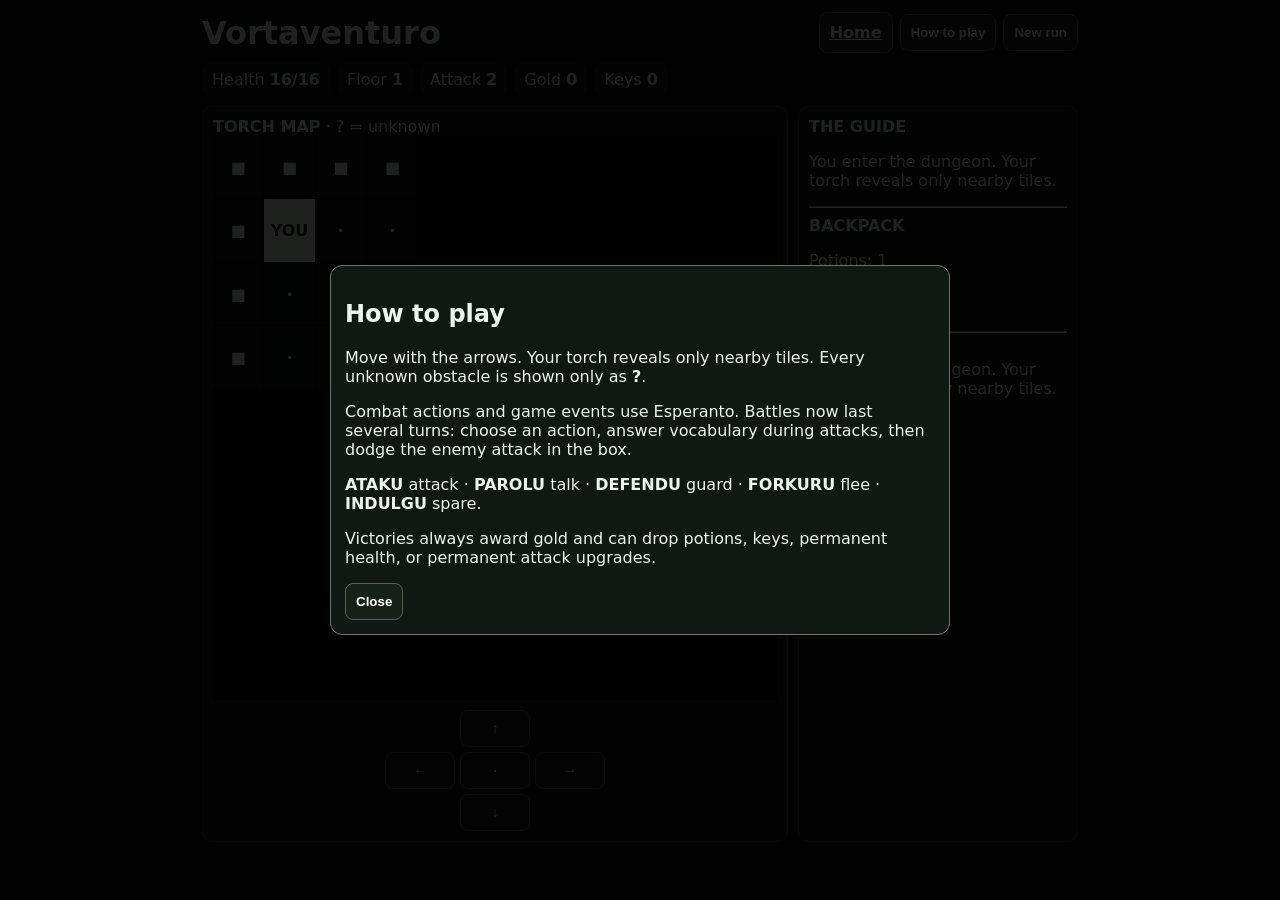
==== aventuro.html @ e406461a "Rebuild Vortaventuro with extended battles and rewards" ====
<!doctype html><html lang="en"><head><meta charset="utf-8"><meta name="viewport" content="width=device-width,initial-scale=1"><title>Vortaventuro</title><style>*{box-sizing:border-box}body{margin:0;background:#050806;color:#edf3ee;font:16px system-ui}.app{max-width:900px;margin:auto;padding:12px}button,a{background:#172019;color:#fff;border:1px solid #536057;border-radius:8px;padding:10px;font-weight:800}.top,.stats,.actions{display:flex;gap:7px;flex-wrap:wrap;align-items:center}.top h1{margin:0;flex:1}.stats{margin:10px 0}.stat{background:#101612;padding:7px 10px;border-radius:8px}.game{display:grid;grid-template-columns:1fr 280px;gap:10px}.panel{background:#101612;border:1px solid #303a33;border-radius:10px;padding:10px}.map{display:grid;grid-template-columns:repeat(11,1fr);aspect-ratio:1;gap:1px;background:#000}.cell{display:grid;place-items:center;background:#0d120f;font-weight:900}.dark{background:#000;color:#000}.mystery{background:#262217;color:#f1d27a}.you{background:#eaf5ed;color:#102017}.controls{display:grid;grid-template-columns:repeat(3,70px);justify-content:center;gap:5px;margin-top:10px}.controls button:nth-child(1){grid-column:2}.controls button:nth-child(2){grid-column:1}.controls button:nth-child(4){grid-column:3}.controls button:nth-child(5){grid-column:2}.modal{position:fixed;inset:0;background:#000d;display:none;place-items:center;padding:12px}.modal.show{display:grid}.box{width:min(620px,100%);background:#111813;border:1px solid #6a786e;border-radius:12px;padding:14px}.hp{height:9px;background:#050705;border-radius:9px;overflow:hidden}.hp i{display:block;height:100%;background:#c4dfca}.enemy i{background:#d78f8f}.actions{margin:10px 0}.arena{height:220px;border:2px solid #ddd;background:#020302;position:relative;overflow:hidden}.soul,.haz{position:absolute;transform:translate(-50%,-50%)}.soul{width:18px;height:18px;background:white}.haz{background:#6b2028;padding:4px;border-radius:4px}.reward{background:#17231a;padding:10px;border-radius:8px;margin:10px 0}@media(max-width:700px){.game{grid-template-columns:1fr}.controls button{min-height:52px}}</style></head><body><div class="app"><div class="top"><h1>Vortaventuro</h1><a href="./">Home</a><button onclick="help()">How to play</button><button onclick="newRun()">New run</button></div><div class="stats"><div class="stat">Health <b id="hp"></b></div><div class="stat">Floor <b id="floor"></b></div><div class="stat">Attack <b id="atk"></b></div><div class="stat">Gold <b id="gold"></b></div><div class="stat">Keys <b id="keys"></b></div></div><div class="game"><div class="panel"><div><b>TORCH MAP</b> · ? = unknown</div><div id="map" class="map"></div><div class="controls"><button onclick="move(0,-1)">↑</button><button onclick="move(-1,0)">←</button><button onclick="waitTurn()">·</button><button onclick="move(1,0)">→</button><button onclick="move(0,1)">↓</button></div></div><div class="panel"><b>THE GUIDE</b><p id="guide">Only your torch reveals what is nearby. Step onto a ? to discover it.</p><hr><b>BACKPACK</b><p id="bag"></p><button onclick="potion()">Drink potion</button><hr><b>EVENT LOG</b><div id="log"></div></div></div></div><div id="modal" class="modal"><div id="box" class="box"></div></div><script src="n1.js"></script><script src="v1.js"></script><script>const $=x=>document.getElementById(x),W=11,H=11,r=n=>Math.floor(Math.random()*n),pick=a=>a[r(a.length)];let S,battle=null;const enemies=[['Ombra rato','La rato montras siajn dentojn.'],['Osta gardisto','La gardisto levas sian glavon.'],['Nokta lupo','La lupo kuras al vi.'],['Perdita sorĉisto','La sorĉisto flustras malnovan vorton.'],['Ruĝa araneo','La araneo atendas en la mallumo.']];const vocab=(window.N||[]).map(x=>[x[0],x[1]]).filter(x=>x[0]&&x[1]);function grid(){let g=Array.from({length:H},(_,y)=>Array.from({length:W},(_,x)=>(x==0||y==0||x==W-1||y==H-1)?'#':'.'));let spots=[];for(let y=1;y<H-1;y++)for(let x=1;x<W-1;x++)if(x!=1||y!=1)spots.push([x,y]);spots.sort(()=>Math.random()-.5);for(let i=0;i<10;i++){let [x,y]=spots.pop();g[y][x]='M'}for(let i=0;i<5;i++){let[x,y]=spots.pop();g[y][x]=i<2?'T':i<4?'G':'K'}let[x,y]=spots.pop();g[y][x]='E';return g}function newRun(){S={hp:16,max:16,atk:2,gold:0,keys:0,potions:1,floor:1,x:1,y:1,g:grid(),log:[]};battle=null;$('modal').classList.remove('show');say('You enter the dungeon. Your torch reveals only nearby tiles.');render()}function render(){let m=$('map');m.innerHTML='';for(let y=0;y<H;y++)for(let x=0;x<W;x++){let c=document.createElement('div'),d=Math.max(Math.abs(x-S.x),Math.abs(y-S.y)),t=S.g[y][x];c.className='cell '+(d>2?'dark':x==S.x&&y==S.y?'you':t=='.'?'':t=='#'?'':'mystery');c.textContent=d>2?'':x==S.x&&y==S.y?'YOU':t=='.'?'·':t=='#'?'■':'?';m.appendChild(c)}$('hp').textContent=S.hp+'/'+S.max;$('floor').textContent=S.floor;$('atk').textContent=S.atk;$('gold').textContent=S.gold;$('keys').textContent=S.keys;$('bag').textContent='Potions: '+S.potions;$('log').innerHTML=S.log.slice(-8).reverse().map(x=>'<div>'+x+'</div>').join('')}function say(x){$('guide').textContent=x;S.log.push(x);render?.()}function move(dx,dy){if(battle)return;let x=S.x+dx,y=S.y+dy,t=S.g[y]?.[x];if(!t||t=='#')return say('A wall blocks the way.');S.x=x;S.y=y;if(t=='M')startBattle();else if(t=='G'){S.g[y][x]='.';let z=5+r(8);S.gold+=z;say('Vi trovas trezoron. You found '+z+' gold.')}else if(t=='K'){S.g[y][x]='.';S.keys++;say('Vi trovas ŝlosilon. You found a key.')}else if(t=='T'){S.g[y][x]='.';S.hp-=2;say('Kaptilo! You lose 2 health.');if(S.hp<=0)die()}else if(t=='E'){S.floor++;S.x=S.y=1;S.g=grid();S.hp=Math.min(S.max,S.hp+2);say('Vi iras pli profunden. Floor '+S.floor+'.')}else say('The corridor is quiet.');render()}function waitTurn(){say('You listen. Something may be nearby.')}function potion(){if(S.potions<1||S.hp>=S.max)return;S.potions--;S.hp=Math.min(S.max,S.hp+7);say('Vi trinkas pocion. +7 health.')}function startBattle(){let e=pick(enemies),boss=S.floor%5==0;battle={name:boss?'La Gardisto de Etaĝo '+S.floor:e[0],text:e[1],hp:(boss?25:12)+S.floor*3,max:(boss?25:12)+S.floor*3,atk:2+Math.floor(S.floor/2),mercy:0,turn:1};battleMenu()}function battleMenu(){let b=battle;$('box').innerHTML='<h2>'+b.name+'</h2><p>'+b.text+'</p><div>Via vivo: '+S.hp+'/'+S.max+'<div class="hp"><i style="width:'+(S.hp/S.max*100)+'%"></i></div></div><div>Malamiko: '+b.hp+'/'+b.max+'<div class="hp enemy"><i style="width:'+(b.hp/b.max*100)+'%"></i></div></div><p><b>Vico '+b.turn+'</b></p><div id="bt">Elektu agon.</div><div class="actions"><button onclick="fight()">ATAKU</button><button onclick="talk()">PAROLU</button><button onclick="guard()">DEFENDU</button><button onclick="flee()">'+(b.mercy>=3?'INDULGU':'FORKURU')+'</button></div>';$('modal').classList.add('show')}function fight(){let q=pick(vocab),opts=[q[1]];while(opts.length<4){let z=pick(vocab)[1];if(!opts.includes(z))opts.push(z)}opts.sort(()=>Math.random()-.5);$('box').innerHTML+='<div class="reward"><b>Esperanto:</b> How do you say “'+q[0]+'”?</div>'+opts.map(o=>'<button style="margin:4px" onclick="answer(this,\''+o.replaceAll("'","\\'")+'\',\''+q[1].replaceAll("'","\\'")+'\')">'+o+'</button>').join('')}function answer(btn,a,c){let good=a==c,d=good?S.atk+4:1;battle.hp-=d;if(battle.hp<=0)return victory();$('box').innerHTML='<h2>'+(good?'Ĝuste!':'Malĝuste.')+'</h2><p>Vi kaŭzas '+d+' damaĝon.</p>';setTimeout(()=>enemyTurn(false),650)}function talk(){battle.mercy++;$('box').innerHTML='<h2>PAROLU</h2><p>'+battle.text+'</p><p>'+(battle.mercy>=3?'La malamiko ne plu volas batali. Vi povas indulgi ĝin.':'La malamiko iom trankviliĝas.')+'</p>';setTimeout(()=>enemyTurn(false),750)}function guard(){enemyTurn(true)}function flee(){if(battle.mercy>=3)return spare();if(Math.random()<.35){battle=null;$('modal').classList.remove('show');say('Vi forkuras. No reward.')}else enemyTurn(false)}function enemyTurn(block){if(!battle)return;let b=battle;$('box').innerHTML='<h2>DEFENDU VIN</h2><p>Evitu la ruĝajn vortojn dum 3 sekundoj.</p><div class="arena" id="arena"><div class="soul" id="soul"></div></div>';let a=$('arena'),s=$('soul'),x=50,y=75,h=[],start=performance.now(),last=start,hit=0;s.style.left=x+'%';s.style.top=y+'%';for(let i=0;i<7+S.floor;i++){let e=document.createElement('div');e.className='haz';e.textContent=pick(['danĝero','fajro','ataku','ombro','mordo']);let hx=5+r(90),hy=-r(120);e.style.left=hx+'%';e.style.top=hy+'%';a.appendChild(e);h.push({e,x:hx,y:hy,v:25+r(20)})}function point(ev){let q=a.getBoundingClientRect();x=Math.max(3,Math.min(97,(ev.clientX-q.left)/q.width*100));y=Math.max(4,Math.min(96,(ev.clientY-q.top)/q.height*100));s.style.left=x+'%';s.style.top=y+'%'}a.onpointerdown=point;a.onpointermove=e=>{if(e.buttons)point(e)};function loop(t){let dt=(t-last)/1000;last=t;for(let z of h){z.y+=z.v*dt;z.e.style.top=z.y+'%';let A=s.getBoundingClientRect(),B=z.e.getBoundingClientRect();if(!z.dead&&A.left<B.right&&A.right>B.left&&A.top<B.bottom&&A.bottom>B.top&&t-hit>450){hit=t;z.dead=1;z.e.remove();let d=Math.max(1,b.atk-(block?1:0));S.hp-=d;if(S.hp<=0)return die()}}if(t-start<3000)requestAnimationFrame(loop);else{b.turn++;battleMenu();render()}}requestAnimationFrame(loop)}function reward(spared){let gold=6+S.floor*2+(spared?0:r(5)),item='';S.gold+=gold;let z=r(100);if(z<20){S.potions++;item='Pocio (Potion)'}else if(z<32){S.keys++;item='Ŝlosilo (Key)'}else if(z<40){S.max++;S.hp=Math.min(S.max,S.hp+2);item='Korfragmento (+1 max health)'}else if(z<46){S.atk++;item='Akriga ŝtono (+1 attack)'}return{gold,item}}function victory(){S.g[S.y][S.x]='.';let q=reward(false);battle=null;$('box').innerHTML='<h2>VENKO!</h2><div class="reward">Vi gajnas <b>'+q.gold+' ormon</b>.'+(q.item?'<br>La malamiko faligas: <b>'+q.item+'</b>.':'<br>Neniu objekto ĉi-foje.')+'</div><button onclick="finishBattle()">DAŬRIGU</button>'}function spare(){S.g[S.y][S.x]='.';let q=reward(true);battle=null;$('box').innerHTML='<h2>VI INDULGIS LA MALAMIKON</h2><div class="reward">Vi gajnas <b>'+q.gold+' ormon</b>.'+(q.item?'<br>Donaco: <b>'+q.item+'</b>.':'')+'</div><button onclick="finishBattle()">DAŬRIGU</button>'}function finishBattle(){$('modal').classList.remove('show');say('La batalo finiĝis. You can continue exploring.')}function die(){battle=null;$('box').innerHTML='<h2>Your run is over.</h2><p>You reached floor '+S.floor+'.</p><button onclick="newRun()">New run</button>';$('modal').classList.add('show')}function help(){$('box').innerHTML='<h2>How to play</h2><p>Move with the arrows. Your torch reveals only nearby tiles. Every unknown obstacle is shown only as <b>?</b>.</p><p>Combat actions and game events use Esperanto. Battles now last several turns: choose an action, answer vocabulary during attacks, then dodge the enemy attack in the box.</p><p><b>ATAKU</b> attack · <b>PAROLU</b> talk · <b>DEFENDU</b> guard · <b>FORKURU</b> flee · <b>INDULGU</b> spare.</p><p>Victories always award gold and can drop potions, keys, permanent health, or permanent attack upgrades.</p><button onclick="document.getElementById(\'modal\').classList.remove(\'show\')">Close</button>';$('modal').classList.add('show')}newRun();help();</script></body></html>
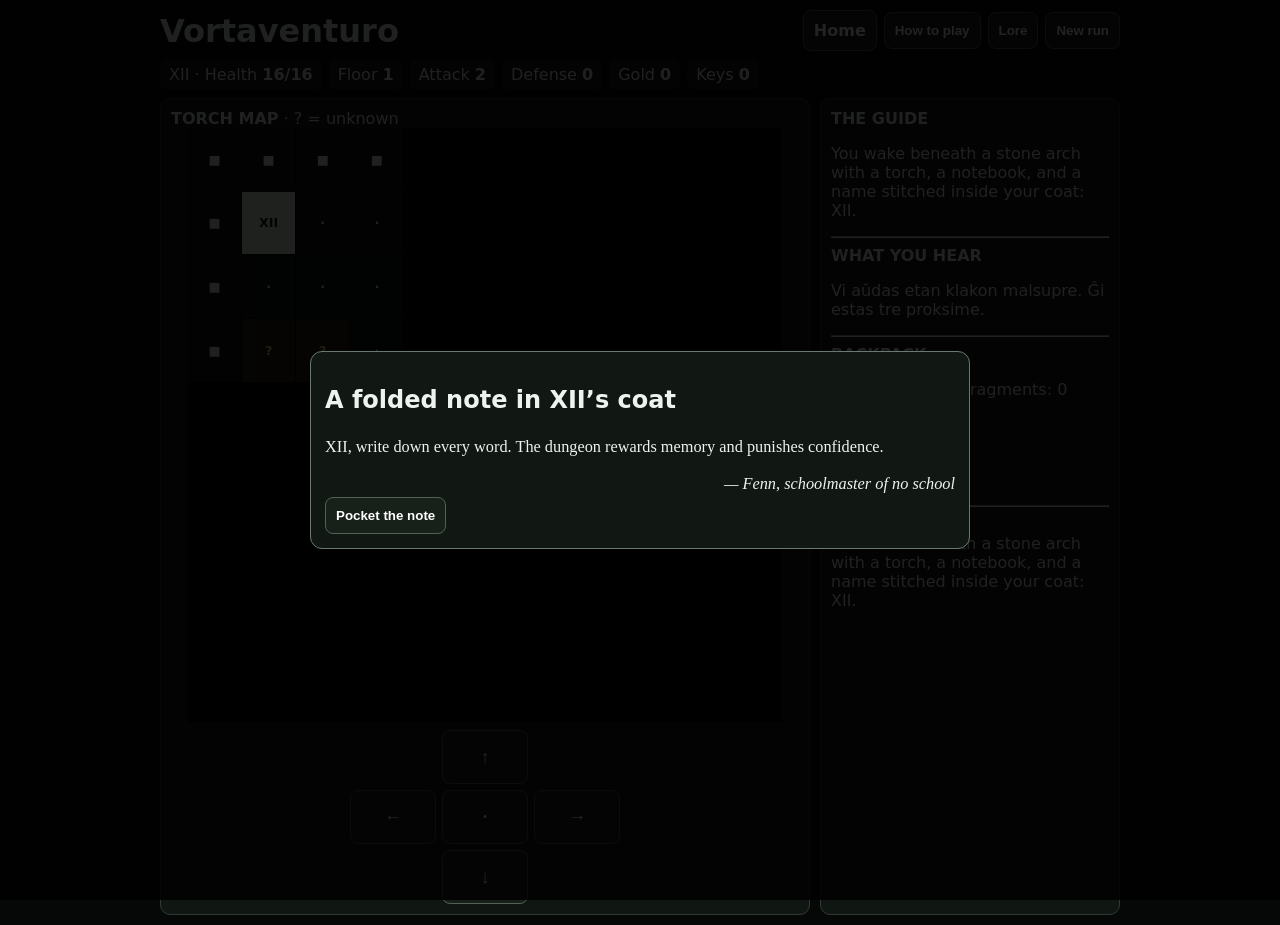
==== commit a861faa4: "Expand Vortaventuro notes lore mobs and story" ====
--- a/aventuro.html
+++ b/aventuro.html
@@ -1 +1,77 @@
-<!doctype html><html lang="en"><head><meta charset="utf-8"><meta name="viewport" content="width=device-width,initial-scale=1"><title>Vortaventuro</title><style>*{box-sizing:border-box}body{margin:0;background:#050806;color:#edf3ee;font:16px system-ui}.app{max-width:900px;margin:auto;padding:12px}button,a{background:#172019;color:#fff;border:1px solid #536057;border-radius:8px;padding:10px;font-weight:800}.top,.stats,.actions{display:flex;gap:7px;flex-wrap:wrap;align-items:center}.top h1{margin:0;flex:1}.stats{margin:10px 0}.stat{background:#101612;padding:7px 10px;border-radius:8px}.game{display:grid;grid-template-columns:1fr 280px;gap:10px}.panel{background:#101612;border:1px solid #303a33;border-radius:10px;padding:10px}.map{display:grid;grid-template-columns:repeat(11,1fr);aspect-ratio:1;gap:1px;background:#000}.cell{display:grid;place-items:center;background:#0d120f;font-weight:900}.dark{background:#000;color:#000}.mystery{background:#262217;color:#f1d27a}.you{background:#eaf5ed;color:#102017}.controls{display:grid;grid-template-columns:repeat(3,70px);justify-content:center;gap:5px;margin-top:10px}.controls button:nth-child(1){grid-column:2}.controls button:nth-child(2){grid-column:1}.controls button:nth-child(4){grid-column:3}.controls button:nth-child(5){grid-column:2}.modal{position:fixed;inset:0;background:#000d;display:none;place-items:center;padding:12px}.modal.show{display:grid}.box{width:min(620px,100%);background:#111813;border:1px solid #6a786e;border-radius:12px;padding:14px}.hp{height:9px;background:#050705;border-radius:9px;overflow:hidden}.hp i{display:block;height:100%;background:#c4dfca}.enemy i{background:#d78f8f}.actions{margin:10px 0}.arena{height:220px;border:2px solid #ddd;background:#020302;position:relative;overflow:hidden}.soul,.haz{position:absolute;transform:translate(-50%,-50%)}.soul{width:18px;height:18px;background:white}.haz{background:#6b2028;padding:4px;border-radius:4px}.reward{background:#17231a;padding:10px;border-radius:8px;margin:10px 0}@media(max-width:700px){.game{grid-template-columns:1fr}.controls button{min-height:52px}}</style></head><body><div class="app"><div class="top"><h1>Vortaventuro</h1><a href="./">Home</a><button onclick="help()">How to play</button><button onclick="newRun()">New run</button></div><div class="stats"><div class="stat">Health <b id="hp"></b></div><div class="stat">Floor <b id="floor"></b></div><div class="stat">Attack <b id="atk"></b></div><div class="stat">Gold <b id="gold"></b></div><div class="stat">Keys <b id="keys"></b></div></div><div class="game"><div class="panel"><div><b>TORCH MAP</b> · ? = unknown</div><div id="map" class="map"></div><div class="controls"><button onclick="move(0,-1)">↑</button><button onclick="move(-1,0)">←</button><button onclick="waitTurn()">·</button><button onclick="move(1,0)">→</button><button onclick="move(0,1)">↓</button></div></div><div class="panel"><b>THE GUIDE</b><p id="guide">Only your torch reveals what is nearby. Step onto a ? to discover it.</p><hr><b>BACKPACK</b><p id="bag"></p><button onclick="potion()">Drink potion</button><hr><b>EVENT LOG</b><div id="log"></div></div></div></div><div id="modal" class="modal"><div id="box" class="box"></div></div><script src="n1.js"></script><script src="v1.js"></script><script>const $=x=>document.getElementById(x),W=11,H=11,r=n=>Math.floor(Math.random()*n),pick=a=>a[r(a.length)];let S,battle=null;const enemies=[['Ombra rato','La rato montras siajn dentojn.'],['Osta gardisto','La gardisto levas sian glavon.'],['Nokta lupo','La lupo kuras al vi.'],['Perdita sorĉisto','La sorĉisto flustras malnovan vorton.'],['Ruĝa araneo','La araneo atendas en la mallumo.']];const vocab=(window.N||[]).map(x=>[x[0],x[1]]).filter(x=>x[0]&&x[1]);function grid(){let g=Array.from({length:H},(_,y)=>Array.from({length:W},(_,x)=>(x==0||y==0||x==W-1||y==H-1)?'#':'.'));let spots=[];for(let y=1;y<H-1;y++)for(let x=1;x<W-1;x++)if(x!=1||y!=1)spots.push([x,y]);spots.sort(()=>Math.random()-.5);for(let i=0;i<10;i++){let [x,y]=spots.pop();g[y][x]='M'}for(let i=0;i<5;i++){let[x,y]=spots.pop();g[y][x]=i<2?'T':i<4?'G':'K'}let[x,y]=spots.pop();g[y][x]='E';return g}function newRun(){S={hp:16,max:16,atk:2,gold:0,keys:0,potions:1,floor:1,x:1,y:1,g:grid(),log:[]};battle=null;$('modal').classList.remove('show');say('You enter the dungeon. Your torch reveals only nearby tiles.');render()}function render(){let m=$('map');m.innerHTML='';for(let y=0;y<H;y++)for(let x=0;x<W;x++){let c=document.createElement('div'),d=Math.max(Math.abs(x-S.x),Math.abs(y-S.y)),t=S.g[y][x];c.className='cell '+(d>2?'dark':x==S.x&&y==S.y?'you':t=='.'?'':t=='#'?'':'mystery');c.textContent=d>2?'':x==S.x&&y==S.y?'YOU':t=='.'?'·':t=='#'?'■':'?';m.appendChild(c)}$('hp').textContent=S.hp+'/'+S.max;$('floor').textContent=S.floor;$('atk').textContent=S.atk;$('gold').textContent=S.gold;$('keys').textContent=S.keys;$('bag').textContent='Potions: '+S.potions;$('log').innerHTML=S.log.slice(-8).reverse().map(x=>'<div>'+x+'</div>').join('')}function say(x){$('guide').textContent=x;S.log.push(x);render?.()}function move(dx,dy){if(battle)return;let x=S.x+dx,y=S.y+dy,t=S.g[y]?.[x];if(!t||t=='#')return say('A wall blocks the way.');S.x=x;S.y=y;if(t=='M')startBattle();else if(t=='G'){S.g[y][x]='.';let z=5+r(8);S.gold+=z;say('Vi trovas trezoron. You found '+z+' gold.')}else if(t=='K'){S.g[y][x]='.';S.keys++;say('Vi trovas ŝlosilon. You found a key.')}else if(t=='T'){S.g[y][x]='.';S.hp-=2;say('Kaptilo! You lose 2 health.');if(S.hp<=0)die()}else if(t=='E'){S.floor++;S.x=S.y=1;S.g=grid();S.hp=Math.min(S.max,S.hp+2);say('Vi iras pli profunden. Floor '+S.floor+'.')}else say('The corridor is quiet.');render()}function waitTurn(){say('You listen. Something may be nearby.')}function potion(){if(S.potions<1||S.hp>=S.max)return;S.potions--;S.hp=Math.min(S.max,S.hp+7);say('Vi trinkas pocion. +7 health.')}function startBattle(){let e=pick(enemies),boss=S.floor%5==0;battle={name:boss?'La Gardisto de Etaĝo '+S.floor:e[0],text:e[1],hp:(boss?25:12)+S.floor*3,max:(boss?25:12)+S.floor*3,atk:2+Math.floor(S.floor/2),mercy:0,turn:1};battleMenu()}function battleMenu(){let b=battle;$('box').innerHTML='<h2>'+b.name+'</h2><p>'+b.text+'</p><div>Via vivo: '+S.hp+'/'+S.max+'<div class="hp"><i style="width:'+(S.hp/S.max*100)+'%"></i></div></div><div>Malamiko: '+b.hp+'/'+b.max+'<div class="hp enemy"><i style="width:'+(b.hp/b.max*100)+'%"></i></div></div><p><b>Vico '+b.turn+'</b></p><div id="bt">Elektu agon.</div><div class="actions"><button onclick="fight()">ATAKU</button><button onclick="talk()">PAROLU</button><button onclick="guard()">DEFENDU</button><button onclick="flee()">'+(b.mercy>=3?'INDULGU':'FORKURU')+'</button></div>';$('modal').classList.add('show')}function fight(){let q=pick(vocab),opts=[q[1]];while(opts.length<4){let z=pick(vocab)[1];if(!opts.includes(z))opts.push(z)}opts.sort(()=>Math.random()-.5);$('box').innerHTML+='<div class="reward"><b>Esperanto:</b> How do you say “'+q[0]+'”?</div>'+opts.map(o=>'<button style="margin:4px" onclick="answer(this,\''+o.replaceAll("'","\\'")+'\',\''+q[1].replaceAll("'","\\'")+'\')">'+o+'</button>').join('')}function answer(btn,a,c){let good=a==c,d=good?S.atk+4:1;battle.hp-=d;if(battle.hp<=0)return victory();$('box').innerHTML='<h2>'+(good?'Ĝuste!':'Malĝuste.')+'</h2><p>Vi kaŭzas '+d+' damaĝon.</p>';setTimeout(()=>enemyTurn(false),650)}function talk(){battle.mercy++;$('box').innerHTML='<h2>PAROLU</h2><p>'+battle.text+'</p><p>'+(battle.mercy>=3?'La malamiko ne plu volas batali. Vi povas indulgi ĝin.':'La malamiko iom trankviliĝas.')+'</p>';setTimeout(()=>enemyTurn(false),750)}function guard(){enemyTurn(true)}function flee(){if(battle.mercy>=3)return spare();if(Math.random()<.35){battle=null;$('modal').classList.remove('show');say('Vi forkuras. No reward.')}else enemyTurn(false)}function enemyTurn(block){if(!battle)return;let b=battle;$('box').innerHTML='<h2>DEFENDU VIN</h2><p>Evitu la ruĝajn vortojn dum 3 sekundoj.</p><div class="arena" id="arena"><div class="soul" id="soul"></div></div>';let a=$('arena'),s=$('soul'),x=50,y=75,h=[],start=performance.now(),last=start,hit=0;s.style.left=x+'%';s.style.top=y+'%';for(let i=0;i<7+S.floor;i++){let e=document.createElement('div');e.className='haz';e.textContent=pick(['danĝero','fajro','ataku','ombro','mordo']);let hx=5+r(90),hy=-r(120);e.style.left=hx+'%';e.style.top=hy+'%';a.appendChild(e);h.push({e,x:hx,y:hy,v:25+r(20)})}function point(ev){let q=a.getBoundingClientRect();x=Math.max(3,Math.min(97,(ev.clientX-q.left)/q.width*100));y=Math.max(4,Math.min(96,(ev.clientY-q.top)/q.height*100));s.style.left=x+'%';s.style.top=y+'%'}a.onpointerdown=point;a.onpointermove=e=>{if(e.buttons)point(e)};function loop(t){let dt=(t-last)/1000;last=t;for(let z of h){z.y+=z.v*dt;z.e.style.top=z.y+'%';let A=s.getBoundingClientRect(),B=z.e.getBoundingClientRect();if(!z.dead&&A.left<B.right&&A.right>B.left&&A.top<B.bottom&&A.bottom>B.top&&t-hit>450){hit=t;z.dead=1;z.e.remove();let d=Math.max(1,b.atk-(block?1:0));S.hp-=d;if(S.hp<=0)return die()}}if(t-start<3000)requestAnimationFrame(loop);else{b.turn++;battleMenu();render()}}requestAnimationFrame(loop)}function reward(spared){let gold=6+S.floor*2+(spared?0:r(5)),item='';S.gold+=gold;let z=r(100);if(z<20){S.potions++;item='Pocio (Potion)'}else if(z<32){S.keys++;item='Ŝlosilo (Key)'}else if(z<40){S.max++;S.hp=Math.min(S.max,S.hp+2);item='Korfragmento (+1 max health)'}else if(z<46){S.atk++;item='Akriga ŝtono (+1 attack)'}return{gold,item}}function victory(){S.g[S.y][S.x]='.';let q=reward(false);battle=null;$('box').innerHTML='<h2>VENKO!</h2><div class="reward">Vi gajnas <b>'+q.gold+' ormon</b>.'+(q.item?'<br>La malamiko faligas: <b>'+q.item+'</b>.':'<br>Neniu objekto ĉi-foje.')+'</div><button onclick="finishBattle()">DAŬRIGU</button>'}function spare(){S.g[S.y][S.x]='.';let q=reward(true);battle=null;$('box').innerHTML='<h2>VI INDULGIS LA MALAMIKON</h2><div class="reward">Vi gajnas <b>'+q.gold+' ormon</b>.'+(q.item?'<br>Donaco: <b>'+q.item+'</b>.':'')+'</div><button onclick="finishBattle()">DAŬRIGU</button>'}function finishBattle(){$('modal').classList.remove('show');say('La batalo finiĝis. You can continue exploring.')}function die(){battle=null;$('box').innerHTML='<h2>Your run is over.</h2><p>You reached floor '+S.floor+'.</p><button onclick="newRun()">New run</button>';$('modal').classList.add('show')}function help(){$('box').innerHTML='<h2>How to play</h2><p>Move with the arrows. Your torch reveals only nearby tiles. Every unknown obstacle is shown only as <b>?</b>.</p><p>Combat actions and game events use Esperanto. Battles now last several turns: choose an action, answer vocabulary during attacks, then dodge the enemy attack in the box.</p><p><b>ATAKU</b> attack · <b>PAROLU</b> talk · <b>DEFENDU</b> guard · <b>FORKURU</b> flee · <b>INDULGU</b> spare.</p><p>Victories always award gold and can drop potions, keys, permanent health, or permanent attack upgrades.</p><button onclick="document.getElementById(\'modal\').classList.remove(\'show\')">Close</button>';$('modal').classList.add('show')}newRun();help();</script></body></html>+<!doctype html><html lang="en"><head><meta charset="utf-8"><meta name="viewport" content="width=device-width,initial-scale=1,viewport-fit=cover"><title>Vortaventuro</title><style>
+*{box-sizing:border-box}body{margin:0;background:#050806;color:#edf3ee;font:16px system-ui}.app{max-width:980px;margin:auto;padding:10px}button,a{background:#172019;color:#fff;border:1px solid #536057;border-radius:8px;padding:10px;font-weight:800;text-decoration:none}.top,.stats,.actions{display:flex;gap:7px;flex-wrap:wrap;align-items:center}.top h1{margin:0;flex:1}.stats{margin:8px 0}.stat{background:#101612;padding:6px 9px;border-radius:8px}.game{display:grid;grid-template-columns:minmax(0,1fr) 300px;gap:10px}.panel{background:#101612;border:1px solid #303a33;border-radius:10px;padding:10px}.map{display:grid;grid-template-columns:repeat(11,1fr);aspect-ratio:1;gap:1px;background:#000;max-height:66svh;margin:auto}.cell{display:grid;place-items:center;background:#0d120f;font-weight:900;font-size:clamp(.45rem,1.7vw,.8rem)}.dark{background:#000;color:#000}.seen{background:#090d0a;color:#222}.mystery{background:#262217;color:#f1d27a}.you{background:#eaf5ed;color:#102017}.controls{display:grid;grid-template-columns:repeat(3,minmax(70px,86px));justify-content:center;gap:6px;margin-top:8px}.controls button{min-height:54px;font-size:1.15rem;touch-action:manipulation}.controls button:nth-child(1){grid-column:2}.controls button:nth-child(2){grid-column:1}.controls button:nth-child(4){grid-column:3}.controls button:nth-child(5){grid-column:2}.modal{position:fixed;inset:0;background:#000d;display:none;place-items:center;padding:12px;z-index:50}.modal.show{display:grid}.box{width:min(660px,100%);max-height:92svh;overflow:auto;background:#111813;border:1px solid #6a786e;border-radius:12px;padding:14px}.hp{height:9px;background:#050705;border-radius:9px;overflow:hidden}.hp i{display:block;height:100%;background:#c4dfca}.enemy i{background:#d78f8f}.actions{margin:10px 0}.arena{height:230px;border:2px solid #ddd;background:#020302;position:relative;overflow:hidden;touch-action:none}.soul,.haz,.bonus{position:absolute;transform:translate(-50%,-50%)}.soul{width:20px;height:20px;background:white;color:#111;font-size:8px;font-weight:950;display:grid;place-items:center;border-radius:3px}.haz{background:#6b2028;padding:4px 6px;border-radius:4px;white-space:nowrap}.bonus{background:#164426;padding:4px 6px;border-radius:4px;white-space:nowrap}.reward,.story{background:#17231a;padding:10px;border-radius:8px;margin:10px 0}.story{border-left:3px solid #9db5a3}.tabs{display:flex;gap:5px;flex-wrap:wrap;margin-top:8px}.small{font-size:.78rem;color:#aebbb1}.scroll{max-height:180px;overflow:auto}.note{font-family:Georgia,serif;line-height:1.55;font-size:1.02rem}.sign{text-align:right;font-style:italic;margin-top:12px}.mobtag{display:inline-block;padding:3px 6px;border:1px solid #48564c;border-radius:999px;font-size:.72rem;margin-right:4px}
+@media(max-width:760px){.app{padding:6px}.game{grid-template-columns:1fr}.map{width:min(100%,calc((100svh - 245px)*1));max-height:calc(100svh - 245px)}.controls{position:sticky;bottom:5px;z-index:10;background:#050806dd;padding:5px;border-radius:10px}.box{max-height:94svh}.arena{height:220px}}
+</style></head><body><div class="app"><div class="top"><h1>Vortaventuro</h1><a href="./">Home</a><button onclick="help()">How to play</button><button onclick="showLore()">Lore</button><button onclick="newRun()">New run</button></div><div class="stats"><div class="stat">XII · Health <b id="hp"></b></div><div class="stat">Floor <b id="floor"></b></div><div class="stat">Attack <b id="atk"></b></div><div class="stat">Defense <b id="def"></b></div><div class="stat">Gold <b id="gold"></b></div><div class="stat">Keys <b id="keys"></b></div></div><div class="game"><div class="panel"><div><b>TORCH MAP</b> · ? = unknown</div><div id="map" class="map"></div><div class="controls"><button onclick="move(0,-1)">↑</button><button onclick="move(-1,0)">←</button><button onclick="waitTurn()">·</button><button onclick="move(1,0)">→</button><button onclick="move(0,1)">↓</button></div></div><div class="panel"><b>THE GUIDE</b><p id="guide">The dungeon is listening.</p><hr><b>WHAT YOU HEAR</b><p id="hear"></p><hr><b>BACKPACK</b><p id="bag"></p><button onclick="potion()">Drink potion</button><div class="tabs"><button onclick="showNotebook()">Notebook</button><button onclick="showLore()">Lore</button></div><hr><b>EVENT LOG</b><div id="log" class="scroll"></div></div></div></div><div id="modal" class="modal"><div id="box" class="box"></div></div><script src="n1.js"></script><script src="v1.js"></script><script>
+const $=x=>document.getElementById(x),W=11,H=11,r=n=>Math.floor(Math.random()*n),pick=a=>a[r(a.length)],clamp=(n,a,b)=>Math.max(a,Math.min(b,n));
+let S,battle=null,lastNote=-1;
+const vocab=(window.N||[]).map(x=>[x[0],x[1]]).filter(x=>x[0]&&x[1]);
+const verbs=(window.V||[]).map(x=>({en:x[0],inf:x[1],pre:x[2],past:x[3],fut:x[4],cond:x[5],imp:x[6]})).filter(x=>x.inf);
+const notePool=[
+["XII, if the walls whisper your name, do not answer. I did once. Something has been following my footsteps ever since.","XII, the walls have learned voices. If you hear yours, keep walking. I am no longer certain which footsteps behind me are mine.","— Mara, cartographer of the Third Descent"],
+["XII, count the doors, not the rooms. The dungeon changes rooms when no one is looking, but doors remember where they belong.","XII, rooms lie. Doors do not. I marked nine yesterday and found the same nine today, though everything between them had moved.","— Oren, keeper of hinges"],
+["XII, the creatures understand more Esperanto than they pretend. Speak before you strike. Some are prisoners here too.","XII, not every monster chose this place. Try PAROLU before your blade. One of them saved my life after I spared it.","— Sister Elio, Lantern House"],
+["XII, never trust a perfectly clean corridor. Dust means time has passed there. Clean stone means something keeps returning.","XII, dust is a friend. A spotless hall is a warning. Something walks it often enough to polish the floor.","— Varek, last scout of Bell Company"],
+["XII, the red words are not merely attacks. They are fragments of old commands. Learn them and you may learn who built this place.","XII, every red word was once spoken by someone. They are orders without a master now. I fear the master is waiting below.","— Teren, archivist in exile"],
+["XII, the villages are real, but they do not belong to the same year. Ask people what season it is and listen carefully.","XII, I reached a village in spring and left it in winter without crossing a day. Do not assume the people you meet are from your time.","— Ina of the Green Lamp"],
+["XII, keys are warm when they belong to a nearby door. If one turns cold, save it. That key opens something deeper.","XII, hold every key before using it. Warm keys are ordinary. Cold keys were made for doors the dungeon does not want you to find.","— Pell, locksmith without a shop"],
+["XII, the fifth floor guardians are not beasts. They are questions wearing armor. Listen before you answer.","XII, every fifth descent ends with a guardian. Steel weakens them, but understanding finishes the work.","— Master Ruu, grammar knight"],
+["XII, if you find a ring engraved with an eye, do not sell it. It remembers paths you have forgotten.","XII, I lost the eye-ring in the lower halls. If it finds you, keep it. It sees places torchlight cannot.","— Celest, pilgrim of the North Gate"],
+["XII, the dungeon was once called the House of Tongues. No one agrees on who sealed it or why.","XII, this place had another name before the maps burned: the House of Tongues. The name was erased more carefully than the building.","— Edrin, royal historian"],
+["XII, some enemies grow stronger when struck. Watch what they do after your first attack. Pride is a mechanic here.","XII, do not repeat yourself in battle. Certain creatures adapt. If the first blow angers it, change your tactic.","— Kessa, duelist of Seven Bridges"],
+["XII, green words in battle are memories. Catch them when you can. They have kept me alive more than potions have.","XII, the green words are not bait. They are scraps of protection left by earlier travelers. Catch them if the red storm allows.","— Old Neme, twice escaped"],
+["XII, the thing below floor ten knows the names of everyone who enters. I do not know how it learned yours before you arrived.","XII, I heard your name below the tenth floor before I ever met you. I am writing this because I hope you are not already expected.","— Aster, trembling witness"],
+["XII, write down every word. The dungeon rewards memory and punishes confidence.","XII, your notebook is more important than your sword. A word forgotten here has a habit of returning with teeth.","— Fenn, schoolmaster of no school"],
+["XII, if a merchant offers a silver potion for one gold, refuse it. Nothing here is that generous.","XII, cheap miracles are expensive later. I learned this from a silver vial and three missing days.","— Jozi, formerly lucky"],
+["XII, listen for breathing. Heavy breath means flesh. No breath at all does not mean safety.","XII, creatures with lungs announce themselves. The ones without lungs are quieter, and usually worse.","— Ral, tunnel medic"],
+["XII, there is a bell somewhere below. If you hear it ring thirteen times, do not move until the echo stops.","XII, twelve bells are a warning. Thirteen are an invitation. Do not accept.","— Nara, bellkeeper's daughter"],
+["XII, mercy changes the dungeon. I cannot prove it, but doors opened for me after I spared the moon hound.","XII, the halls remember how you treat their inhabitants. I spared three creatures and found a locked door standing open.","— Sol, penitent hunter"],
+["XII, the Archivist is not guarding the final room. The Archivist is guarding a sentence.","XII, I saw the Archivist once. It did not ask for blood. It asked me to finish a sentence I had never heard.","— Havel, failed linguist"],
+["XII, if you reach the bottom, do not ask what the dungeon wants. Ask what it has forgotten.","XII, everyone asks why the dungeon was built. Wrong question. Ask what someone worked so hard to make it forget.","— Unknown hand, written in ash"]
+];
+const mobs=[
+{name:"Ombra Rato",hp:9,atk:1,pat:"rain",weak:"talk",lore:"Rats that fed on ink in the old archive. They repeat words heard through stone.",lines:["Mi flaras vian timon.","La inko ankoraŭ gustas je reĝoj.","Ĉu vi ankaŭ aŭdas la murojn?"]},
+{name:"Osta Gardisto",hp:15,atk:2,pat:"sides",weak:"spell",lore:"Soldiers bound to an oath whose final clause was erased.",lines:["Neniu pasas sen respondo.","Mi forgesis mian reĝon, sed ne mian ordonon.","Diru la ĝustan formon, XII."]},
+{name:"Nokta Lupo",hp:12,atk:2,pat:"chase",weak:"talk",lore:"Moon-bred hounds once used to find students who fled the House of Tongues.",lines:["La nokto konas vian odoron.","Mi ĉasis aliajn antaŭ vi.","La luno ne videblas ĉi tie, sed mi ankoraŭ obeas."]},
+{name:"Perdita Sorĉisto",hp:13,atk:2,pat:"spiral",weak:"spell",lore:"A scholar who conjugated one forbidden verb and has been repeating the mistake for decades.",lines:["Vortoj estas pli akraj ol glavoj.","Mi preskaŭ memoras la ĝustan finaĵon.","Ne korektu min... aŭ faru."]},
+{name:"Ruĝa Araneo",hp:10,atk:3,pat:"web",weak:"fight",lore:"Its silk forms letters when touched by torchlight.",lines:["Mia reto jam konas vian nomon.","Ne tuŝu la literojn.","Ĉiu paŝo skribas ion."]},
+{name:"Ŝtona Golemo",hp:22,atk:3,pat:"walls",weak:"spell",lore:"A moving punctuation mark carved from the foundation stones.",lines:["Mi staras. Mi gardas. Mi fermas.","Punkto finas frazon. Mi finas vojon.","Ne ĉiu muro estas senmova."]},
+{name:"Blinda Korvo",hp:8,atk:2,pat:"sides",weak:"talk",lore:"It sees grammar as sound and attacks hesitation.",lines:["Mi vidas per sono.","Via paŭzo estas tro longa.","Parolu klare."]},
+{name:"Fuma Spirito",hp:11,atk:2,pat:"drift",weak:"spell",lore:"Smoke from burned dictionaries that never stopped remembering their pages.",lines:["Ĉu vi efektive vidas min?","Mi estis mil paĝoj.","Fajro ne detruis ĉiujn vortojn."]},
+{name:"Kupra Serpento",hp:14,atk:3,pat:"chase",weak:"fight",lore:"A mechanical tutor designed to punish repeated mistakes.",lines:["Unu eraro. Unu mordo.","Ripeto estas malsukceso.","Mi estis farita por instrui."]},
+{name:"Silenta Kavaliro",hp:18,atk:3,pat:"walls",weak:"talk",lore:"A knight who took a vow to speak only when addressed correctly.",lines:["...","Demando postulas respondon.","Vi parolas. Mi aŭskultas."]},
+{name:"Spegula Spirito",hp:12,atk:2,pat:"mirror",weak:"spell",lore:"It copies the last thing used against it.",lines:["Mi ripetas kion vi estas.","Via vorto revenos al vi.","Rigardu atente."]},
+{name:"Ora Vespo",hp:7,atk:4,pat:"swarm",weak:"fight",lore:"A colony bred by merchants to guard coin vaults.",lines:["Riĉeco doloras.","Oro havas pikilon.","Prenu nenion sen prezo."]}
+];
+const storyBits=["Fragment: The House of Tongues was built to preserve every spoken language after the First Silence.","Fragment: The scholars created living exercises. Some became teachers. Others became predators.","Fragment: A king ordered one language erased from the archive. The order itself was erased next.","Fragment: Villages appeared inside the lower halls after the doors were sealed. No map explains how.","Fragment: The Archivist records not words, but the choices made while learning them.","Fragment: The number XII appears in margins centuries older than the current expedition.","Fragment: Someone called the Green Lamp resistance tried to free the living exercises.","Fragment: The deepest chamber is described only as 'the sentence that must not be completed.'"];
+function grid(){let g=Array.from({length:H},(_,y)=>Array.from({length:W},(_,x)=>(x==0||y==0||x==W-1||y==H-1)?'#':'.'));let spots=[];for(let y=1;y<H-1;y++)for(let x=1;x<W-1;x++)if(x!=1||y!=1)spots.push([x,y]);spots.sort(()=>Math.random()-.5);for(let i=0;i<8+r(5);i++){let [x,y]=spots.pop();g[y][x]='M'}for(let i=0;i<6;i++){let[x,y]=spots.pop();g[y][x]=i<2?'T':i<4?'G':i==4?'K':'L'}let[x,y]=spots.pop();g[y][x]='E';return g}
+function openingNote(){let idx=r(notePool.length);if(idx===lastNote)idx=(idx+1)%notePool.length;lastNote=idx;let n=notePool[idx],variant=r(2);$('box').innerHTML='<h2>A folded note in XII’s coat</h2><div class="note">'+n[variant]+'<div class="sign">'+n[2]+'</div></div><button onclick="closeModal()">Pocket the note</button>';$('modal').classList.add('show')}
+function newRun(){S={hp:16,max:16,atk:2,def:0,gold:0,keys:0,potions:1,floor:1,x:1,y:1,g:grid(),seen:{},log:[],notebook:{},lore:[],mercy:0,kills:0};battle=null;closeModal();guide('You wake beneath a stone arch with a torch, a notebook, and a name stitched inside your coat: XII.');hear();render();openingNote()}
+function render(){let m=$('map');m.innerHTML='';for(let y=0;y<H;y++)for(let x=0;x<W;x++){let c=document.createElement('div'),d=Math.max(Math.abs(x-S.x),Math.abs(y-S.y)),t=S.g[y][x],k=x+','+y;if(d<=2)S.seen[k]=1;c.className='cell '+(x==S.x&&y==S.y?'you':d>2&&!S.seen[k]?'dark':d>2?'seen':t=='.'?'':t=='#'?'':'mystery');c.textContent=x==S.x&&y==S.y?'XII':d>2&&!S.seen[k]?'':d>2?'·':t=='.'?'·':t=='#'?'■':'?';m.appendChild(c)}$('hp').textContent=S.hp+'/'+S.max;$('floor').textContent=S.floor;$('atk').textContent=S.atk;$('def').textContent=S.def;$('gold').textContent=S.gold;$('keys').textContent=S.keys;$('bag').textContent='Potions: '+S.potions+' · Lore fragments: '+S.lore.length;$('log').innerHTML=S.log.slice(-10).reverse().map(x=>'<div>'+x+'</div>').join('')}
+function guide(x){$('guide').textContent=x;S.log.push(x)}
+function hear(){let targets=[];for(let y=0;y<H;y++)for(let x=0;x<W;x++)if('MEGKTL'.includes(S.g[y][x]))targets.push([x,y,S.g[y][x]]);if(!targets.length)return $('hear').textContent='Nur silento ĉirkaŭas vin.';targets.sort((a,b)=>Math.abs(a[0]-S.x)+Math.abs(a[1]-S.y)-Math.abs(b[0]-S.x)-Math.abs(b[1]-S.y));let [x,y,t]=targets[0],d=Math.abs(x-S.x)+Math.abs(y-S.y),dir=Math.abs(x-S.x)>Math.abs(y-S.y)?(x>S.x?'dekstre':'maldekstre'):(y>S.y?'malsupre':'supre');let q=t==='M'?'Vi aŭdas spiradon':t==='E'?'Vi sentas malvarman aeron':t==='G'?'Io briletas':t==='K'?'Io metala tintas':t==='T'?'Vi aŭdas etan klakon':'Vi aŭdas flustron';$('hear').textContent=d>6?'Io moviĝas malproksime en la mallumo.':q+' '+dir+'. '+(d<=2?'Ĝi estas tre proksime.':d<=4?'Ĝi estas proksime.':'Ĝi estas iom malproksime.')}
+function move(dx,dy){if(battle)return;let x=S.x+dx,y=S.y+dy,t=S.g[y]?.[x];if(!t||t=='#'){guide('A wall blocks the way.');hear();return render()}S.x=x;S.y=y;if(t=='M')startBattle();else if(t=='G'){S.g[y][x]='.';let z=5+r(8);S.gold+=z;guide('You find a small cache. '+z+' gold added.')}else if(t=='K'){S.g[y][x]='.';S.keys++;guide('You find a cold iron key.')}else if(t=='L'){S.g[y][x]='.';discoverLore()}else if(t=='T'){S.g[y][x]='.';let d=Math.max(1,2-S.def);S.hp-=d;guide('A hidden mechanism snaps shut. You lose '+d+' health.');if(S.hp<=0)return die()}else if(t=='E'){S.floor++;S.x=S.y=1;S.g=grid();S.seen={};S.hp=Math.min(S.max,S.hp+2);guide('You descend. The air tastes older on floor '+S.floor+'.');if(S.floor%4===0)S.potions++;}else guide(pick(['The corridor narrows around XII.','Torchlight catches old writing, but it flakes away before you can read it.','A draft carries the smell of wet stone.','For a moment, XII hears footsteps matching every step.']));hear();render()}
+function waitTurn(){guide('XII stands still and listens.');hear();render()}
+function potion(){if(S.potions<1||S.hp>=S.max)return;S.potions--;S.hp=Math.min(S.max,S.hp+7);guide('You drink a potion and recover 7 health.');render()}
+function discoverLore(){let unseen=storyBits.filter(x=>!S.lore.includes(x)),b=unseen.length?pick(unseen):pick(storyBits);S.lore.push(b);$('box').innerHTML='<h2>Archive Fragment</h2><div class="story">'+b+'</div><button onclick="closeModal()">Keep it</button>';$('modal').classList.add('show');guide('XII adds an archive fragment to the lore pages.')}
+function showLore(){$('box').innerHTML='<h2>Lore collected by XII</h2>'+(S?.lore?.length?S.lore.map(x=>'<div class="story">'+x+'</div>').join(''):'<p>No fragments yet.</p>')+'<button onclick="closeModal()">Close</button>';$('modal').classList.add('show')}
+function showNotebook(){$('box').innerHTML='<h2>XII’s Notebook</h2><div class="scroll">'+(Object.entries(S.notebook).length?Object.entries(S.notebook).map(([k,v])=>'<div><b>'+k+'</b> — '+v+'</div>').join(''):'No words recorded yet.')+'</div><button onclick="closeModal()">Close</button>';$('modal').classList.add('show')}
+function learn(eo,en){S.notebook[eo]=en||S.notebook[eo]||'discovered in the dungeon'}
+function startBattle(){let m=pick(mobs),boss=S.floor%5===0;battle={mob:m,name:boss?'Gardisto de la Kvina Sigelo':m.name,text:boss?'“XII. Mi atendis vin.”':pick(m.lines),hp:(boss?m.hp+14:m.hp)+S.floor*2,max:(boss?m.hp+14:m.hp)+S.floor*2,atk:m.atk+Math.floor(S.floor/3),mercy:0,turn:1,boss,lastAction:''};battleMenu()}
+function battleMenu(){let b=battle,m=b.mob,spare=b.mercy>=3&&!b.boss;$('box').innerHTML='<h2>'+b.name+'</h2><p>'+b.text+'</p><div><span class="mobtag">'+m.pat+'</span><span class="mobtag">weakness: '+m.weak+'</span></div><div class="small">'+m.lore+'</div><br><div>XII: '+S.hp+'/'+S.max+'<div class="hp"><i style="width:'+(S.hp/S.max*100)+'%"></i></div></div><div>'+b.name+': '+Math.max(0,b.hp)+'/'+b.max+'<div class="hp enemy"><i style="width:'+(Math.max(0,b.hp)/b.max*100)+'%"></i></div></div><p><b>Turn '+b.turn+'</b></p><div id="bt">'+pick(m.lines)+'</div><div class="actions"><button onclick="fight()">ATAKU</button><button onclick="spell()">SORĈU</button><button onclick="talk()">PAROLU</button><button onclick="guard()">DEFENDU</button><button onclick="flee()">'+(spare?'INDULGU':'FORKURU')+'</button></div>';$('modal').classList.add('show')}
+function fight(){battle.lastAction='fight';let q=pick(vocab),opts=[q[1]];while(opts.length<4){let z=pick(vocab)[1];if(!opts.includes(z))opts.push(z)}opts.sort(()=>Math.random()-.5);$('box').innerHTML+='<div class="reward"><b>Esperanto:</b> Kiel oni diras “'+q[0]+'”?<br><b>English:</b> How do you say “'+q[0]+'” in Esperanto?</div>'+opts.map(o=>'<button style="margin:4px" onclick="answerV(this,\''+o.replaceAll("'","\\'")+'\',\''+q[1].replaceAll("'","\\'")+'\',\''+q[0].replaceAll("'","\\'")+'\')">'+o+'</button>').join('')}
+function answerV(btn,a,c,en){let good=a==c;learn(c,en);let mult=battle.mob.weak==='fight'?1.35:1,d=good?Math.max(2,Math.round((S.atk+3)*mult)):1;if(battle.mob.name==='Spegula Spirito'&&battle.lastAction==='fight')d=Math.max(1,Math.floor(d*.65));battle.hp-=d;if(battle.hp<=0)return victory();$('box').innerHTML='<h2>'+(good?'Ĝuste! / Correct!':'Malĝuste. / Incorrect.')+'</h2><p>XII deals '+d+' damage.</p>';setTimeout(()=>enemyTurn(false),650)}
+function spell(){battle.lastAction='spell';let v=pick(verbs),forms=[['pre','present'],['past','past'],['fut','future'],['cond','conditional'],['imp','imperative']],f=pick(forms),c=v[f[0]],opts=[c];while(opts.length<4){let z=pick(verbs)[f[0]];if(z&&!opts.includes(z))opts.push(z)}opts.sort(()=>Math.random()-.5);$('box').innerHTML+='<div class="reward"><b>Esperanto:</b> Elektu la '+f[1]+'-formon de “'+v.inf+'”.<br><b>English:</b> Choose the '+f[1]+' form of “'+v.en+'”.</div>'+opts.map(o=>'<button style="margin:4px" onclick="answerSpell(\''+o.replaceAll("'","\\'")+'\',\''+c.replaceAll("'","\\'")+'\',\''+v.en.replaceAll("'","\\'")+'\')">'+o+'</button>').join('')}
+function answerSpell(a,c,en){let good=a===c;learn(c,en);let mult=battle.mob.weak==='spell'?1.45:1,d=good?Math.max(3,Math.round((S.atk+4)*mult)):0;if(good)battle.hp-=d;if(battle.hp<=0)return victory();$('box').innerHTML='<h2>'+(good?'La sorĉo ekbrilas! / The spell flares!':'La sorĉo rompiĝas. / The spell breaks.')+'</h2><p>'+(good?'Damage: '+d:'No damage.')+'</p>';setTimeout(()=>enemyTurn(false),700)}
+function talk(){battle.lastAction='talk';let bonus=battle.mob.weak==='talk'?2:1;battle.mercy+=bonus;battle.text=pick(battle.mob.lines);$('box').innerHTML='<h2>PAROLU</h2><p>'+battle.text+'</p><p>'+(battle.mercy>=3&&!battle.boss?'La malamiko mallevas sian defendon. / The enemy is ready to be spared.':'La malamiko aŭskultas. / The enemy listens.')+'</p>';setTimeout(()=>enemyTurn(false),850)}
+function guard(){battle.lastAction='guard';enemyTurn(true)}
+function flee(){if(battle.mercy>=3&&!battle.boss)return spare();if(battle.boss){$('box').innerHTML+='<p>La gardisto fermas la elirejon. / The guardian blocks the exit.</p>';return}if(Math.random()<.3){battle=null;closeModal();guide('XII escapes. The creature remains somewhere behind.');hear();render()}else enemyTurn(false)}
+function enemyTurn(block){if(!battle)return;let b=battle,m=b.mob;$('box').innerHTML='<h2>DEFENDU VIN</h2><p>'+pick(m.lines)+'</p><div class="arena" id="arena"><div class="soul" id="soul">XII</div></div><p class="small">Evitu la ruĝajn vortojn. / Avoid the red words.</p>';let a=$('arena'),s=$('soul'),x=50,y=75,h=[],start=performance.now(),last=start,hit=0;s.style.left=x+'%';s.style.top=y+'%';let count=5+Math.min(10,S.floor)+m.atk;function add(text,hx,hy,vx,vy){let e=document.createElement('div');e.className='haz';e.textContent=text;e.style.left=hx+'%';e.style.top=hy+'%';a.appendChild(e);h.push({e,x:hx,y:hy,vx,vy})}for(let i=0;i<count;i++){let word=pick(['danĝero','fajro','ombro','mordo','kaptilo','silentu','haltu']);if(m.pat==='sides')add(word,i%2?-10:110,10+r(80),i%2?30:-30,0);else if(m.pat==='spiral'){let ang=i/count*Math.PI*2;add(word,50+43*Math.cos(ang),50+43*Math.sin(ang),-Math.sin(ang)*18,Math.cos(ang)*18)}else if(m.pat==='chase')add(word,5+r(90),-r(100),0,22+r(15));else if(m.pat==='web')add(word,10+r(80),i%2?-10:110,(50-r(100))/12,i%2?25:-25);else if(m.pat==='swarm')add(word,r(2)?-10:110,r(100),r(2)?38:-38,(50-r(100))/20);else if(m.pat==='walls')add(word,(i%2)*100,8+r(84),i%2?-22:22,0);else if(m.pat==='mirror')add(word,i%2?-10:110,20+r(60),i%2?28:-28,(i%3-1)*5);else add(word,5+r(90),-r(120),0,25+r(20))}function point(ev){let q=a.getBoundingClientRect();x=clamp((ev.clientX-q.left)/q.width*100,3,97);y=clamp((ev.clientY-q.top)/q.height*100,4,96);s.style.left=x+'%';s.style.top=y+'%'}a.onpointerdown=e=>{a.setPointerCapture?.(e.pointerId);point(e)};a.onpointermove=e=>{if(e.buttons||e.pressure)point(e)};let key=e=>{let d={arrowup:[0,-1],w:[0,-1],arrowdown:[0,1],s:[0,1],arrowleft:[-1,0],a:[-1,0],arrowright:[1,0],d:[1,0]}[e.key.toLowerCase()];if(d){e.preventDefault();x=clamp(x+d[0]*6,3,97);y=clamp(y+d[1]*6,4,96);s.style.left=x+'%';s.style.top=y+'%'}};window.addEventListener('keydown',key);function loop(t){let dt=Math.min(.04,(t-last)/1000);last=t;for(let z of h){if(z.dead)continue;z.x+=z.vx*dt;z.y+=z.vy*dt;if(m.pat==='chase'){z.vx+=(x-z.x)*.04*dt*30;z.vy+=(y-z.y)*.02*dt*30}z.e.style.left=z.x+'%';z.e.style.top=z.y+'%';let A=s.getBoundingClientRect(),B=z.e.getBoundingClientRect();if(A.left<B.right&&A.right>B.left&&A.top<B.bottom&&A.bottom>B.top&&t-hit>550){hit=t;z.dead=1;z.e.remove();let d=Math.max(1,b.atk-S.def-(block?1:0));S.hp-=d;if(S.hp<=0){window.removeEventListener('keydown',key);return die()}}}if(t-start<3600)requestAnimationFrame(loop);else{window.removeEventListener('keydown',key);b.turn++;battleMenu();render()}}requestAnimationFrame(loop)}
+function reward(spared){let gold=6+S.floor*2+(spared?0:r(6)),item='';S.gold+=gold;let z=r(100);if(z<22){S.potions++;item='Potion'}else if(z<35){S.keys++;item='Key'}else if(z<44){S.max++;S.hp=Math.min(S.max,S.hp+2);item='Heart Fragment (+1 max health)'}else if(z<51){S.atk++;item='Sharpening Stone (+1 attack)'}else if(z<57){S.def++;item='Rune Shield (+1 defense)'}else if(z<63){let unseen=storyBits.filter(x=>!S.lore.includes(x));if(unseen.length){let l=pick(unseen);S.lore.push(l);item='Archive Fragment'}}return{gold,item}}
+function victory(){S.g[S.y][S.x]='.';S.kills++;let m=battle.mob,q=reward(false),boss=battle.boss;battle=null;if(boss&&S.lore.length<storyBits.length){let unseen=storyBits.filter(x=>!S.lore.includes(x));if(unseen.length)S.lore.push(pick(unseen))}$('box').innerHTML='<h2>VI VENKIS / VICTORY</h2><div class="reward">XII gains <b>'+q.gold+' gold</b>.'+(q.item?'<br>Drop: <b>'+q.item+'</b>.':'<br>No item dropped this time.')+'</div><div class="story"><b>Bestiary:</b> '+m.lore+'</div><button onclick="finishBattle()">Continue</button>'}
+function spare(){S.g[S.y][S.x]='.';S.mercy++;let m=battle.mob,q=reward(true);battle=null;$('box').innerHTML='<h2>VI INDULGIS LA MALAMIKON / SPARED</h2><div class="reward">XII gains <b>'+q.gold+' gold</b>.'+(q.item?'<br>The creature leaves behind: <b>'+q.item+'</b>.':'')+'</div><div class="story">Before leaving, it says: “'+pick(m.lines)+'”</div><button onclick="finishBattle()">Continue</button>'}
+function finishBattle(){closeModal();guide('The battle ends. XII’s torch steadies again.');hear();render()}
+function die(){battle=null;$('box').innerHTML='<h2>XII’s run is over.</h2><p>You reached floor '+S.floor+', defeated '+S.kills+' creatures, spared '+S.mercy+', and recovered '+S.lore.length+' lore fragments.</p><button onclick="newRun()">New run</button>';$('modal').classList.add('show')}
+function closeModal(){$('modal').classList.remove('show')}
+function help(){$('box').innerHTML='<h2>A note in XII’s notebook</h2><p>Use the arrows to explore. Torchlight reveals nearby tiles; unknown things remain <b>?</b>.</p><p>The interface is in English. <b>WHAT YOU HEAR is always Esperanto.</b> Learning questions are shown in both Esperanto and English.</p><p>Creatures behave differently. Their attack patterns, strengths, dialogue, lore, and preferred solutions vary. Try ATAKU, SORĈU, PAROLU, DEFENDU, or FORKURU/INDULGU.</p><p>Explore for archive fragments. The story changes meaning as XII learns what the House of Tongues was built to hide.</p><button onclick="closeModal()">Close</button>';$('modal').classList.add('show')}
+newRun();
+</script></body></html>
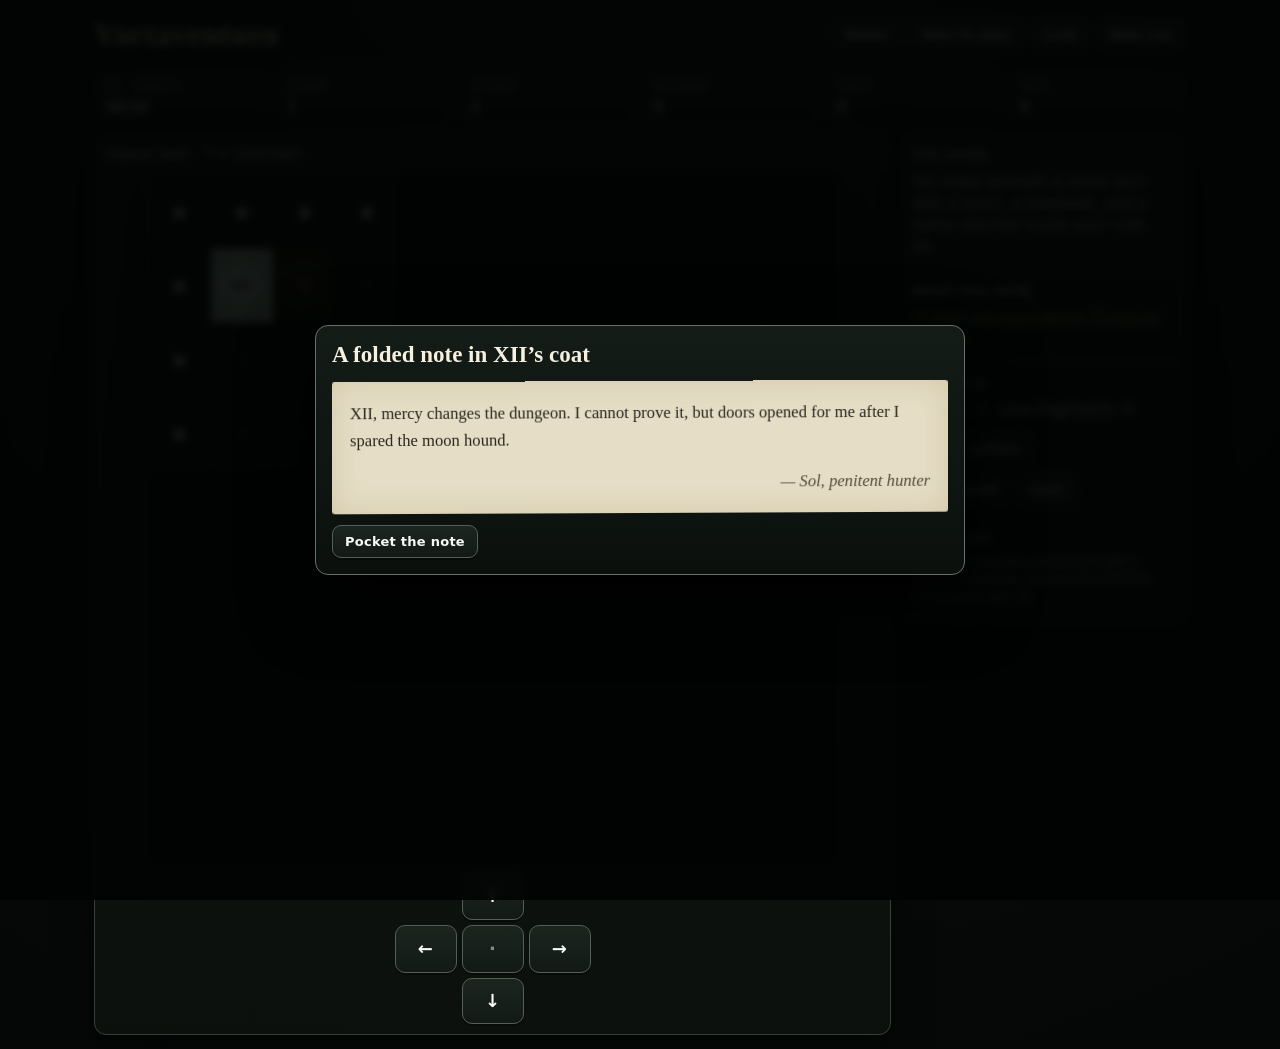
==== commit fb8a1fe4: "Polish Vortaventuro UI and responsive layout" ====
--- a/aventuro.html
+++ b/aventuro.html
@@ -1,6 +1,22 @@
 <!doctype html><html lang="en"><head><meta charset="utf-8"><meta name="viewport" content="width=device-width,initial-scale=1,viewport-fit=cover"><title>Vortaventuro</title><style>
-*{box-sizing:border-box}body{margin:0;background:#050806;color:#edf3ee;font:16px system-ui}.app{max-width:980px;margin:auto;padding:10px}button,a{background:#172019;color:#fff;border:1px solid #536057;border-radius:8px;padding:10px;font-weight:800;text-decoration:none}.top,.stats,.actions{display:flex;gap:7px;flex-wrap:wrap;align-items:center}.top h1{margin:0;flex:1}.stats{margin:8px 0}.stat{background:#101612;padding:6px 9px;border-radius:8px}.game{display:grid;grid-template-columns:minmax(0,1fr) 300px;gap:10px}.panel{background:#101612;border:1px solid #303a33;border-radius:10px;padding:10px}.map{display:grid;grid-template-columns:repeat(11,1fr);aspect-ratio:1;gap:1px;background:#000;max-height:66svh;margin:auto}.cell{display:grid;place-items:center;background:#0d120f;font-weight:900;font-size:clamp(.45rem,1.7vw,.8rem)}.dark{background:#000;color:#000}.seen{background:#090d0a;color:#222}.mystery{background:#262217;color:#f1d27a}.you{background:#eaf5ed;color:#102017}.controls{display:grid;grid-template-columns:repeat(3,minmax(70px,86px));justify-content:center;gap:6px;margin-top:8px}.controls button{min-height:54px;font-size:1.15rem;touch-action:manipulation}.controls button:nth-child(1){grid-column:2}.controls button:nth-child(2){grid-column:1}.controls button:nth-child(4){grid-column:3}.controls button:nth-child(5){grid-column:2}.modal{position:fixed;inset:0;background:#000d;display:none;place-items:center;padding:12px;z-index:50}.modal.show{display:grid}.box{width:min(660px,100%);max-height:92svh;overflow:auto;background:#111813;border:1px solid #6a786e;border-radius:12px;padding:14px}.hp{height:9px;background:#050705;border-radius:9px;overflow:hidden}.hp i{display:block;height:100%;background:#c4dfca}.enemy i{background:#d78f8f}.actions{margin:10px 0}.arena{height:230px;border:2px solid #ddd;background:#020302;position:relative;overflow:hidden;touch-action:none}.soul,.haz,.bonus{position:absolute;transform:translate(-50%,-50%)}.soul{width:20px;height:20px;background:white;color:#111;font-size:8px;font-weight:950;display:grid;place-items:center;border-radius:3px}.haz{background:#6b2028;padding:4px 6px;border-radius:4px;white-space:nowrap}.bonus{background:#164426;padding:4px 6px;border-radius:4px;white-space:nowrap}.reward,.story{background:#17231a;padding:10px;border-radius:8px;margin:10px 0}.story{border-left:3px solid #9db5a3}.tabs{display:flex;gap:5px;flex-wrap:wrap;margin-top:8px}.small{font-size:.78rem;color:#aebbb1}.scroll{max-height:180px;overflow:auto}.note{font-family:Georgia,serif;line-height:1.55;font-size:1.02rem}.sign{text-align:right;font-style:italic;margin-top:12px}.mobtag{display:inline-block;padding:3px 6px;border:1px solid #48564c;border-radius:999px;font-size:.72rem;margin-right:4px}
-@media(max-width:760px){.app{padding:6px}.game{grid-template-columns:1fr}.map{width:min(100%,calc((100svh - 245px)*1));max-height:calc(100svh - 245px)}.controls{position:sticky;bottom:5px;z-index:10;background:#050806dd;padding:5px;border-radius:10px}.box{max-height:94svh}.arena{height:220px}}
+*{box-sizing:border-box}
+:root{--bg:#070a08;--panel:#101612;--panel2:#151d17;--line:#344139;--line2:#536057;--text:#edf3ee;--muted:#aebbb1;--gold:#e7cc78;--danger:#9c3944;--green:#bdd9c3;--shadow:0 14px 38px #0008}
+html,body{min-height:100%;background:radial-gradient(circle at 50% -20%,#18231b 0,#090d0a 42%,#050706 100%);color:var(--text)}
+body{margin:0;font:15px/1.45 system-ui,-apple-system,BlinkMacSystemFont,"Segoe UI",sans-serif;overflow-x:hidden}
+.app{width:min(1120px,100%);margin:auto;padding:14px}
+button,a{appearance:none;background:linear-gradient(#1b251e,#131a16);color:#f7faf8;border:1px solid var(--line2);border-radius:9px;padding:9px 12px;font:800 13px/1 system-ui;text-decoration:none;letter-spacing:.02em;box-shadow:0 2px 0 #0006;cursor:pointer;transition:transform .08s,border-color .15s,background .15s}
+button:hover,a:hover{border-color:#839087;background:#202b23}button:active,a:active{transform:translateY(1px);box-shadow:none}
+.top{display:flex;gap:7px;align-items:center;padding:4px 0 10px;border-bottom:1px solid #253029}.top h1{margin:0 auto 0 0;font:900 clamp(22px,3vw,31px)/1 Georgia,serif;letter-spacing:.02em;color:#f4f0df;text-shadow:0 2px 12px #000}
+.stats{display:grid;grid-template-columns:repeat(6,minmax(0,1fr));gap:7px;margin:9px 0}.stat{min-width:0;background:linear-gradient(180deg,#141c17,#0e1410);border:1px solid #29342d;border-radius:9px;padding:7px 9px;color:var(--muted);font-size:11px;text-transform:uppercase;letter-spacing:.07em}.stat b{display:block;color:#fff;font-size:14px;letter-spacing:0;margin-top:1px;white-space:nowrap}
+.game{display:grid;grid-template-columns:minmax(0,1fr) 285px;gap:10px;align-items:start}.panel{background:linear-gradient(180deg,#111814f2,#0c110ef2);border:1px solid var(--line);border-radius:12px;padding:10px;box-shadow:var(--shadow)}.panel>b,.panel>div>b{font-size:11px;letter-spacing:.11em;color:#dbe6dd}
+.map{display:grid;grid-template-columns:repeat(11,1fr);aspect-ratio:1;gap:1px;width:min(100%,calc(100svh - 210px));max-width:690px;margin:8px auto 0;background:#000;border:1px solid #313b34;border-radius:8px;overflow:hidden;box-shadow:inset 0 0 40px #000,0 10px 28px #0007}.cell{display:grid;place-items:center;min-width:0;background:#0d120f;font-weight:900;font-size:clamp(.42rem,1.45vw,.78rem);user-select:none}.dark{background:#000;color:#000}.seen{background:#070a08;color:#1b251e}.mystery{background:radial-gradient(circle,#342d1d,#17140e);color:var(--gold);text-shadow:0 0 8px #d7b94a99}.you{background:radial-gradient(circle,#f4fff6 0,#bfd7c4 65%,#7e9985 100%);color:#102017;text-shadow:none;box-shadow:inset 0 0 12px #fff}
+.controls{display:grid;grid-template-columns:repeat(3,62px);grid-template-rows:repeat(2,48px);justify-content:center;gap:5px;margin:8px auto 0}.controls button{min-height:46px;padding:0;font-size:18px;border-radius:10px;touch-action:manipulation}.controls button:nth-child(1){grid-column:2}.controls button:nth-child(2){grid-column:1}.controls button:nth-child(3){grid-column:2;color:#819087}.controls button:nth-child(4){grid-column:3}.controls button:nth-child(5){grid-column:2}
+#guide,#hear,#bag{margin:6px 0 10px}#hear{min-height:44px;color:#f0dfaa;font-family:Georgia,serif;font-style:italic}.panel hr{border:0;border-top:1px solid #2b352f;margin:10px -2px}.tabs,.actions{display:flex;gap:6px;flex-wrap:wrap}.tabs{margin-top:8px}.scroll{max-height:145px;overflow:auto;font-size:12px;color:#b9c5bc}.scroll>div{padding:5px 0;border-bottom:1px solid #202922}
+.modal{position:fixed;inset:0;background:#020403e8;backdrop-filter:blur(4px);display:none;place-items:center;padding:max(12px,env(safe-area-inset-top)) 12px max(12px,env(safe-area-inset-bottom));z-index:50}.modal.show{display:grid}.box{width:min(650px,100%);max-height:92svh;overflow:auto;background:linear-gradient(180deg,#141c17,#0b100d);border:1px solid #657269;border-radius:13px;padding:16px;box-shadow:0 24px 70px #000}.box h2{font:900 23px/1.15 Georgia,serif;color:#f5f0df;margin:0 0 10px}.box p{margin:8px 0}
+.hp{height:9px;background:#030503;border:1px solid #273029;border-radius:9px;overflow:hidden;margin:3px 0 8px}.hp i{display:block;height:100%;background:linear-gradient(90deg,#789c81,#c4dfca)}.enemy i{background:linear-gradient(90deg,#7b2630,#d78f8f)}.actions{margin:12px 0}.actions button{flex:1 1 95px;min-height:42px}.arena{height:min(250px,38svh);border:2px solid #d9dedb;background:radial-gradient(circle,#080b09,#010201);position:relative;overflow:hidden;touch-action:none;border-radius:2px;box-shadow:inset 0 0 35px #000}.soul,.haz,.bonus{position:absolute;transform:translate(-50%,-50%)}.soul{width:21px;height:21px;background:#fff;color:#111;font-size:7px;font-weight:950;display:grid;place-items:center;border-radius:3px;box-shadow:0 0 9px #fff8}.haz{background:#79232d;color:#fff;padding:4px 6px;border:1px solid #b24b55;border-radius:4px;white-space:nowrap;font-weight:800;font-size:12px;box-shadow:0 0 10px #8f263188}.bonus{background:#164426;padding:4px 6px;border-radius:4px;white-space:nowrap}.reward,.story{background:#162019;border:1px solid #334238;padding:10px;border-radius:8px;margin:10px 0}.reward{border-color:#5b5738;background:#1d1c12}.story{border-left:3px solid #9db5a3}.small{font-size:.78rem;color:var(--muted)}.note{font-family:Georgia,serif;line-height:1.65;font-size:1.04rem;background:#e5ddc5;color:#29251c;padding:18px;border-radius:3px;box-shadow:inset 0 0 30px #8d7a4933;transform:rotate(-.25deg);margin:12px 0}.sign{text-align:right;font-style:italic;margin-top:14px;color:#554b38}.mobtag{display:inline-block;padding:3px 7px;border:1px solid #48564c;background:#0c120e;border-radius:999px;font-size:.7rem;margin-right:4px;color:#c9d4cc}
+@media(max-width:820px){.app{padding:8px}.game{grid-template-columns:minmax(0,1fr) 250px}.stats{grid-template-columns:repeat(3,1fr)}.map{width:min(100%,calc(100svh - 220px))}}
+@media(max-width:650px){body{font-size:14px}.app{padding:6px}.top{gap:5px;overflow-x:auto;white-space:nowrap}.top h1{font-size:22px}.top button,.top a{padding:8px 9px;font-size:11px}.stats{grid-template-columns:repeat(3,1fr);gap:4px;margin:6px 0}.stat{padding:5px 7px;font-size:9px}.stat b{font-size:12px}.game{grid-template-columns:1fr}.game>.panel:first-child{padding:7px}.game>.panel:nth-child(2){margin-top:0}.map{width:min(100%,calc(100svh - 255px));max-height:none;margin-top:5px}.controls{grid-template-columns:repeat(3,64px);grid-template-rows:repeat(2,46px);position:sticky;bottom:max(4px,env(safe-area-inset-bottom));z-index:10;background:#070a08e8;border:1px solid #263129;padding:5px;border-radius:11px;backdrop-filter:blur(5px)}.controls button{min-height:44px}.box{padding:13px;max-height:94svh}.arena{height:min(230px,34svh)}.panel:nth-child(2){display:grid;grid-template-columns:1fr 1fr;gap:0 10px}.panel:nth-child(2)>hr{grid-column:1/-1}.panel:nth-child(2)>.tabs,.panel:nth-child(2)>#log,.panel:nth-child(2)>b:last-of-type{grid-column:1/-1}}
+@media(max-width:420px){.map{width:100%}.panel:nth-child(2){display:block}.controls{grid-template-columns:repeat(3,58px)}}
 </style></head><body><div class="app"><div class="top"><h1>Vortaventuro</h1><a href="./">Home</a><button onclick="help()">How to play</button><button onclick="showLore()">Lore</button><button onclick="newRun()">New run</button></div><div class="stats"><div class="stat">XII · Health <b id="hp"></b></div><div class="stat">Floor <b id="floor"></b></div><div class="stat">Attack <b id="atk"></b></div><div class="stat">Defense <b id="def"></b></div><div class="stat">Gold <b id="gold"></b></div><div class="stat">Keys <b id="keys"></b></div></div><div class="game"><div class="panel"><div><b>TORCH MAP</b> · ? = unknown</div><div id="map" class="map"></div><div class="controls"><button onclick="move(0,-1)">↑</button><button onclick="move(-1,0)">←</button><button onclick="waitTurn()">·</button><button onclick="move(1,0)">→</button><button onclick="move(0,1)">↓</button></div></div><div class="panel"><b>THE GUIDE</b><p id="guide">The dungeon is listening.</p><hr><b>WHAT YOU HEAR</b><p id="hear"></p><hr><b>BACKPACK</b><p id="bag"></p><button onclick="potion()">Drink potion</button><div class="tabs"><button onclick="showNotebook()">Notebook</button><button onclick="showLore()">Lore</button></div><hr><b>EVENT LOG</b><div id="log" class="scroll"></div></div></div></div><div id="modal" class="modal"><div id="box" class="box"></div></div><script src="n1.js"></script><script src="v1.js"></script><script>
 const $=x=>document.getElementById(x),W=11,H=11,r=n=>Math.floor(Math.random()*n),pick=a=>a[r(a.length)],clamp=(n,a,b)=>Math.max(a,Math.min(b,n));
 let S,battle=null,lastNote=-1;
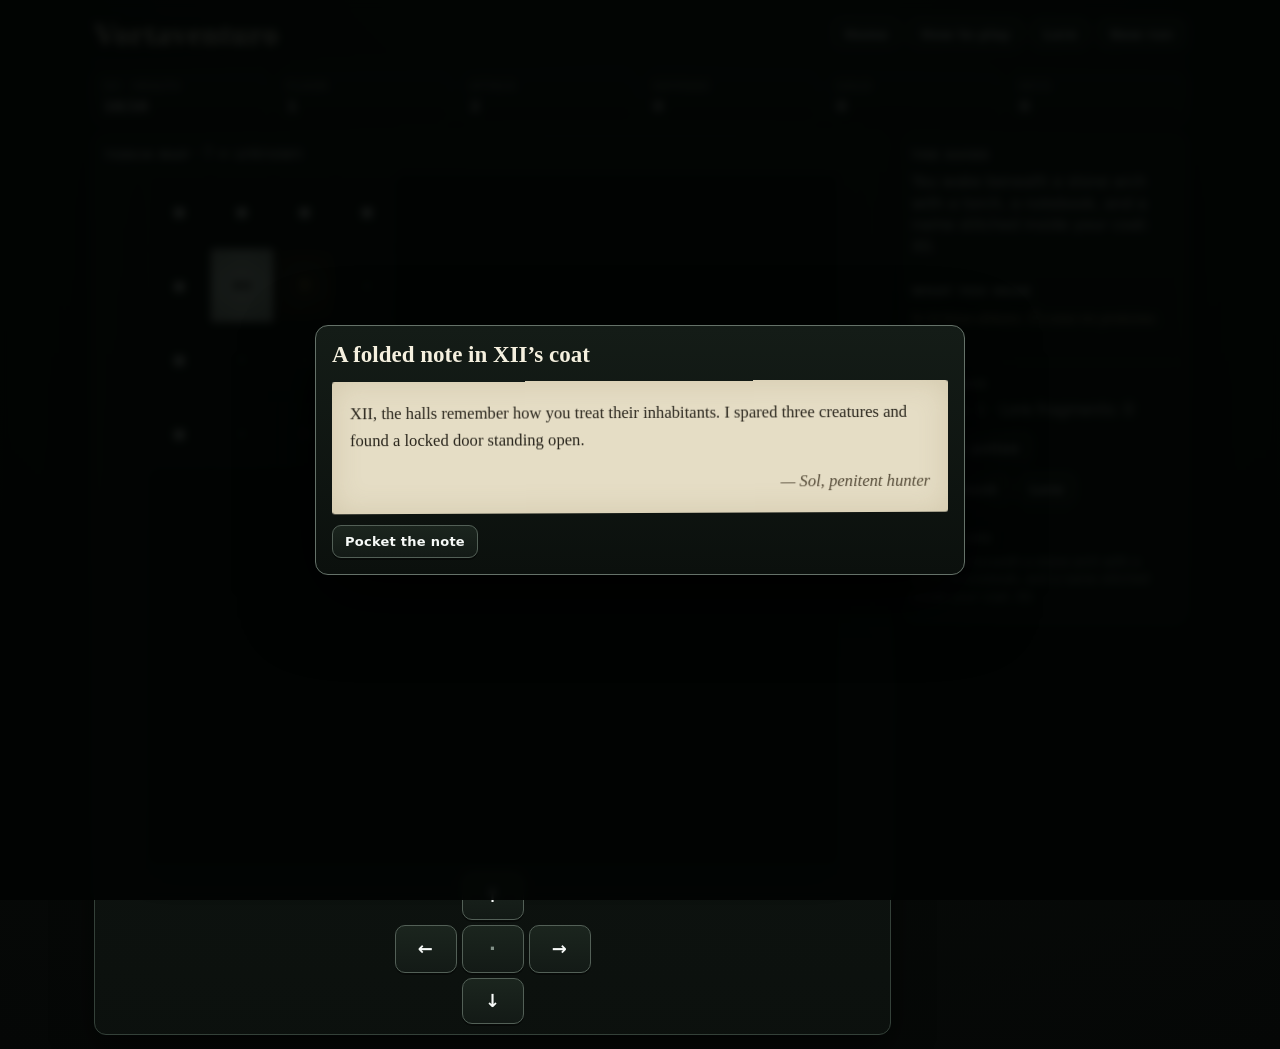
==== commit 1265e077: "Enable WASD and arrow movement in Vortaventuro" ====
--- a/aventuro.html
+++ b/aventuro.html
@@ -89,5 +89,11 @@
 function die(){battle=null;$('box').innerHTML='<h2>XII’s run is over.</h2><p>You reached floor '+S.floor+', defeated '+S.kills+' creatures, spared '+S.mercy+', and recovered '+S.lore.length+' lore fragments.</p><button onclick="newRun()">New run</button>';$('modal').classList.add('show')}
 function closeModal(){$('modal').classList.remove('show')}
 function help(){$('box').innerHTML='<h2>A note in XII’s notebook</h2><p>Use the arrows to explore. Torchlight reveals nearby tiles; unknown things remain <b>?</b>.</p><p>The interface is in English. <b>WHAT YOU HEAR is always Esperanto.</b> Learning questions are shown in both Esperanto and English.</p><p>Creatures behave differently. Their attack patterns, strengths, dialogue, lore, and preferred solutions vary. Try ATAKU, SORĈU, PAROLU, DEFENDU, or FORKURU/INDULGU.</p><p>Explore for archive fragments. The story changes meaning as XII learns what the House of Tongues was built to hide.</p><button onclick="closeModal()">Close</button>';$('modal').classList.add('show')}
+window.addEventListener('keydown',e=>{
+  if(!S||battle||document.getElementById('modal').classList.contains('show'))return;
+  const k=e.key.toLowerCase();
+  const dirs={arrowup:[0,-1],w:[0,-1],arrowdown:[0,1],s:[0,1],arrowleft:[-1,0],a:[-1,0],arrowright:[1,0],d:[1,0]};
+  if(dirs[k]){e.preventDefault();move(...dirs[k]);}
+});
 newRun();
 </script></body></html>
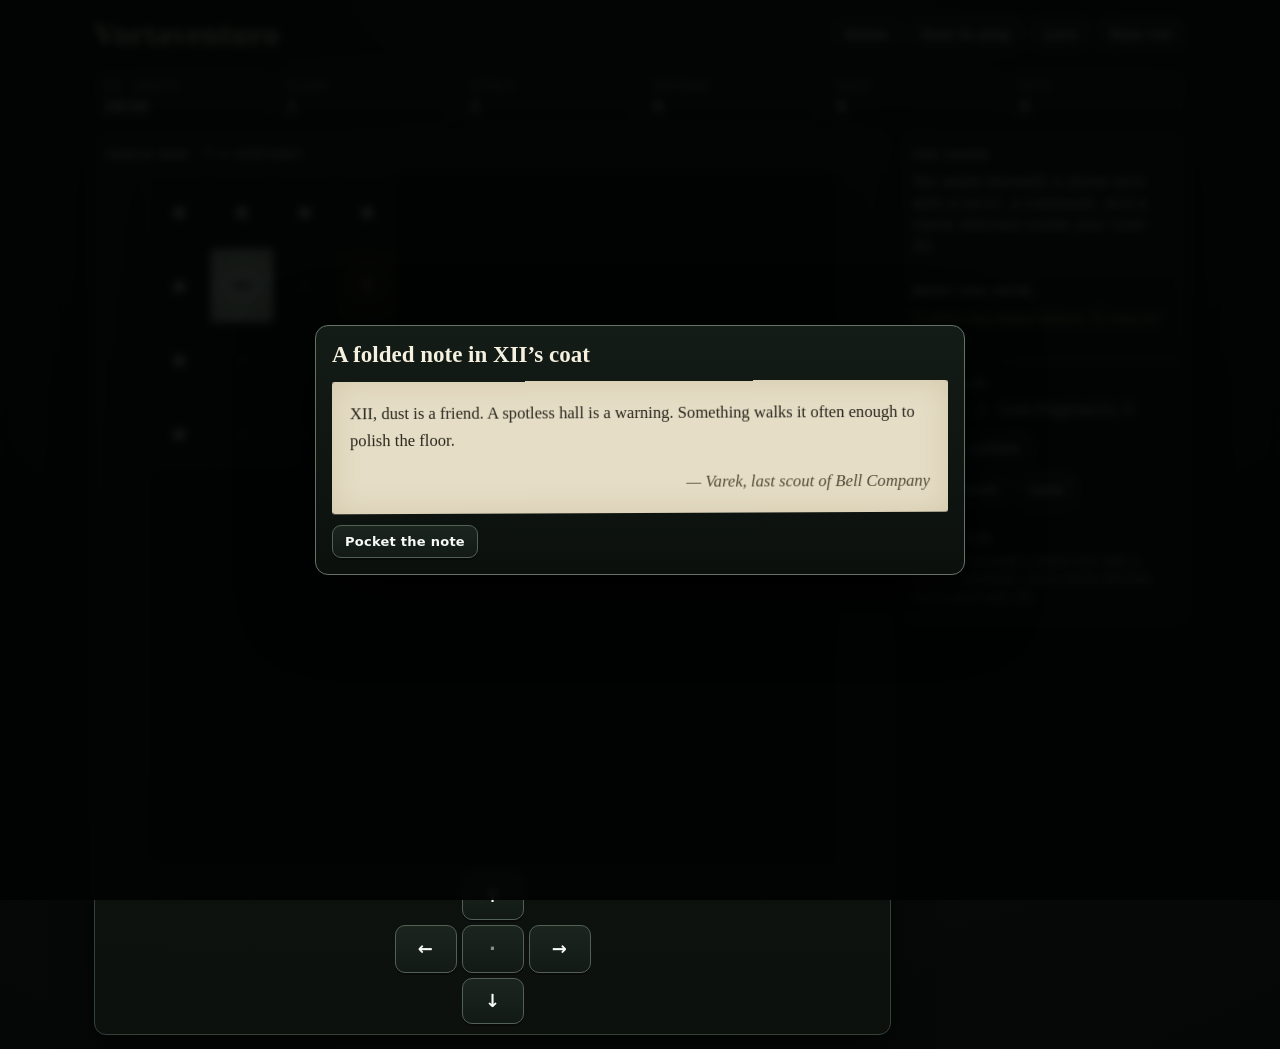
==== commit b2fc1f01: "Enable WASD and arrow movement in Vortaventuro" ====
--- a/aventuro.html
+++ b/aventuro.html
@@ -95,5 +95,11 @@
   const dirs={arrowup:[0,-1],w:[0,-1],arrowdown:[0,1],s:[0,1],arrowleft:[-1,0],a:[-1,0],arrowright:[1,0],d:[1,0]};
   if(dirs[k]){e.preventDefault();move(...dirs[k]);}
 });
+window.addEventListener('keydown',e=>{
+  if(!S||battle||document.getElementById('modal').classList.contains('show'))return;
+  const k=e.key.toLowerCase();
+  const dirs={arrowup:[0,-1],w:[0,-1],arrowdown:[0,1],s:[0,1],arrowleft:[-1,0],a:[-1,0],arrowright:[1,0],d:[1,0]};
+  if(dirs[k]){e.preventDefault();move(...dirs[k]);}
+});
 newRun();
 </script></body></html>
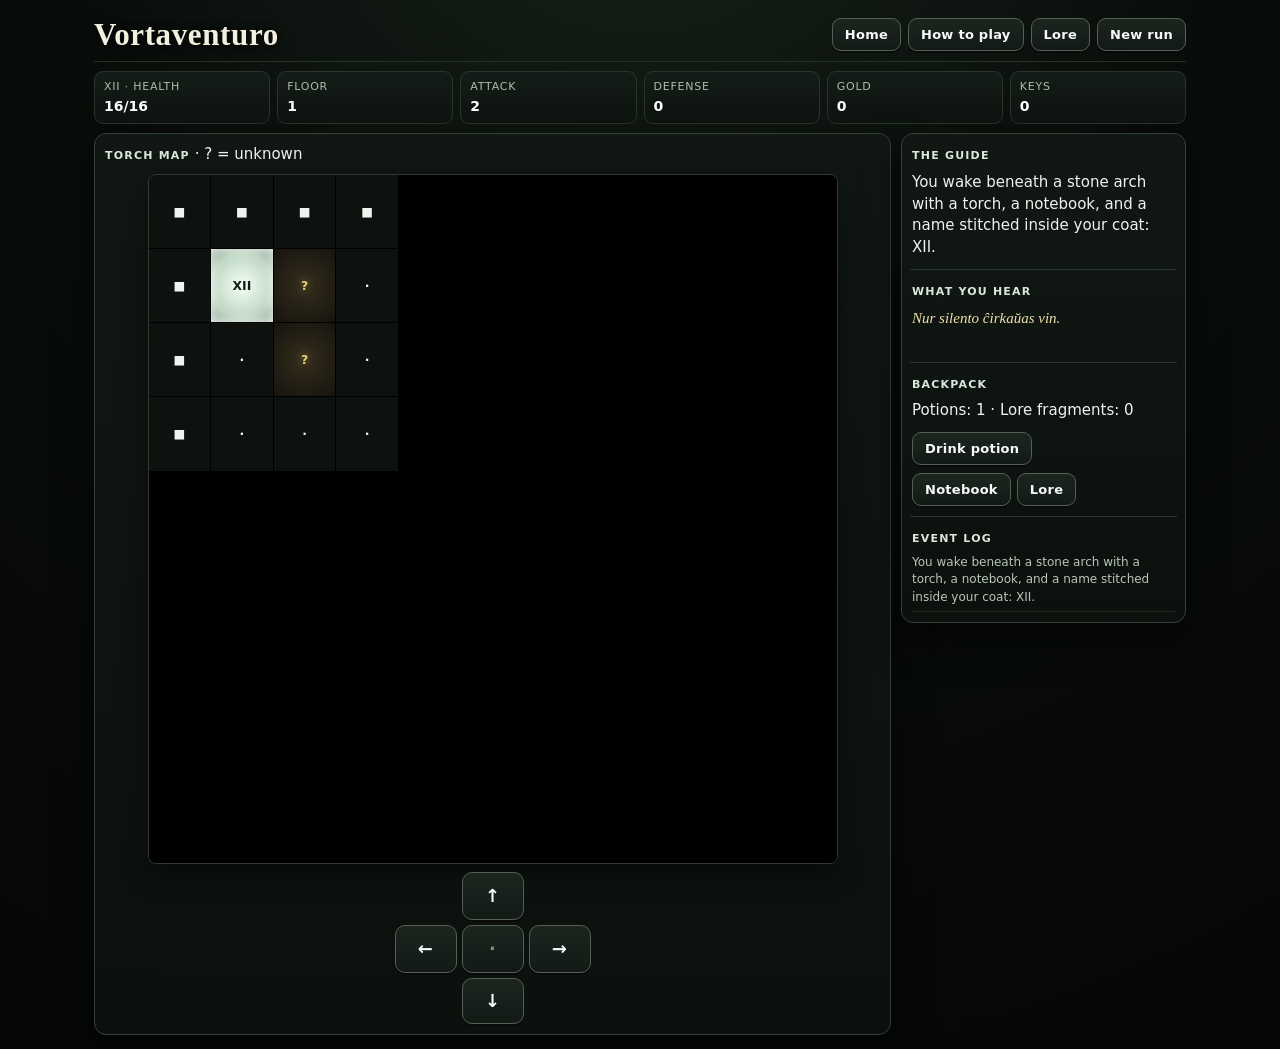
==== commit f6ae8116: "Fix single-step keyboard movement" ====
--- a/aventuro.html
+++ b/aventuro.html
@@ -22,84 +22,31 @@
 let S,battle=null,lastNote=-1;
 const vocab=(window.N||[]).map(x=>[x[0],x[1]]).filter(x=>x[0]&&x[1]);
 const verbs=(window.V||[]).map(x=>({en:x[0],inf:x[1],pre:x[2],past:x[3],fut:x[4],cond:x[5],imp:x[6]})).filter(x=>x.inf);
-const notePool=[
-["XII, if the walls whisper your name, do not answer. I did once. Something has been following my footsteps ever since.","XII, the walls have learned voices. If you hear yours, keep walking. I am no longer certain which footsteps behind me are mine.","— Mara, cartographer of the Third Descent"],
-["XII, count the doors, not the rooms. The dungeon changes rooms when no one is looking, but doors remember where they belong.","XII, rooms lie. Doors do not. I marked nine yesterday and found the same nine today, though everything between them had moved.","— Oren, keeper of hinges"],
-["XII, the creatures understand more Esperanto than they pretend. Speak before you strike. Some are prisoners here too.","XII, not every monster chose this place. Try PAROLU before your blade. One of them saved my life after I spared it.","— Sister Elio, Lantern House"],
-["XII, never trust a perfectly clean corridor. Dust means time has passed there. Clean stone means something keeps returning.","XII, dust is a friend. A spotless hall is a warning. Something walks it often enough to polish the floor.","— Varek, last scout of Bell Company"],
-["XII, the red words are not merely attacks. They are fragments of old commands. Learn them and you may learn who built this place.","XII, every red word was once spoken by someone. They are orders without a master now. I fear the master is waiting below.","— Teren, archivist in exile"],
-["XII, the villages are real, but they do not belong to the same year. Ask people what season it is and listen carefully.","XII, I reached a village in spring and left it in winter without crossing a day. Do not assume the people you meet are from your time.","— Ina of the Green Lamp"],
-["XII, keys are warm when they belong to a nearby door. If one turns cold, save it. That key opens something deeper.","XII, hold every key before using it. Warm keys are ordinary. Cold keys were made for doors the dungeon does not want you to find.","— Pell, locksmith without a shop"],
-["XII, the fifth floor guardians are not beasts. They are questions wearing armor. Listen before you answer.","XII, every fifth descent ends with a guardian. Steel weakens them, but understanding finishes the work.","— Master Ruu, grammar knight"],
-["XII, if you find a ring engraved with an eye, do not sell it. It remembers paths you have forgotten.","XII, I lost the eye-ring in the lower halls. If it finds you, keep it. It sees places torchlight cannot.","— Celest, pilgrim of the North Gate"],
-["XII, the dungeon was once called the House of Tongues. No one agrees on who sealed it or why.","XII, this place had another name before the maps burned: the House of Tongues. The name was erased more carefully than the building.","— Edrin, royal historian"],
-["XII, some enemies grow stronger when struck. Watch what they do after your first attack. Pride is a mechanic here.","XII, do not repeat yourself in battle. Certain creatures adapt. If the first blow angers it, change your tactic.","— Kessa, duelist of Seven Bridges"],
-["XII, green words in battle are memories. Catch them when you can. They have kept me alive more than potions have.","XII, the green words are not bait. They are scraps of protection left by earlier travelers. Catch them if the red storm allows.","— Old Neme, twice escaped"],
-["XII, the thing below floor ten knows the names of everyone who enters. I do not know how it learned yours before you arrived.","XII, I heard your name below the tenth floor before I ever met you. I am writing this because I hope you are not already expected.","— Aster, trembling witness"],
-["XII, write down every word. The dungeon rewards memory and punishes confidence.","XII, your notebook is more important than your sword. A word forgotten here has a habit of returning with teeth.","— Fenn, schoolmaster of no school"],
-["XII, if a merchant offers a silver potion for one gold, refuse it. Nothing here is that generous.","XII, cheap miracles are expensive later. I learned this from a silver vial and three missing days.","— Jozi, formerly lucky"],
-["XII, listen for breathing. Heavy breath means flesh. No breath at all does not mean safety.","XII, creatures with lungs announce themselves. The ones without lungs are quieter, and usually worse.","— Ral, tunnel medic"],
-["XII, there is a bell somewhere below. If you hear it ring thirteen times, do not move until the echo stops.","XII, twelve bells are a warning. Thirteen are an invitation. Do not accept.","— Nara, bellkeeper's daughter"],
-["XII, mercy changes the dungeon. I cannot prove it, but doors opened for me after I spared the moon hound.","XII, the halls remember how you treat their inhabitants. I spared three creatures and found a locked door standing open.","— Sol, penitent hunter"],
-["XII, the Archivist is not guarding the final room. The Archivist is guarding a sentence.","XII, I saw the Archivist once. It did not ask for blood. It asked me to finish a sentence I had never heard.","— Havel, failed linguist"],
-["XII, if you reach the bottom, do not ask what the dungeon wants. Ask what it has forgotten.","XII, everyone asks why the dungeon was built. Wrong question. Ask what someone worked so hard to make it forget.","— Unknown hand, written in ash"]
-];
-const mobs=[
-{name:"Ombra Rato",hp:9,atk:1,pat:"rain",weak:"talk",lore:"Rats that fed on ink in the old archive. They repeat words heard through stone.",lines:["Mi flaras vian timon.","La inko ankoraŭ gustas je reĝoj.","Ĉu vi ankaŭ aŭdas la murojn?"]},
-{name:"Osta Gardisto",hp:15,atk:2,pat:"sides",weak:"spell",lore:"Soldiers bound to an oath whose final clause was erased.",lines:["Neniu pasas sen respondo.","Mi forgesis mian reĝon, sed ne mian ordonon.","Diru la ĝustan formon, XII."]},
-{name:"Nokta Lupo",hp:12,atk:2,pat:"chase",weak:"talk",lore:"Moon-bred hounds once used to find students who fled the House of Tongues.",lines:["La nokto konas vian odoron.","Mi ĉasis aliajn antaŭ vi.","La luno ne videblas ĉi tie, sed mi ankoraŭ obeas."]},
-{name:"Perdita Sorĉisto",hp:13,atk:2,pat:"spiral",weak:"spell",lore:"A scholar who conjugated one forbidden verb and has been repeating the mistake for decades.",lines:["Vortoj estas pli akraj ol glavoj.","Mi preskaŭ memoras la ĝustan finaĵon.","Ne korektu min... aŭ faru."]},
-{name:"Ruĝa Araneo",hp:10,atk:3,pat:"web",weak:"fight",lore:"Its silk forms letters when touched by torchlight.",lines:["Mia reto jam konas vian nomon.","Ne tuŝu la literojn.","Ĉiu paŝo skribas ion."]},
-{name:"Ŝtona Golemo",hp:22,atk:3,pat:"walls",weak:"spell",lore:"A moving punctuation mark carved from the foundation stones.",lines:["Mi staras. Mi gardas. Mi fermas.","Punkto finas frazon. Mi finas vojon.","Ne ĉiu muro estas senmova."]},
-{name:"Blinda Korvo",hp:8,atk:2,pat:"sides",weak:"talk",lore:"It sees grammar as sound and attacks hesitation.",lines:["Mi vidas per sono.","Via paŭzo estas tro longa.","Parolu klare."]},
-{name:"Fuma Spirito",hp:11,atk:2,pat:"drift",weak:"spell",lore:"Smoke from burned dictionaries that never stopped remembering their pages.",lines:["Ĉu vi efektive vidas min?","Mi estis mil paĝoj.","Fajro ne detruis ĉiujn vortojn."]},
-{name:"Kupra Serpento",hp:14,atk:3,pat:"chase",weak:"fight",lore:"A mechanical tutor designed to punish repeated mistakes.",lines:["Unu eraro. Unu mordo.","Ripeto estas malsukceso.","Mi estis farita por instrui."]},
-{name:"Silenta Kavaliro",hp:18,atk:3,pat:"walls",weak:"talk",lore:"A knight who took a vow to speak only when addressed correctly.",lines:["...","Demando postulas respondon.","Vi parolas. Mi aŭskultas."]},
-{name:"Spegula Spirito",hp:12,atk:2,pat:"mirror",weak:"spell",lore:"It copies the last thing used against it.",lines:["Mi ripetas kion vi estas.","Via vorto revenos al vi.","Rigardu atente."]},
-{name:"Ora Vespo",hp:7,atk:4,pat:"swarm",weak:"fight",lore:"A colony bred by merchants to guard coin vaults.",lines:["Riĉeco doloras.","Oro havas pikilon.","Prenu nenion sen prezo."]}
-];
-const storyBits=["Fragment: The House of Tongues was built to preserve every spoken language after the First Silence.","Fragment: The scholars created living exercises. Some became teachers. Others became predators.","Fragment: A king ordered one language erased from the archive. The order itself was erased next.","Fragment: Villages appeared inside the lower halls after the doors were sealed. No map explains how.","Fragment: The Archivist records not words, but the choices made while learning them.","Fragment: The number XII appears in margins centuries older than the current expedition.","Fragment: Someone called the Green Lamp resistance tried to free the living exercises.","Fragment: The deepest chamber is described only as 'the sentence that must not be completed.'"];
+const notePool=[];
+const mobs=[];
+const storyBits=[];
 function grid(){let g=Array.from({length:H},(_,y)=>Array.from({length:W},(_,x)=>(x==0||y==0||x==W-1||y==H-1)?'#':'.'));let spots=[];for(let y=1;y<H-1;y++)for(let x=1;x<W-1;x++)if(x!=1||y!=1)spots.push([x,y]);spots.sort(()=>Math.random()-.5);for(let i=0;i<8+r(5);i++){let [x,y]=spots.pop();g[y][x]='M'}for(let i=0;i<6;i++){let[x,y]=spots.pop();g[y][x]=i<2?'T':i<4?'G':i==4?'K':'L'}let[x,y]=spots.pop();g[y][x]='E';return g}
 function openingNote(){let idx=r(notePool.length);if(idx===lastNote)idx=(idx+1)%notePool.length;lastNote=idx;let n=notePool[idx],variant=r(2);$('box').innerHTML='<h2>A folded note in XII’s coat</h2><div class="note">'+n[variant]+'<div class="sign">'+n[2]+'</div></div><button onclick="closeModal()">Pocket the note</button>';$('modal').classList.add('show')}
 function newRun(){S={hp:16,max:16,atk:2,def:0,gold:0,keys:0,potions:1,floor:1,x:1,y:1,g:grid(),seen:{},log:[],notebook:{},lore:[],mercy:0,kills:0};battle=null;closeModal();guide('You wake beneath a stone arch with a torch, a notebook, and a name stitched inside your coat: XII.');hear();render();openingNote()}
 function render(){let m=$('map');m.innerHTML='';for(let y=0;y<H;y++)for(let x=0;x<W;x++){let c=document.createElement('div'),d=Math.max(Math.abs(x-S.x),Math.abs(y-S.y)),t=S.g[y][x],k=x+','+y;if(d<=2)S.seen[k]=1;c.className='cell '+(x==S.x&&y==S.y?'you':d>2&&!S.seen[k]?'dark':d>2?'seen':t=='.'?'':t=='#'?'':'mystery');c.textContent=x==S.x&&y==S.y?'XII':d>2&&!S.seen[k]?'':d>2?'·':t=='.'?'·':t=='#'?'■':'?';m.appendChild(c)}$('hp').textContent=S.hp+'/'+S.max;$('floor').textContent=S.floor;$('atk').textContent=S.atk;$('def').textContent=S.def;$('gold').textContent=S.gold;$('keys').textContent=S.keys;$('bag').textContent='Potions: '+S.potions+' · Lore fragments: '+S.lore.length;$('log').innerHTML=S.log.slice(-10).reverse().map(x=>'<div>'+x+'</div>').join('')}
 function guide(x){$('guide').textContent=x;S.log.push(x)}
-function hear(){let targets=[];for(let y=0;y<H;y++)for(let x=0;x<W;x++)if('MEGKTL'.includes(S.g[y][x]))targets.push([x,y,S.g[y][x]]);if(!targets.length)return $('hear').textContent='Nur silento ĉirkaŭas vin.';targets.sort((a,b)=>Math.abs(a[0]-S.x)+Math.abs(a[1]-S.y)-Math.abs(b[0]-S.x)-Math.abs(b[1]-S.y));let [x,y,t]=targets[0],d=Math.abs(x-S.x)+Math.abs(y-S.y),dir=Math.abs(x-S.x)>Math.abs(y-S.y)?(x>S.x?'dekstre':'maldekstre'):(y>S.y?'malsupre':'supre');let q=t==='M'?'Vi aŭdas spiradon':t==='E'?'Vi sentas malvarman aeron':t==='G'?'Io briletas':t==='K'?'Io metala tintas':t==='T'?'Vi aŭdas etan klakon':'Vi aŭdas flustron';$('hear').textContent=d>6?'Io moviĝas malproksime en la mallumo.':q+' '+dir+'. '+(d<=2?'Ĝi estas tre proksime.':d<=4?'Ĝi estas proksime.':'Ĝi estas iom malproksime.')}
-function move(dx,dy){if(battle)return;let x=S.x+dx,y=S.y+dy,t=S.g[y]?.[x];if(!t||t=='#'){guide('A wall blocks the way.');hear();return render()}S.x=x;S.y=y;if(t=='M')startBattle();else if(t=='G'){S.g[y][x]='.';let z=5+r(8);S.gold+=z;guide('You find a small cache. '+z+' gold added.')}else if(t=='K'){S.g[y][x]='.';S.keys++;guide('You find a cold iron key.')}else if(t=='L'){S.g[y][x]='.';discoverLore()}else if(t=='T'){S.g[y][x]='.';let d=Math.max(1,2-S.def);S.hp-=d;guide('A hidden mechanism snaps shut. You lose '+d+' health.');if(S.hp<=0)return die()}else if(t=='E'){S.floor++;S.x=S.y=1;S.g=grid();S.seen={};S.hp=Math.min(S.max,S.hp+2);guide('You descend. The air tastes older on floor '+S.floor+'.');if(S.floor%4===0)S.potions++;}else guide(pick(['The corridor narrows around XII.','Torchlight catches old writing, but it flakes away before you can read it.','A draft carries the smell of wet stone.','For a moment, XII hears footsteps matching every step.']));hear();render()}
+function hear(){$('hear').textContent='Nur silento ĉirkaŭas vin.'}
+function move(dx,dy){if(battle)return;let x=S.x+dx,y=S.y+dy,t=S.g[y]?.[x];if(!t||t=='#'){guide('A wall blocks the way.');hear();return render()}S.x=x;S.y=y;hear();render()}
 function waitTurn(){guide('XII stands still and listens.');hear();render()}
 function potion(){if(S.potions<1||S.hp>=S.max)return;S.potions--;S.hp=Math.min(S.max,S.hp+7);guide('You drink a potion and recover 7 health.');render()}
-function discoverLore(){let unseen=storyBits.filter(x=>!S.lore.includes(x)),b=unseen.length?pick(unseen):pick(storyBits);S.lore.push(b);$('box').innerHTML='<h2>Archive Fragment</h2><div class="story">'+b+'</div><button onclick="closeModal()">Keep it</button>';$('modal').classList.add('show');guide('XII adds an archive fragment to the lore pages.')}
-function showLore(){$('box').innerHTML='<h2>Lore collected by XII</h2>'+(S?.lore?.length?S.lore.map(x=>'<div class="story">'+x+'</div>').join(''):'<p>No fragments yet.</p>')+'<button onclick="closeModal()">Close</button>';$('modal').classList.add('show')}
-function showNotebook(){$('box').innerHTML='<h2>XII’s Notebook</h2><div class="scroll">'+(Object.entries(S.notebook).length?Object.entries(S.notebook).map(([k,v])=>'<div><b>'+k+'</b> — '+v+'</div>').join(''):'No words recorded yet.')+'</div><button onclick="closeModal()">Close</button>';$('modal').classList.add('show')}
-function learn(eo,en){S.notebook[eo]=en||S.notebook[eo]||'discovered in the dungeon'}
-function startBattle(){let m=pick(mobs),boss=S.floor%5===0;battle={mob:m,name:boss?'Gardisto de la Kvina Sigelo':m.name,text:boss?'“XII. Mi atendis vin.”':pick(m.lines),hp:(boss?m.hp+14:m.hp)+S.floor*2,max:(boss?m.hp+14:m.hp)+S.floor*2,atk:m.atk+Math.floor(S.floor/3),mercy:0,turn:1,boss,lastAction:''};battleMenu()}
-function battleMenu(){let b=battle,m=b.mob,spare=b.mercy>=3&&!b.boss;$('box').innerHTML='<h2>'+b.name+'</h2><p>'+b.text+'</p><div><span class="mobtag">'+m.pat+'</span><span class="mobtag">weakness: '+m.weak+'</span></div><div class="small">'+m.lore+'</div><br><div>XII: '+S.hp+'/'+S.max+'<div class="hp"><i style="width:'+(S.hp/S.max*100)+'%"></i></div></div><div>'+b.name+': '+Math.max(0,b.hp)+'/'+b.max+'<div class="hp enemy"><i style="width:'+(Math.max(0,b.hp)/b.max*100)+'%"></i></div></div><p><b>Turn '+b.turn+'</b></p><div id="bt">'+pick(m.lines)+'</div><div class="actions"><button onclick="fight()">ATAKU</button><button onclick="spell()">SORĈU</button><button onclick="talk()">PAROLU</button><button onclick="guard()">DEFENDU</button><button onclick="flee()">'+(spare?'INDULGU':'FORKURU')+'</button></div>';$('modal').classList.add('show')}
-function fight(){battle.lastAction='fight';let q=pick(vocab),opts=[q[1]];while(opts.length<4){let z=pick(vocab)[1];if(!opts.includes(z))opts.push(z)}opts.sort(()=>Math.random()-.5);$('box').innerHTML+='<div class="reward"><b>Esperanto:</b> Kiel oni diras “'+q[0]+'”?<br><b>English:</b> How do you say “'+q[0]+'” in Esperanto?</div>'+opts.map(o=>'<button style="margin:4px" onclick="answerV(this,\''+o.replaceAll("'","\\'")+'\',\''+q[1].replaceAll("'","\\'")+'\',\''+q[0].replaceAll("'","\\'")+'\')">'+o+'</button>').join('')}
-function answerV(btn,a,c,en){let good=a==c;learn(c,en);let mult=battle.mob.weak==='fight'?1.35:1,d=good?Math.max(2,Math.round((S.atk+3)*mult)):1;if(battle.mob.name==='Spegula Spirito'&&battle.lastAction==='fight')d=Math.max(1,Math.floor(d*.65));battle.hp-=d;if(battle.hp<=0)return victory();$('box').innerHTML='<h2>'+(good?'Ĝuste! / Correct!':'Malĝuste. / Incorrect.')+'</h2><p>XII deals '+d+' damage.</p>';setTimeout(()=>enemyTurn(false),650)}
-function spell(){battle.lastAction='spell';let v=pick(verbs),forms=[['pre','present'],['past','past'],['fut','future'],['cond','conditional'],['imp','imperative']],f=pick(forms),c=v[f[0]],opts=[c];while(opts.length<4){let z=pick(verbs)[f[0]];if(z&&!opts.includes(z))opts.push(z)}opts.sort(()=>Math.random()-.5);$('box').innerHTML+='<div class="reward"><b>Esperanto:</b> Elektu la '+f[1]+'-formon de “'+v.inf+'”.<br><b>English:</b> Choose the '+f[1]+' form of “'+v.en+'”.</div>'+opts.map(o=>'<button style="margin:4px" onclick="answerSpell(\''+o.replaceAll("'","\\'")+'\',\''+c.replaceAll("'","\\'")+'\',\''+v.en.replaceAll("'","\\'")+'\')">'+o+'</button>').join('')}
-function answerSpell(a,c,en){let good=a===c;learn(c,en);let mult=battle.mob.weak==='spell'?1.45:1,d=good?Math.max(3,Math.round((S.atk+4)*mult)):0;if(good)battle.hp-=d;if(battle.hp<=0)return victory();$('box').innerHTML='<h2>'+(good?'La sorĉo ekbrilas! / The spell flares!':'La sorĉo rompiĝas. / The spell breaks.')+'</h2><p>'+(good?'Damage: '+d:'No damage.')+'</p>';setTimeout(()=>enemyTurn(false),700)}
-function talk(){battle.lastAction='talk';let bonus=battle.mob.weak==='talk'?2:1;battle.mercy+=bonus;battle.text=pick(battle.mob.lines);$('box').innerHTML='<h2>PAROLU</h2><p>'+battle.text+'</p><p>'+(battle.mercy>=3&&!battle.boss?'La malamiko mallevas sian defendon. / The enemy is ready to be spared.':'La malamiko aŭskultas. / The enemy listens.')+'</p>';setTimeout(()=>enemyTurn(false),850)}
-function guard(){battle.lastAction='guard';enemyTurn(true)}
-function flee(){if(battle.mercy>=3&&!battle.boss)return spare();if(battle.boss){$('box').innerHTML+='<p>La gardisto fermas la elirejon. / The guardian blocks the exit.</p>';return}if(Math.random()<.3){battle=null;closeModal();guide('XII escapes. The creature remains somewhere behind.');hear();render()}else enemyTurn(false)}
-function enemyTurn(block){if(!battle)return;let b=battle,m=b.mob;$('box').innerHTML='<h2>DEFENDU VIN</h2><p>'+pick(m.lines)+'</p><div class="arena" id="arena"><div class="soul" id="soul">XII</div></div><p class="small">Evitu la ruĝajn vortojn. / Avoid the red words.</p>';let a=$('arena'),s=$('soul'),x=50,y=75,h=[],start=performance.now(),last=start,hit=0;s.style.left=x+'%';s.style.top=y+'%';let count=5+Math.min(10,S.floor)+m.atk;function add(text,hx,hy,vx,vy){let e=document.createElement('div');e.className='haz';e.textContent=text;e.style.left=hx+'%';e.style.top=hy+'%';a.appendChild(e);h.push({e,x:hx,y:hy,vx,vy})}for(let i=0;i<count;i++){let word=pick(['danĝero','fajro','ombro','mordo','kaptilo','silentu','haltu']);if(m.pat==='sides')add(word,i%2?-10:110,10+r(80),i%2?30:-30,0);else if(m.pat==='spiral'){let ang=i/count*Math.PI*2;add(word,50+43*Math.cos(ang),50+43*Math.sin(ang),-Math.sin(ang)*18,Math.cos(ang)*18)}else if(m.pat==='chase')add(word,5+r(90),-r(100),0,22+r(15));else if(m.pat==='web')add(word,10+r(80),i%2?-10:110,(50-r(100))/12,i%2?25:-25);else if(m.pat==='swarm')add(word,r(2)?-10:110,r(100),r(2)?38:-38,(50-r(100))/20);else if(m.pat==='walls')add(word,(i%2)*100,8+r(84),i%2?-22:22,0);else if(m.pat==='mirror')add(word,i%2?-10:110,20+r(60),i%2?28:-28,(i%3-1)*5);else add(word,5+r(90),-r(120),0,25+r(20))}function point(ev){let q=a.getBoundingClientRect();x=clamp((ev.clientX-q.left)/q.width*100,3,97);y=clamp((ev.clientY-q.top)/q.height*100,4,96);s.style.left=x+'%';s.style.top=y+'%'}a.onpointerdown=e=>{a.setPointerCapture?.(e.pointerId);point(e)};a.onpointermove=e=>{if(e.buttons||e.pressure)point(e)};let key=e=>{let d={arrowup:[0,-1],w:[0,-1],arrowdown:[0,1],s:[0,1],arrowleft:[-1,0],a:[-1,0],arrowright:[1,0],d:[1,0]}[e.key.toLowerCase()];if(d){e.preventDefault();x=clamp(x+d[0]*6,3,97);y=clamp(y+d[1]*6,4,96);s.style.left=x+'%';s.style.top=y+'%'}};window.addEventListener('keydown',key);function loop(t){let dt=Math.min(.04,(t-last)/1000);last=t;for(let z of h){if(z.dead)continue;z.x+=z.vx*dt;z.y+=z.vy*dt;if(m.pat==='chase'){z.vx+=(x-z.x)*.04*dt*30;z.vy+=(y-z.y)*.02*dt*30}z.e.style.left=z.x+'%';z.e.style.top=z.y+'%';let A=s.getBoundingClientRect(),B=z.e.getBoundingClientRect();if(A.left<B.right&&A.right>B.left&&A.top<B.bottom&&A.bottom>B.top&&t-hit>550){hit=t;z.dead=1;z.e.remove();let d=Math.max(1,b.atk-S.def-(block?1:0));S.hp-=d;if(S.hp<=0){window.removeEventListener('keydown',key);return die()}}}if(t-start<3600)requestAnimationFrame(loop);else{window.removeEventListener('keydown',key);b.turn++;battleMenu();render()}}requestAnimationFrame(loop)}
-function reward(spared){let gold=6+S.floor*2+(spared?0:r(6)),item='';S.gold+=gold;let z=r(100);if(z<22){S.potions++;item='Potion'}else if(z<35){S.keys++;item='Key'}else if(z<44){S.max++;S.hp=Math.min(S.max,S.hp+2);item='Heart Fragment (+1 max health)'}else if(z<51){S.atk++;item='Sharpening Stone (+1 attack)'}else if(z<57){S.def++;item='Rune Shield (+1 defense)'}else if(z<63){let unseen=storyBits.filter(x=>!S.lore.includes(x));if(unseen.length){let l=pick(unseen);S.lore.push(l);item='Archive Fragment'}}return{gold,item}}
-function victory(){S.g[S.y][S.x]='.';S.kills++;let m=battle.mob,q=reward(false),boss=battle.boss;battle=null;if(boss&&S.lore.length<storyBits.length){let unseen=storyBits.filter(x=>!S.lore.includes(x));if(unseen.length)S.lore.push(pick(unseen))}$('box').innerHTML='<h2>VI VENKIS / VICTORY</h2><div class="reward">XII gains <b>'+q.gold+' gold</b>.'+(q.item?'<br>Drop: <b>'+q.item+'</b>.':'<br>No item dropped this time.')+'</div><div class="story"><b>Bestiary:</b> '+m.lore+'</div><button onclick="finishBattle()">Continue</button>'}
-function spare(){S.g[S.y][S.x]='.';S.mercy++;let m=battle.mob,q=reward(true);battle=null;$('box').innerHTML='<h2>VI INDULGIS LA MALAMIKON / SPARED</h2><div class="reward">XII gains <b>'+q.gold+' gold</b>.'+(q.item?'<br>The creature leaves behind: <b>'+q.item+'</b>.':'')+'</div><div class="story">Before leaving, it says: “'+pick(m.lines)+'”</div><button onclick="finishBattle()">Continue</button>'}
-function finishBattle(){closeModal();guide('The battle ends. XII’s torch steadies again.');hear();render()}
-function die(){battle=null;$('box').innerHTML='<h2>XII’s run is over.</h2><p>You reached floor '+S.floor+', defeated '+S.kills+' creatures, spared '+S.mercy+', and recovered '+S.lore.length+' lore fragments.</p><button onclick="newRun()">New run</button>';$('modal').classList.add('show')}
+function showLore(){$('box').innerHTML='<h2>Lore collected by XII</h2><button onclick="closeModal()">Close</button>';$('modal').classList.add('show')}
+function showNotebook(){$('box').innerHTML='<h2>XII’s Notebook</h2><button onclick="closeModal()">Close</button>';$('modal').classList.add('show')}
 function closeModal(){$('modal').classList.remove('show')}
-function help(){$('box').innerHTML='<h2>A note in XII’s notebook</h2><p>Use the arrows to explore. Torchlight reveals nearby tiles; unknown things remain <b>?</b>.</p><p>The interface is in English. <b>WHAT YOU HEAR is always Esperanto.</b> Learning questions are shown in both Esperanto and English.</p><p>Creatures behave differently. Their attack patterns, strengths, dialogue, lore, and preferred solutions vary. Try ATAKU, SORĈU, PAROLU, DEFENDU, or FORKURU/INDULGU.</p><p>Explore for archive fragments. The story changes meaning as XII learns what the House of Tongues was built to hide.</p><button onclick="closeModal()">Close</button>';$('modal').classList.add('show')}
+function help(){$('box').innerHTML='<h2>A note in XII’s notebook</h2><p>Use WASD or the arrow keys to move exactly one tile per key press.</p><button onclick="closeModal()">Close</button>';$('modal').classList.add('show')}
+let heldKeys=new Set();
 window.addEventListener('keydown',e=>{
-  if(!S||battle||document.getElementById('modal').classList.contains('show'))return;
+  if(!S||battle||$('modal').classList.contains('show'))return;
   const k=e.key.toLowerCase();
   const dirs={arrowup:[0,-1],w:[0,-1],arrowdown:[0,1],s:[0,1],arrowleft:[-1,0],a:[-1,0],arrowright:[1,0],d:[1,0]};
-  if(dirs[k]){e.preventDefault();move(...dirs[k]);}
+  if(!dirs[k]||e.repeat||heldKeys.has(k))return;
+  e.preventDefault();heldKeys.add(k);move(...dirs[k]);
 });
-window.addEventListener('keydown',e=>{
-  if(!S||battle||document.getElementById('modal').classList.contains('show'))return;
-  const k=e.key.toLowerCase();
-  const dirs={arrowup:[0,-1],w:[0,-1],arrowdown:[0,1],s:[0,1],arrowleft:[-1,0],a:[-1,0],arrowright:[1,0],d:[1,0]};
-  if(dirs[k]){e.preventDefault();move(...dirs[k]);}
-});
+window.addEventListener('keyup',e=>heldKeys.delete(e.key.toLowerCase()));
+window.addEventListener('blur',()=>heldKeys.clear());
 newRun();
 </script></body></html>
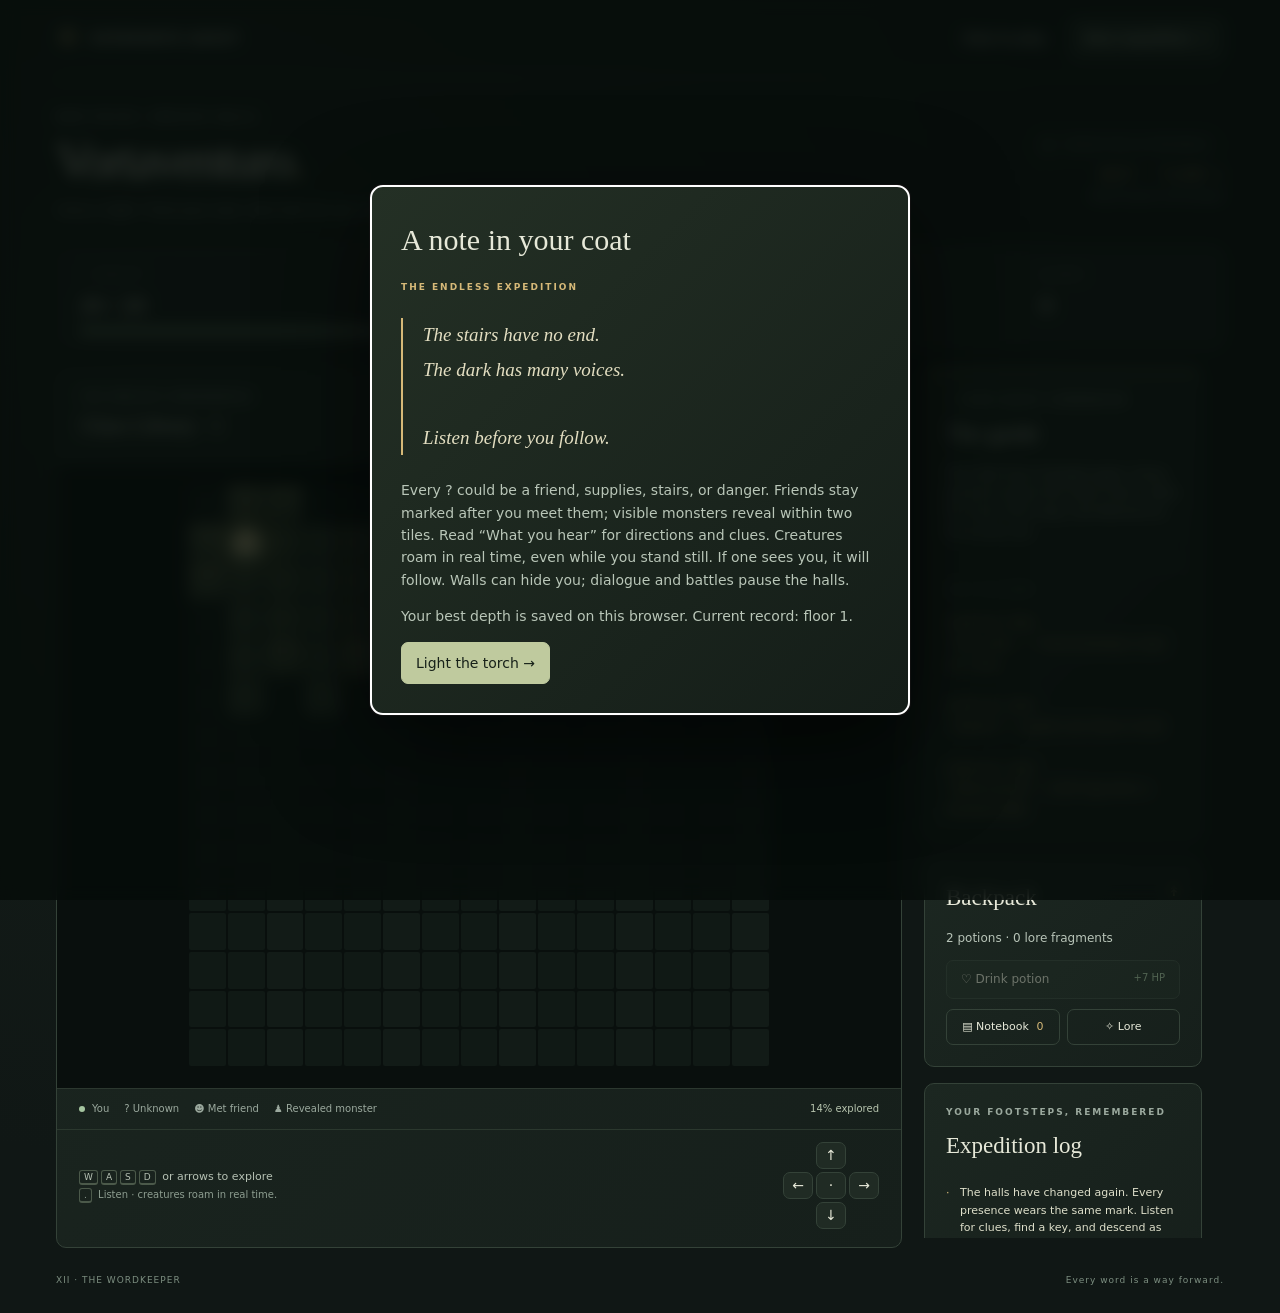
==== commit b1662d2e: "Build endless Vortaventuro with real-time pursuit and consistent map tiles Complete question-and-dod" ====
--- a/aventuro.html
+++ b/aventuro.html
@@ -1,52 +1,12 @@
-<!doctype html><html lang="en"><head><meta charset="utf-8"><meta name="viewport" content="width=device-width,initial-scale=1,viewport-fit=cover"><title>Vortaventuro</title><style>
-*{box-sizing:border-box}
-:root{--bg:#070a08;--panel:#101612;--panel2:#151d17;--line:#344139;--line2:#536057;--text:#edf3ee;--muted:#aebbb1;--gold:#e7cc78;--danger:#9c3944;--green:#bdd9c3;--shadow:0 14px 38px #0008}
-html,body{min-height:100%;background:radial-gradient(circle at 50% -20%,#18231b 0,#090d0a 42%,#050706 100%);color:var(--text)}
-body{margin:0;font:15px/1.45 system-ui,-apple-system,BlinkMacSystemFont,"Segoe UI",sans-serif;overflow-x:hidden}
-.app{width:min(1120px,100%);margin:auto;padding:14px}
-button,a{appearance:none;background:linear-gradient(#1b251e,#131a16);color:#f7faf8;border:1px solid var(--line2);border-radius:9px;padding:9px 12px;font:800 13px/1 system-ui;text-decoration:none;letter-spacing:.02em;box-shadow:0 2px 0 #0006;cursor:pointer;transition:transform .08s,border-color .15s,background .15s}
-button:hover,a:hover{border-color:#839087;background:#202b23}button:active,a:active{transform:translateY(1px);box-shadow:none}
-.top{display:flex;gap:7px;align-items:center;padding:4px 0 10px;border-bottom:1px solid #253029}.top h1{margin:0 auto 0 0;font:900 clamp(22px,3vw,31px)/1 Georgia,serif;letter-spacing:.02em;color:#f4f0df;text-shadow:0 2px 12px #000}
-.stats{display:grid;grid-template-columns:repeat(6,minmax(0,1fr));gap:7px;margin:9px 0}.stat{min-width:0;background:linear-gradient(180deg,#141c17,#0e1410);border:1px solid #29342d;border-radius:9px;padding:7px 9px;color:var(--muted);font-size:11px;text-transform:uppercase;letter-spacing:.07em}.stat b{display:block;color:#fff;font-size:14px;letter-spacing:0;margin-top:1px;white-space:nowrap}
-.game{display:grid;grid-template-columns:minmax(0,1fr) 285px;gap:10px;align-items:start}.panel{background:linear-gradient(180deg,#111814f2,#0c110ef2);border:1px solid var(--line);border-radius:12px;padding:10px;box-shadow:var(--shadow)}.panel>b,.panel>div>b{font-size:11px;letter-spacing:.11em;color:#dbe6dd}
-.map{display:grid;grid-template-columns:repeat(11,1fr);aspect-ratio:1;gap:1px;width:min(100%,calc(100svh - 210px));max-width:690px;margin:8px auto 0;background:#000;border:1px solid #313b34;border-radius:8px;overflow:hidden;box-shadow:inset 0 0 40px #000,0 10px 28px #0007}.cell{display:grid;place-items:center;min-width:0;background:#0d120f;font-weight:900;font-size:clamp(.42rem,1.45vw,.78rem);user-select:none}.dark{background:#000;color:#000}.seen{background:#070a08;color:#1b251e}.mystery{background:radial-gradient(circle,#342d1d,#17140e);color:var(--gold);text-shadow:0 0 8px #d7b94a99}.you{background:radial-gradient(circle,#f4fff6 0,#bfd7c4 65%,#7e9985 100%);color:#102017;text-shadow:none;box-shadow:inset 0 0 12px #fff}
-.controls{display:grid;grid-template-columns:repeat(3,62px);grid-template-rows:repeat(2,48px);justify-content:center;gap:5px;margin:8px auto 0}.controls button{min-height:46px;padding:0;font-size:18px;border-radius:10px;touch-action:manipulation}.controls button:nth-child(1){grid-column:2}.controls button:nth-child(2){grid-column:1}.controls button:nth-child(3){grid-column:2;color:#819087}.controls button:nth-child(4){grid-column:3}.controls button:nth-child(5){grid-column:2}
-#guide,#hear,#bag{margin:6px 0 10px}#hear{min-height:44px;color:#f0dfaa;font-family:Georgia,serif;font-style:italic}.panel hr{border:0;border-top:1px solid #2b352f;margin:10px -2px}.tabs,.actions{display:flex;gap:6px;flex-wrap:wrap}.tabs{margin-top:8px}.scroll{max-height:145px;overflow:auto;font-size:12px;color:#b9c5bc}.scroll>div{padding:5px 0;border-bottom:1px solid #202922}
-.modal{position:fixed;inset:0;background:#020403e8;backdrop-filter:blur(4px);display:none;place-items:center;padding:max(12px,env(safe-area-inset-top)) 12px max(12px,env(safe-area-inset-bottom));z-index:50}.modal.show{display:grid}.box{width:min(650px,100%);max-height:92svh;overflow:auto;background:linear-gradient(180deg,#141c17,#0b100d);border:1px solid #657269;border-radius:13px;padding:16px;box-shadow:0 24px 70px #000}.box h2{font:900 23px/1.15 Georgia,serif;color:#f5f0df;margin:0 0 10px}.box p{margin:8px 0}
-.hp{height:9px;background:#030503;border:1px solid #273029;border-radius:9px;overflow:hidden;margin:3px 0 8px}.hp i{display:block;height:100%;background:linear-gradient(90deg,#789c81,#c4dfca)}.enemy i{background:linear-gradient(90deg,#7b2630,#d78f8f)}.actions{margin:12px 0}.actions button{flex:1 1 95px;min-height:42px}.arena{height:min(250px,38svh);border:2px solid #d9dedb;background:radial-gradient(circle,#080b09,#010201);position:relative;overflow:hidden;touch-action:none;border-radius:2px;box-shadow:inset 0 0 35px #000}.soul,.haz,.bonus{position:absolute;transform:translate(-50%,-50%)}.soul{width:21px;height:21px;background:#fff;color:#111;font-size:7px;font-weight:950;display:grid;place-items:center;border-radius:3px;box-shadow:0 0 9px #fff8}.haz{background:#79232d;color:#fff;padding:4px 6px;border:1px solid #b24b55;border-radius:4px;white-space:nowrap;font-weight:800;font-size:12px;box-shadow:0 0 10px #8f263188}.bonus{background:#164426;padding:4px 6px;border-radius:4px;white-space:nowrap}.reward,.story{background:#162019;border:1px solid #334238;padding:10px;border-radius:8px;margin:10px 0}.reward{border-color:#5b5738;background:#1d1c12}.story{border-left:3px solid #9db5a3}.small{font-size:.78rem;color:var(--muted)}.note{font-family:Georgia,serif;line-height:1.65;font-size:1.04rem;background:#e5ddc5;color:#29251c;padding:18px;border-radius:3px;box-shadow:inset 0 0 30px #8d7a4933;transform:rotate(-.25deg);margin:12px 0}.sign{text-align:right;font-style:italic;margin-top:14px;color:#554b38}.mobtag{display:inline-block;padding:3px 7px;border:1px solid #48564c;background:#0c120e;border-radius:999px;font-size:.7rem;margin-right:4px;color:#c9d4cc}
-@media(max-width:820px){.app{padding:8px}.game{grid-template-columns:minmax(0,1fr) 250px}.stats{grid-template-columns:repeat(3,1fr)}.map{width:min(100%,calc(100svh - 220px))}}
-@media(max-width:650px){body{font-size:14px}.app{padding:6px}.top{gap:5px;overflow-x:auto;white-space:nowrap}.top h1{font-size:22px}.top button,.top a{padding:8px 9px;font-size:11px}.stats{grid-template-columns:repeat(3,1fr);gap:4px;margin:6px 0}.stat{padding:5px 7px;font-size:9px}.stat b{font-size:12px}.game{grid-template-columns:1fr}.game>.panel:first-child{padding:7px}.game>.panel:nth-child(2){margin-top:0}.map{width:min(100%,calc(100svh - 255px));max-height:none;margin-top:5px}.controls{grid-template-columns:repeat(3,64px);grid-template-rows:repeat(2,46px);position:sticky;bottom:max(4px,env(safe-area-inset-bottom));z-index:10;background:#070a08e8;border:1px solid #263129;padding:5px;border-radius:11px;backdrop-filter:blur(5px)}.controls button{min-height:44px}.box{padding:13px;max-height:94svh}.arena{height:min(230px,34svh)}.panel:nth-child(2){display:grid;grid-template-columns:1fr 1fr;gap:0 10px}.panel:nth-child(2)>hr{grid-column:1/-1}.panel:nth-child(2)>.tabs,.panel:nth-child(2)>#log,.panel:nth-child(2)>b:last-of-type{grid-column:1/-1}}
-@media(max-width:420px){.map{width:100%}.panel:nth-child(2){display:block}.controls{grid-template-columns:repeat(3,58px)}}
-</style></head><body><div class="app"><div class="top"><h1>Vortaventuro</h1><a href="./">Home</a><button onclick="help()">How to play</button><button onclick="showLore()">Lore</button><button onclick="newRun()">New run</button></div><div class="stats"><div class="stat">XII · Health <b id="hp"></b></div><div class="stat">Floor <b id="floor"></b></div><div class="stat">Attack <b id="atk"></b></div><div class="stat">Defense <b id="def"></b></div><div class="stat">Gold <b id="gold"></b></div><div class="stat">Keys <b id="keys"></b></div></div><div class="game"><div class="panel"><div><b>TORCH MAP</b> · ? = unknown</div><div id="map" class="map"></div><div class="controls"><button onclick="move(0,-1)">↑</button><button onclick="move(-1,0)">←</button><button onclick="waitTurn()">·</button><button onclick="move(1,0)">→</button><button onclick="move(0,1)">↓</button></div></div><div class="panel"><b>THE GUIDE</b><p id="guide">The dungeon is listening.</p><hr><b>WHAT YOU HEAR</b><p id="hear"></p><hr><b>BACKPACK</b><p id="bag"></p><button onclick="potion()">Drink potion</button><div class="tabs"><button onclick="showNotebook()">Notebook</button><button onclick="showLore()">Lore</button></div><hr><b>EVENT LOG</b><div id="log" class="scroll"></div></div></div></div><div id="modal" class="modal"><div id="box" class="box"></div></div><script src="n1.js"></script><script src="v1.js"></script><script>
-const $=x=>document.getElementById(x),W=11,H=11,r=n=>Math.floor(Math.random()*n),pick=a=>a[r(a.length)],clamp=(n,a,b)=>Math.max(a,Math.min(b,n));
-let S,battle=null,lastNote=-1;
-const vocab=(window.N||[]).map(x=>[x[0],x[1]]).filter(x=>x[0]&&x[1]);
-const verbs=(window.V||[]).map(x=>({en:x[0],inf:x[1],pre:x[2],past:x[3],fut:x[4],cond:x[5],imp:x[6]})).filter(x=>x.inf);
-const notePool=[];
-const mobs=[];
-const storyBits=[];
-function grid(){let g=Array.from({length:H},(_,y)=>Array.from({length:W},(_,x)=>(x==0||y==0||x==W-1||y==H-1)?'#':'.'));let spots=[];for(let y=1;y<H-1;y++)for(let x=1;x<W-1;x++)if(x!=1||y!=1)spots.push([x,y]);spots.sort(()=>Math.random()-.5);for(let i=0;i<8+r(5);i++){let [x,y]=spots.pop();g[y][x]='M'}for(let i=0;i<6;i++){let[x,y]=spots.pop();g[y][x]=i<2?'T':i<4?'G':i==4?'K':'L'}let[x,y]=spots.pop();g[y][x]='E';return g}
-function openingNote(){let idx=r(notePool.length);if(idx===lastNote)idx=(idx+1)%notePool.length;lastNote=idx;let n=notePool[idx],variant=r(2);$('box').innerHTML='<h2>A folded note in XII’s coat</h2><div class="note">'+n[variant]+'<div class="sign">'+n[2]+'</div></div><button onclick="closeModal()">Pocket the note</button>';$('modal').classList.add('show')}
-function newRun(){S={hp:16,max:16,atk:2,def:0,gold:0,keys:0,potions:1,floor:1,x:1,y:1,g:grid(),seen:{},log:[],notebook:{},lore:[],mercy:0,kills:0};battle=null;closeModal();guide('You wake beneath a stone arch with a torch, a notebook, and a name stitched inside your coat: XII.');hear();render();openingNote()}
-function render(){let m=$('map');m.innerHTML='';for(let y=0;y<H;y++)for(let x=0;x<W;x++){let c=document.createElement('div'),d=Math.max(Math.abs(x-S.x),Math.abs(y-S.y)),t=S.g[y][x],k=x+','+y;if(d<=2)S.seen[k]=1;c.className='cell '+(x==S.x&&y==S.y?'you':d>2&&!S.seen[k]?'dark':d>2?'seen':t=='.'?'':t=='#'?'':'mystery');c.textContent=x==S.x&&y==S.y?'XII':d>2&&!S.seen[k]?'':d>2?'·':t=='.'?'·':t=='#'?'■':'?';m.appendChild(c)}$('hp').textContent=S.hp+'/'+S.max;$('floor').textContent=S.floor;$('atk').textContent=S.atk;$('def').textContent=S.def;$('gold').textContent=S.gold;$('keys').textContent=S.keys;$('bag').textContent='Potions: '+S.potions+' · Lore fragments: '+S.lore.length;$('log').innerHTML=S.log.slice(-10).reverse().map(x=>'<div>'+x+'</div>').join('')}
-function guide(x){$('guide').textContent=x;S.log.push(x)}
-function hear(){$('hear').textContent='Nur silento ĉirkaŭas vin.'}
-function move(dx,dy){if(battle)return;let x=S.x+dx,y=S.y+dy,t=S.g[y]?.[x];if(!t||t=='#'){guide('A wall blocks the way.');hear();return render()}S.x=x;S.y=y;hear();render()}
-function waitTurn(){guide('XII stands still and listens.');hear();render()}
-function potion(){if(S.potions<1||S.hp>=S.max)return;S.potions--;S.hp=Math.min(S.max,S.hp+7);guide('You drink a potion and recover 7 health.');render()}
-function showLore(){$('box').innerHTML='<h2>Lore collected by XII</h2><button onclick="closeModal()">Close</button>';$('modal').classList.add('show')}
-function showNotebook(){$('box').innerHTML='<h2>XII’s Notebook</h2><button onclick="closeModal()">Close</button>';$('modal').classList.add('show')}
-function closeModal(){$('modal').classList.remove('show')}
-function help(){$('box').innerHTML='<h2>A note in XII’s notebook</h2><p>Use WASD or the arrow keys to move exactly one tile per key press.</p><button onclick="closeModal()">Close</button>';$('modal').classList.add('show')}
-let heldKeys=new Set();
-window.addEventListener('keydown',e=>{
-  if(!S||battle||$('modal').classList.contains('show'))return;
-  const k=e.key.toLowerCase();
-  const dirs={arrowup:[0,-1],w:[0,-1],arrowdown:[0,1],s:[0,1],arrowleft:[-1,0],a:[-1,0],arrowright:[1,0],d:[1,0]};
-  if(!dirs[k]||e.repeat||heldKeys.has(k))return;
-  e.preventDefault();heldKeys.add(k);move(...dirs[k]);
-});
-window.addEventListener('keyup',e=>heldKeys.delete(e.key.toLowerCase()));
-window.addEventListener('blur',()=>heldKeys.clear());
-newRun();
-</script></body></html>+<!doctype html>
+<html lang="en">
+<head><meta charset="utf-8"><meta name="viewport" content="width=device-width,initial-scale=1,viewport-fit=cover"><meta name="theme-color" content="#101715"><title>Vortaventuro · Esperanto Quest</title><link rel="stylesheet" href="aventuro.css"><link rel="stylesheet" href="aventuro-story.css"></head>
+<body>
+<main class="app">
+<header class="top"><a class="brand" href="./">✳ <span>ESPERANTO QUEST</span></a><nav aria-label="Game menu"><button onclick="help()">How to play</button><button onclick="requestNewRun()">New expedition ↗</button></nav></header>
+<section class="heading"><div><p class="eyebrow">NEW VOICES. ENDLESS HALLS.</p><h1>Vortaventuro<span>.</span></h1><p class="subtitle">Carry a light. Trust your ears. See how far you can go.</p></div><div class="expedition-record"><div class="run-badge"><span class="live-dot"></span> <span id="runStatus">EXPEDITION IN PROGRESS</span></div><strong id="bestDepth">BEST · FLOOR 1</strong><span id="scoreNote">Record saved on this browser</span></div></section>
+<section class="stats" aria-label="Player statistics"><div class="stat vitality"><span>♡ VITALITY</span><b id="hp"></b><div class="meter"><i id="healthFill"></i></div></div><div class="stat"><span>⚔ ATTACK</span><b id="atk"></b></div><div class="stat"><span>◇ DEFENSE</span><b id="def"></b></div><div class="stat"><span>◈ GOLD</span><b id="gold"></b></div><div class="stat"><span>⚿ KEYS</span><b id="keys"></b></div></section>
+<div class="game"><section class="map-panel"><div class="map-heading"><div><p class="eyebrow">THE ENDLESS UNDERWORLD</p><h2 id="floorName">The Whispering Halls</h2></div><span class="floor-badge" id="floor"></span></div><div class="map-wrap"><div id="map" class="map" role="img" aria-label="Dungeon map"></div><span class="compass" aria-hidden="true">N<br>↑</span></div><div class="legend"><span><i class="dot player-dot"></i>You</span><span>? Unknown</span><span>☻ Met friend</span><span>♟ Revealed monster</span><span class="explored" id="explored"></span></div><footer class="map-footer"><p><kbd>W</kbd><kbd>A</kbd><kbd>S</kbd><kbd>D</kbd> or arrows to explore<br><span><kbd>.</kbd> Listen · creatures roam in real time.</span></p><div class="controls" aria-label="Movement controls"><button aria-label="Move up" onclick="move(0,-1)">↑</button><button aria-label="Move left" onclick="move(-1,0)">←</button><button aria-label="Wait and listen" onclick="waitTurn()">·</button><button aria-label="Move right" onclick="move(1,0)">→</button><button aria-label="Move down" onclick="move(0,1)">↓</button></div></footer></section>
+<aside tabindex="0" aria-label="Game controls and expedition journal"><section class="panel guide-panel"><p class="eyebrow">✧ YOUR QUIET COMPANION</p><h2>The guide</h2><p id="guide" aria-live="polite"></p><div class="whisper"><span>WHAT YOU HEAR</span><p id="hear"></p></div></section><section class="panel"><div class="section-title"><h2>Backpack</h2><span>↟</span></div><p id="bag"></p><button class="potion-button" id="potionButton" onclick="potion()">♡ Drink potion <small>+7 HP</small></button><div class="tabs"><button onclick="showNotebook()">▤ Notebook <span id="wordCount">0</span></button><button onclick="showLore()">✧ Lore</button></div></section><section class="panel journal"><p class="eyebrow">YOUR FOOTSTEPS, REMEMBERED</p><h2>Expedition log</h2><div id="log" class="scroll" role="log"></div></section></aside></div>
+<footer class="page-footer"><span>XII · THE WORDKEEPER</span><span>Every word is a way forward.</span></footer>
+</main><div id="modal" class="modal" role="dialog" aria-modal="true" aria-labelledby="dialogTitle"><div id="box" class="box" tabindex="-1"></div></div><script src="n1.js"></script><script src="v1.js"></script><script src="aventuro.js"></script><script src="aventuro-story.js"></script></body></html>
--- a/aventuro.css
+++ b/aventuro.css
@@ -0,0 +1,22 @@
+:root{color-scheme:dark;--bg:#101715;--panel:#18211d;--line:#344238;--text:#e6e8d8;--muted:#9ba99e;--gold:#d6b978;--green:#a5c5a0}*{box-sizing:border-box}body{margin:0;background:radial-gradient(ellipse at 15% 25%,#22302555,transparent 60%),var(--bg);color:var(--text);font:14px/1.6 system-ui,-apple-system,sans-serif}.app{max-width:1240px;margin:auto;padding:0 36px}button,a{-webkit-tap-highlight-color:transparent}button{font:inherit;color:inherit;cursor:pointer;border:1px solid var(--line);background:#202b24;border-radius:7px;padding:9px 14px;transition:background .15s,border-color .15s}button:hover{background:#2d3b30;border-color:#7f977d}button:disabled{opacity:.4;cursor:default}button:focus-visible,a:focus-visible{outline:2px solid var(--gold);outline-offset:4px}.top{height:78px;display:flex;align-items:center;justify-content:space-between;border-bottom:1px solid var(--line);gap:12px}.brand{color:var(--gold);text-decoration:none;font-size:28px;display:flex;align-items:center;gap:12px}.brand span{font-size:11px;letter-spacing:2px;color:var(--text);font-weight:700}nav{display:flex;gap:8px}nav button:first-child{background:transparent;border-color:transparent}.heading{display:flex;justify-content:space-between;align-items:center;padding:32px 0 26px}.eyebrow{font-size:9px;letter-spacing:2px;font-weight:650;color:var(--muted);margin:0 0 9px}h1,h2{font-family:Georgia,serif;font-weight:400;margin:0}h1{font-size:50px;line-height:1.1;letter-spacing:-2px}h1 span{color:var(--gold)}.subtitle{color:var(--muted);margin:12px 0 0;font-size:13px}.run-badge{font-size:9px;letter-spacing:1.3px;border:1px solid var(--line);padding:9px 13px;border-radius:30px;color:var(--green)}.live-dot,.dot{display:inline-block;width:6px;height:6px;border-radius:50%;background:var(--green);margin-right:7px}.stats{display:grid;grid-template-columns:1.7fr repeat(4,1fr);border:1px solid var(--line);border-radius:10px;margin-bottom:22px;overflow:hidden;background:#19221e}.stat{padding:14px 22px;border-right:1px solid var(--line)}.stat:last-child{border:0}.stat>span{font-size:9px;letter-spacing:1.6px;color:var(--muted)}.stat b{display:block;font:24px/1.3 Georgia,serif;margin-top:5px}.meter{height:4px;background:#333f32;border-radius:5px;margin-top:8px;overflow:hidden}.meter i{display:block;background:var(--green);height:100%;transition:width .2s}.game{display:grid;grid-template-columns:minmax(0,1fr) 300px;gap:22px;align-items:start}.map-panel,.panel{background:linear-gradient(135deg,#1c2721,#161f1b);border:1px solid var(--line);border-radius:10px;overflow:hidden}.map-heading{display:flex;align-items:center;justify-content:space-between;padding:21px 24px}.map-heading h2{font-size:22px}.map-heading .eyebrow{font-size:8px;margin-bottom:4px}.floor-badge{border:1px solid #5a5940;color:var(--gold);font-size:10px;padding:5px 9px;border-radius:4px}.map-wrap{position:relative;background:#090f0d;padding:22px 38px;border-block:1px solid #2c382f}.map{display:grid;grid-template-columns:repeat(15,1fr);aspect-ratio:1;max-width:580px;margin:auto;gap:2px}.cell{position:relative;display:grid;place-items:center;min-width:0;min-height:0;border-radius:2px;background:#354033;color:#ded4a7;font-size:clamp(11px,1.8vw,21px);user-select:none}.cell.floor{background:linear-gradient(135deg,#394534,#2e3a2d);box-shadow:inset 0 1px #66705222,inset 0 -2px #121a1644}.cell.floor:nth-child(3n){background:linear-gradient(140deg,#414b37,#323e2f)}.cell.wall{background:linear-gradient(#5a6047 0 20%,#3e4836 22% 85%,#293325 86%);box-shadow:inset 2px 0 #79816322,inset -2px 0 #151d1555}.cell.wall:after{content:'';position:absolute;inset:0 45%;border-right:1px solid #1b291977}.cell.seen{filter:brightness(.42) saturate(.5)}.cell.dark{background:#101915;box-shadow:none}.cell.dark:nth-child(3n){background:#121b17}.cell.you{background:radial-gradient(circle,#73845c,#48553a);box-shadow:0 0 26px #dbc17955,inset 0 0 0 1px #b9bd7855;z-index:1}.avatar{font:bold 9px Georgia;display:grid;place-items:center;background:#e6d5a5;color:#283627;width:65%;height:72%;border-radius:45% 45% 20% 20%;box-shadow:0 0 10px #e8d5a555;border-bottom:5px solid #768768}.cell.monster{color:#dfa293}.cell.treasure,.cell.key{color:#e6c576}.cell.exit{color:#9dcdd0}.cell.lore{color:#b4b4df}.compass{position:absolute;right:12px;top:13px;font:10px/1.7 Georgia;text-align:center;color:#81907d}.legend{display:flex;gap:15px;flex-wrap:wrap;padding:12px 22px;font-size:10px;color:var(--muted)}.explored{margin-left:auto;color:#b8c5af}.map-footer{padding:12px 22px 18px;display:flex;align-items:center;justify-content:space-between;border-top:1px solid #2b382e;gap:12px}.map-footer p{font-size:11px;color:#b6c1b4}.map-footer p span{font-size:10px;color:#8d9d90}kbd{display:inline-block;font:9px system-ui;border:1px solid #4b594a;border-bottom-width:2px;border-radius:3px;padding:1px 4px;margin-right:3px}.controls{display:grid;grid-template-columns:repeat(3,30px);grid-template-rows:repeat(3,27px);gap:3px}.controls button{padding:0;touch-action:manipulation}.controls button:nth-child(1){grid-column:2}.controls button:nth-child(2){grid-row:2;grid-column:1}.controls button:nth-child(3){grid-row:2;grid-column:2}.controls button:nth-child(4){grid-row:2;grid-column:3}.controls button:nth-child(5){grid-row:3;grid-column:2}aside{display:grid;gap:16px}.panel{padding:21px}.panel h2{font-size:23px}.panel p:not(.eyebrow){font-size:12px;color:#b8c4b8}.guide-panel{border-top:2px solid #8c9367}#guide{min-height:57px}.whisper{border-top:1px solid var(--line);padding-top:14px;margin-top:20px}.whisper>span{font-size:8px;letter-spacing:1.7px;color:#8b9b8e}.whisper p{font:italic 15px/1.6 Georgia!important;color:var(--gold)!important;margin-bottom:0}.section-title{display:flex;justify-content:space-between}.section-title>span{color:var(--gold)}.potion-button{width:100%;text-align:left;font-size:12px}.potion-button small{float:right;color:var(--green)}.tabs{display:flex;gap:7px;margin-top:10px}.tabs button{font-size:11px;flex:1;padding:8px 5px;background:transparent}.tabs span{color:var(--gold);margin-left:4px}.scroll{max-height:164px;overflow:auto;margin-top:10px}.scroll>div{font-size:11px;color:#a7b4a8;padding:9px 0 9px 14px;border-bottom:1px solid #2b382d;position:relative}.scroll>div:before{content:'·';position:absolute;left:0;color:var(--gold)}.scroll>div:first-child{color:#dedfca}.page-footer{display:flex;justify-content:space-between;padding:25px 0;color:#7c8e80;font-size:9px;letter-spacing:1px}.modal{position:fixed;inset:0;z-index:20;display:none;place-items:center;background:#050c09cc;backdrop-filter:blur(8px);padding:20px}.modal.show{display:grid}.box{width:min(540px,100%);max-height:90svh;overflow:auto;padding:30px;border:1px solid #657157;background:linear-gradient(135deg,#243025,#141d18);border-radius:12px;box-shadow:0 30px 100px #0009}.box h2{font-size:30px;margin-bottom:16px}.box p{color:#b9c6b8}.box .eyebrow{color:var(--gold)}.note{font:italic 19px/1.8 Georgia;border-left:2px solid var(--gold);padding:0 0 0 20px;margin:24px 0;color:#e3dec1}.actions{display:flex;gap:8px;flex-wrap:wrap;margin-top:20px}.actions button{flex:1}.primary{background:#bfca9e;color:#172119;border-color:#bfca9e}.primary:hover{background:#d6dfbc}.question{font:32px Georgia;color:var(--gold);text-align:center;background:#101a14;padding:24px;border-radius:8px}.answers{display:grid;grid-template-columns:1fr 1fr;gap:10px;margin:16px 0}.feedback{border-left:2px solid var(--gold);padding-left:12px}.word-row{display:flex;justify-content:space-between;gap:15px;border-bottom:1px solid var(--line);padding:10px 0}.word-row b{color:var(--gold)}
+@media(min-width:1500px){.app{max-width:1320px}.game{grid-template-columns:minmax(0,1fr) 330px}}
+@media(max-width:850px){.app{padding:0 20px}.game{grid-template-columns:minmax(0,1fr) 260px;gap:14px}.map-wrap{padding:18px 16px}.run-badge{display:none}.stat{padding:12px 15px}.legend{gap:9px;padding:12px}.panel{padding:16px}.map-heading{padding:18px 16px}.map-footer{padding:12px}.cell{font-size:14px}}
+@media(max-width:680px){.app{padding:0 14px}.top{height:65px}.brand span{font-size:8px;letter-spacing:1px}nav button{font-size:10px;padding:8px}.heading{padding:26px 0 22px}h1{font-size:42px}.eyebrow{font-size:8px}.subtitle{font-size:11px}.stats{grid-template-columns:1.5fr repeat(4,1fr);margin-bottom:14px}.stat{padding:10px 8px}.stat>span{font-size:7px;letter-spacing:.5px}.stat b{font-size:21px}.game{grid-template-columns:1fr}.map-wrap{padding:16px 20px}.cell{font-size:clamp(12px,3.7vw,21px)}.avatar{font-size:8px;border-bottom-width:3px}.map-heading h2{font-size:21px}.legend{font-size:9px}.controls{grid-template-columns:repeat(3,42px);grid-template-rows:repeat(3,40px)}.map-footer p{max-width:180px}aside{grid-template-columns:1fr 1fr;gap:12px}.journal{grid-column:1/-1}.panel h2{font-size:21px}.tabs{flex-wrap:wrap}.page-footer{font-size:8px;letter-spacing:0}.box{padding:22px}.box h2{font-size:26px}.answers{grid-template-columns:1fr}.compass{right:6px}.map{gap:1px}}
+@media(prefers-reduced-motion:reduce){*{transition:none!important}}
+/* Encounter theatre */
+.combat-box{width:min(700px,100%);background:#101511;border:2px solid #c4cfb3;border-radius:4px;padding:24px 30px;box-shadow:0 25px 120px #000c}.combat-box h2{text-align:center;font-size:26px;margin:14px 0 0;color:#eee9d6}.battle-topline{display:flex;justify-content:space-between;font:9px monospace;letter-spacing:1.5px;color:#b1bda6;border-bottom:1px solid #354333;padding-bottom:12px;order:-1}.enemy-stage{height:170px;text-align:center;position:relative;display:flex;flex-direction:column;align-items:center;justify-content:center}.enemy-stage p{font:italic 13px Georgia;margin:12px 0 0;color:#aebba6}.enemy-portrait{position:relative;width:100px;height:100px;color:#c2afe7}.enemy-portrait.moss{color:#b9d391}.enemy-portrait.scribe{color:#e4c38a}.enemy-aura{position:absolute;inset:4px;border-radius:50%;background:currentColor;filter:blur(26px);opacity:.12}.enemy-body{position:absolute;left:22px;top:10px;width:58px;height:70px;background:currentColor;border-radius:40% 40% 8% 8%;box-shadow:8px 6px 0 #0008;animation:creatureFloat 3s ease-in-out infinite;clip-path:polygon(10% 0,85% 0,100% 80%,80% 100%,65% 85%,45% 100%,25% 85%,0 100%)}.moss .enemy-body{width:76px;left:12px;border-radius:45%;clip-path:polygon(20% 0,80% 0,100% 35%,85% 60%,100% 100%,65% 85%,50% 100%,30% 85%,0 100%,15% 55%,0 35%)}.scribe .enemy-body{clip-path:polygon(0 0,82% 0,100% 18%,100% 100%,50% 90%,0 100%);border-radius:2px}.enemy-eyes{position:absolute;top:12px;left:13px;font:bold 23px monospace;color:#182017;white-space:nowrap}.moss .enemy-eyes{left:22px}.enemy-mark{position:absolute;bottom:10px;left:22px;font-size:17px;color:#40523d}.moss .enemy-mark{left:32px}.enemy-shadow{position:absolute;bottom:0;left:25%;width:50%;height:8px;border-radius:50%;background:#7b92792b}.battle-meters{display:grid;grid-template-columns:1fr 1fr;gap:24px;padding:0 0 16px;border-bottom:1px solid #344032}.battle-meters span{display:flex;justify-content:space-between;font:9px monospace;color:#aabb9d}.battle-meters .meter{margin-top:7px;height:5px}.enemy-meter i{background:#cdb585}.trust-meter i{background:#cec082}.battle-message{padding:16px 0 3px}.turn-label{font:9px monospace;color:#cbbb8d;letter-spacing:1px}.battle-message p{font-size:13px;margin:8px 0}.battle-actions{display:grid;grid-template-columns:repeat(4,1fr);gap:8px;margin:16px 0}.battle-actions button{font:bold 15px monospace;border:1px solid #b3a576;border-radius:2px;padding:12px 5px;color:#e4ca84;background:#171d15}.battle-actions small{display:block;font:9px/1.5 system-ui;color:#aebbab;margin-top:8px}.battle-actions .fight-action{border-color:#b87f69;color:#e1ab96}.battle-actions .act-action{border-color:#8dba9d;color:#bad1ab}.battle-options{display:flex;justify-content:space-between;gap:10px}.battle-options button{font-size:10px;background:none;border-color:transparent;padding:5px 0;color:#aebda8}.battle-bottom{display:flex;justify-content:space-between;align-items:center;border-top:1px solid #354333;margin-top:18px;padding-top:13px;font:10px monospace;color:#a4b499}.battle-bottom strong{font-size:14px;color:#e8d4b0}.battle-bottom strong span{margin-left:10px;color:#bfceaa}.combat-box .question{margin-top:14px;padding:17px;border:1px solid #3d4b36;background:#070d08}.combat-box .answers{grid-template-columns:1fr 1fr}.combat-box .answers button{text-align:left;font-size:12px;min-height:46px}.battle-tip{font-size:11px!important}.answer-result{margin-top:18px;padding:18px;border:1px solid #526847;background:#1b271b}.answer-result>span{font:10px monospace;letter-spacing:1px;color:#bfd5a1}.answer-result p{font-size:17px;color:#e4e3ca}.answer-result small{font-size:12px;color:#bbcab1}.answer-result.incorrect{border-color:#8d6f52;background:#30271b}.answer-result.incorrect>span{color:#e0be8d}.pattern-preview{padding:16px 0 0}.pattern-preview>span{font:10px monospace;letter-spacing:1px;color:#d9cba3}.pattern-preview p{font-size:12px;margin:7px 0}.pattern-preview small{font-size:10px;color:#98ab95}.dodge-heading{display:flex;justify-content:space-between;align-items:center;padding:16px 0 10px;gap:10px}.dodge-heading p{margin:5px 0;font-size:11px}.dodge-heading button{font-size:10px;padding:7px}.dodge-arena{width:100%;aspect-ratio:1/.56;position:relative;border:3px solid #dbe2cb;background:#080d09;overflow:hidden;touch-action:none;outline-offset:4px}.arena-grid{position:absolute;inset:0;background:linear-gradient(#6276570a 1px,transparent 1px),linear-gradient(90deg,#6276570a 1px,transparent 1px);background-size:24px 24px;box-shadow:inset 0 0 50px #111f1288}.soul-heart{position:absolute;left:50%;top:76%;transform:translate(-50%,-50%);font:24px/1 Georgia;color:#f0927f;text-shadow:0 0 12px #f0917b55;z-index:2;user-select:none}.soul-heart.shielded{outline:1px solid #b5d8bd;border-radius:50%;outline-offset:6px}.soul-heart.invulnerable{opacity:.4}.projectile{position:absolute;transform:translate(-50%,-50%);font:bold 19px/1 monospace;color:#c2afe7}.projectile.moss{color:#bbd195}.projectile.scribe{color:#e6c48a}.arena-overlay{position:absolute;inset:0;background:#0a130cf0;z-index:4;display:flex;align-items:center;justify-content:center;flex-direction:column;gap:20px;font:14px monospace;color:#e6d5ad}.arena-overlay[hidden]{display:none}.dodge-progress{height:3px;margin-top:8px;background:#283626}.dodge-progress i{display:block;width:100%;height:100%;background:#bfcdac}.arena-hints{display:flex;justify-content:space-between;gap:8px;font:9px monospace;color:#9caf94;margin-top:9px}@keyframes creatureFloat{50%{transform:translateY(-5px)}}
+@media(max-width:680px){.combat-box{padding:16px;max-height:95svh}.combat-box h2{font-size:23px}.enemy-stage{height:126px}.enemy-portrait{transform:scale(.78);height:82px}.enemy-stage p{font-size:11px;margin-top:3px}.battle-topline{font-size:8px;letter-spacing:0}.battle-actions{grid-template-columns:1fr 1fr}.battle-actions button{padding:10px}.battle-actions small{margin-top:4px}.battle-meters{padding-bottom:12px}.battle-message{padding-top:12px}.combat-box .answers{gap:7px}.combat-box .answers button{font-size:11px;padding:8px}.arena-hints{font-size:8px}.battle-bottom{font-size:9px}.soul-heart{font-size:20px}.projectile{font-size:15px}}
+@media(prefers-reduced-motion:reduce){.enemy-body{animation:none}}
+.combat-box .enemy-stage{height:135px}.combat-box.dodge-mode .enemy-stage{height:94px}.dodge-mode .enemy-portrait{transform:scale(.6);height:63px}.dodge-mode .enemy-stage p{margin-top:0;font-size:11px}.dodge-mode .dodge-arena{width:min(100%,70svh);margin:auto}.cell.friendly{color:#c3d5a5;box-shadow:inset 0 0 15px #bdd49d22}.cell.shop{color:#e8c088}
+/* Keep the whole arena and health readout in view during a dodge turn. */
+/* Explicit, equal tracks stop symbols and fog changes from resizing map rows. */
+.map{width:min(100%,580px);grid-template-columns:repeat(15,minmax(0,1fr));grid-template-rows:repeat(15,minmax(0,1fr));aspect-ratio:1;align-items:stretch}
+.map>.cell{aspect-ratio:1;min-width:0;min-height:0;overflow:hidden}
+.game>aside{max-height:calc(100svh - 32px);overflow-y:scroll;overflow-x:hidden;position:sticky;top:16px;align-content:start;scrollbar-gutter:stable;padding-right:7px;scrollbar-width:auto;scrollbar-color:#859879 #172019;overscroll-behavior:contain}
+.game>aside::-webkit-scrollbar{width:10px}.game>aside::-webkit-scrollbar-track{background:#172019;border-radius:8px}.game>aside::-webkit-scrollbar-thumb{background:#859879;border:2px solid #172019;border-radius:8px}.game>aside:focus-visible{outline:2px solid var(--gold);outline-offset:3px}
+@media(max-width:680px){.game>aside{position:relative;top:auto;max-height:70svh}}
+.cell.mystery{color:#e3d4a4;background:radial-gradient(circle,#615b3f,#354031);text-shadow:0 0 10px #d8c68255;font-family:Georgia,serif;font-weight:bold}
+.expedition-record{display:flex;flex-direction:column;align-items:flex-end;gap:6px}.expedition-record>strong{color:var(--gold);font:13px monospace;letter-spacing:1px}.expedition-record>span{font-size:9px;color:var(--muted)}
+.whisper #hear{white-space:pre-line;font-size:13px!important;line-height:1.6!important}.map-heading{gap:14px}.floor-badge{white-space:nowrap}.map-heading h2{font-size:21px}
+@media(max-width:680px){.heading{flex-wrap:wrap;gap:18px}.expedition-record{align-items:flex-start}.expedition-record>span{font-size:9px}.map-heading h2{font-size:18px}}
+.combat-box.dodge-mode{padding:16px 22px}.dodge-mode h2{font-size:20px;line-height:1.2;margin:0 0 8px}.dodge-mode .battle-topline{padding-bottom:8px}.combat-box.dodge-mode .enemy-stage{height:65px}.dodge-mode .enemy-portrait{height:42px;transform:scale(.45);transform-origin:center top}.dodge-mode .enemy-stage p{font-size:10px}.dodge-mode .battle-meters{padding-bottom:10px}.dodge-mode .dodge-heading{padding:10px 0 6px}.dodge-mode .dodge-arena{width:min(100%,58svh)}.dodge-mode .battle-bottom{margin-top:10px;padding-top:8px}
--- a/aventuro-story.css
+++ b/aventuro-story.css
@@ -0,0 +1,33 @@
+.story-box{max-width:720px!important}.story-scene{height:175px;position:relative;overflow:hidden;border:1px solid #60566b;background:radial-gradient(ellipse at 50% 100%,#514456 0, #242532 52%,#171d25 100%);margin:14px 0 0;display:flex;align-items:flex-end;justify-content:center}.story-scene:before,.story-scene:after{content:'';position:absolute;inset:20px auto 0 13%;width:45px;border:7px solid #52505b;border-bottom:0;border-radius:55px 55px 0 0;opacity:.4}.story-scene:after{left:auto;right:13%}.story-scene.kettle{background:radial-gradient(ellipse at 50% 100%,#5a4b36,#242b2b 55%,#171d25)}.story-location{position:absolute;left:14px;top:12px;z-index:1;display:grid;gap:5px;max-width:53%;font-size:10px;letter-spacing:.13em;color:#ddceb2}.story-location small{letter-spacing:0;font-size:10px;color:#aba9a8}.story-portrait{width:160px;height:148px;position:relative;z-index:2}.portrait-shape{position:absolute;width:70px;height:100px;bottom:-10px;left:45px;background:#b5a7bd;border:4px solid #e6d4ca;border-radius:45% 45% 22% 22%;box-shadow:0 0 35px #c6a5c325;transform:rotate(-4deg)}.moth .portrait-shape:before,.moth .portrait-shape:after{content:'';position:absolute;width:50px;height:68px;top:12px;background:#83798e;border:3px solid #c8b2b0;z-index:-1;left:-46px;border-radius:70% 15% 60% 20%;transform:rotate(-23deg)}.moth .portrait-shape:after{left:55px;transform:rotate(23deg);border-radius:15% 70% 20% 60%}.portrait-face{position:absolute;top:13px;width:100%;text-align:center;color:#2d2738;font-size:18px;line-height:16px;letter-spacing:3px}.portrait-prop{position:absolute;bottom:10px;left:68px;font-size:30px;color:#f0d2a0;filter:drop-shadow(0 2px 0 #372d32)}.portrait-orbit{position:absolute;left:25px;top:10px;color:#f4da97;font-size:22px}.kettle .portrait-shape{background:#a0af95;border-color:#cbd3ab;border-radius:40% 40% 25% 25%;width:85px;left:40px;transform:rotate(3deg)}.kettle .portrait-shape:before{content:'';position:absolute;top:-18px;left:-13px;width:102px;height:28px;border-radius:60% 60% 15% 15%;background:#bd995f;border:3px solid #e0bc7c}.story-dialogue{border:1px solid #8b7962;border-top:3px solid #cbae7f;padding:19px 22px;background:#181e27;min-height:168px;position:relative}.story-speaker{display:flex;align-items:center;gap:13px}.story-speaker b{color:#f5d598;font-size:19px}.story-speaker span{font-size:9px;letter-spacing:.12em;color:#ada69b}.story-dialogue #storyText{font-size:16px;line-height:1.65;margin:13px 0 22px;color:#e4e0d7;min-height:79px;white-space:pre-wrap}.story-skip{font-size:11px!important;padding:5px 9px!important;display:block;margin-left:auto}.story-choices{display:grid;gap:8px;margin-top:13px}.story-choices[hidden],.story-skip[hidden]{display:none}.story-choices button{text-align:left;min-height:43px;display:flex;gap:12px;align-items:center;background:#242b34}.story-choices button span{color:#e2b976}.story-choices button:hover{border-color:#e2b976;background:#363338}.shop-heading{display:flex;align-items:center;gap:20px;border-bottom:1px solid #484544;padding:12px 0 20px}.shop-heading p{margin:8px 0 0}.shop-portrait{flex:none;position:relative;width:69px;height:76px;border:3px solid #d3ae6b;border-radius:40% 40% 24% 24%;background:#595b42;text-align:center;font-size:34px;line-height:46px;color:#f4d692;transform:rotate(-4deg)}.shop-portrait span{display:block;font-size:25px;line-height:14px}.shop-wallet{display:flex;justify-content:space-between;align-items:center;padding:18px 0;font-size:10px;letter-spacing:.1em;color:#b9b4a9}.shop-wallet strong{font-size:17px;letter-spacing:0;color:#efd197}.shop-stock{display:grid;gap:10px}.shop-item{display:flex;align-items:center;gap:14px;padding:15px;border:1px solid #4b4b48;background:#222832}.shop-item-icon{font-size:30px;color:#d8bd87;width:35px;flex:none;text-align:center}.shop-item>div{flex:1}.shop-item h3{font-size:15px;color:#eedab7;margin:0 0 5px}.shop-item p{font-size:12px;margin:0;color:#b9b7b2;line-height:1.5}.shop-item button{flex:none;min-width:87px;padding:9px!important;font-size:12px}.shop-footnote{font-size:12px;color:#b0aaa0;line-height:1.7}.sr-only{position:absolute;width:1px;height:1px;padding:0;margin:-1px;overflow:hidden;clip:rect(0,0,0,0);white-space:nowrap;border:0}@media(max-width:520px){.story-dialogue{padding:15px}.story-speaker{align-items:flex-start;flex-direction:column;gap:4px}.story-scene{height:154px}.story-dialogue #storyText{font-size:14px}.shop-item{gap:9px;padding:11px}.shop-item-icon{width:24px;font-size:24px}.shop-item button{min-width:70px}.story-location{max-width:40%;font-size:8px}}
+.story-scene>.story-portrait{margin-left:26%}.story-scene .story-location{max-width:40%;line-height:1.5}.story-scene .story-location small{max-width:180px}.portrait-face{z-index:2}.story-portrait .portrait-orbit{opacity:.8}
+.story-scene.mushroom{background:radial-gradient(ellipse at 65% 100%,#425b43,#222d2b 55%,#171d25)}
+.mushroom .portrait-shape{width:64px;height:81px;left:49px;background:#d8c7a6;border-color:#f0ddbd;border-radius:24% 24% 18% 18%;transform:rotate(-2deg)}
+.mushroom .portrait-shape:before{content:'';position:absolute;left:-31px;top:-44px;width:118px;height:65px;border:4px solid #e2b8a0;border-radius:70% 70% 20% 20%;background:radial-gradient(circle at 25% 63%,#f2ddbc 0 8px,transparent 9px),radial-gradient(circle at 67% 30%,#f2ddbc 0 6px,transparent 7px),radial-gradient(circle at 82% 66%,#f2ddbc 0 8px,transparent 9px),#b96865;box-shadow:0 8px 0 #0002}
+.mushroom .portrait-face{top:26px;color:#615349}.mushroom .portrait-prop{left:35px;color:#b9d79f}.mushroom .portrait-orbit{color:#a6c595}
+.story-scene.clock{background:radial-gradient(ellipse at 65% 100%,#655337,#282834 58%,#171d25)}
+.clock .portrait-shape{width:97px;height:108px;left:33px;background:radial-gradient(circle at 50% 41%,#e8d3a1 0 35px,#927442 36px,#6a5740 40px);border:4px solid #cfac72;border-radius:47% 47% 22% 22%;transform:rotate(3deg)}
+.clock .portrait-shape:before{content:'';position:absolute;left:27px;top:-21px;width:34px;height:17px;background:#a9916b;border:3px solid #e0c994;border-radius:50% 50% 0 0}
+.clock .portrait-shape:after{content:'';position:absolute;left:40px;bottom:8px;width:11px;height:20px;border:2px solid #d9bc7d;background:#e7cc91;border-radius:0 0 50% 50%}
+.clock .portrait-face{top:18px;color:#5d4935;line-height:21px}.clock .portrait-prop{left:116px;bottom:13px;font-size:24px}.clock .portrait-orbit{left:12px;top:18px}
+.story-scene.fox{background:radial-gradient(ellipse at 65% 100%,#704938,#302932 58%,#171d25)}
+.fox .portrait-shape{width:79px;height:99px;left:42px;background:#bc845e;border-color:#e1b187;border-radius:38% 38% 26% 26%;transform:rotate(-5deg)}
+.fox .portrait-shape:before,.fox .portrait-shape:after{content:'';position:absolute;top:-24px;width:28px;height:37px;background:linear-gradient(135deg,#e9be97 25%,#79504c 27% 58%,#b37a59 60%);border:3px solid #e1b187;z-index:-1;border-radius:5px 80% 5px 5px;left:-5px;transform:rotate(-23deg)}
+.fox .portrait-shape:after{left:49px;transform:scaleX(-1) rotate(-23deg)}
+.fox .portrait-face{top:12px;background:linear-gradient(135deg,transparent 14%,#f4d9b6 15% 84%,transparent 85%);height:47px;color:#543d38;line-height:19px}.fox .portrait-prop{left:107px;color:#e0c293;transform:rotate(12deg)}.fox .portrait-orbit{color:#ddaa82}
+.story-scene.star{background:radial-gradient(ellipse at 65% 100%,#5d557c,#252638 58%,#171d25)}
+.star .portrait-shape{width:126px;height:122px;left:17px;bottom:0;background:#f0d087;border:0;clip-path:polygon(50% 0%,64% 30%,99% 35%,74% 59%,82% 95%,50% 79%,18% 95%,26% 59%,1% 35%,36% 30%);transform:rotate(-7deg);filter:drop-shadow(0 0 14px #f0d08760)}
+.star .portrait-face{top:40px;color:#6a5471;line-height:17px}.star .portrait-prop{bottom:8px;left:115px;color:#c5b0ed;font-size:23px}.star .portrait-orbit{left:8px;top:11px;color:#e1cee9;font-size:15px}
+.story-scene.snail{background:radial-gradient(ellipse at 65% 100%,#3c5957,#222c33 58%,#171d25)}
+.snail .portrait-shape{width:66px;height:77px;left:30px;bottom:-7px;background:#a8bfad;border-color:#d1dcc0;border-radius:40% 40% 25% 25%;transform:rotate(2deg)}
+.snail .portrait-shape:before{content:'';position:absolute;width:81px;height:87px;left:33px;top:-6px;background:repeating-radial-gradient(ellipse at 52% 47%,#a98070 0 8px,#dfb89a 9px 13px,#a98070 14px 22px);border:4px solid #e2c19d;border-radius:50%;z-index:-1}
+.snail .portrait-shape:after{content:'';position:absolute;top:-22px;left:10px;width:32px;height:21px;border-left:5px solid #d1dcc0;border-right:5px solid #d1dcc0;transform:rotate(-8deg)}
+.snail .portrait-face{top:13px;color:#3d584b;font-size:17px}.snail .portrait-prop{left:97px;bottom:26px;color:#d8cdab;font-size:24px}.snail .portrait-orbit{top:19px;left:23px;color:#b5d0c5}
+.story-scene.lantern{background:radial-gradient(ellipse at 65% 100%,#67653e,#293037 58%,#171d25)}
+.lantern .portrait-shape{width:79px;height:92px;left:43px;background:linear-gradient(90deg,#717668 0 7%,#d9c985 9% 90%,#717668 93%);border:4px solid #bcc4a0;border-radius:10% 10% 22% 22%;box-shadow:0 0 32px #e5cf8c30;transform:rotate(4deg)}
+.lantern .portrait-shape:before{content:'';position:absolute;top:-35px;left:17px;width:35px;height:29px;border:5px solid #abb493;border-bottom:0;border-radius:50% 50% 0 0}
+.lantern .portrait-shape:after{content:'';position:absolute;top:-11px;left:-12px;width:95px;height:14px;border:3px solid #bbc19c;border-radius:30% 30% 15% 15%;background:#747e6d}
+.lantern .portrait-face{top:18px;color:#6a573e;line-height:18px}.lantern .portrait-prop{left:109px;bottom:14px;color:#d6dba4}.lantern .portrait-orbit{color:#e5d79d}
+.shop-character{position:relative;width:100px;height:114px;flex:none;overflow:hidden;border-bottom:1px solid #8e8561;border-radius:12px;background:radial-gradient(ellipse at 50% 100%,#74614950,transparent 72%)}
+.shop-character .story-portrait{position:absolute;bottom:-2px;left:-29px;transform:scale(.76);transform-origin:50% 100%}
+.shop-personality{display:block;margin-top:10px;color:#bcb7a7;font-size:11px;line-height:1.5}.shop-heading>div:last-child{min-width:0}.shop-heading .eyebrow{line-height:1.6}
+@media(max-width:520px){.story-scene>.story-portrait{margin-left:29%}.story-scene .story-location{max-width:39%}.shop-character{width:77px;height:104px}.shop-character .story-portrait{left:-41px;transform:scale(.68)}.shop-heading{gap:12px}.shop-heading .eyebrow{font-size:8px}.shop-personality{font-size:10px}}
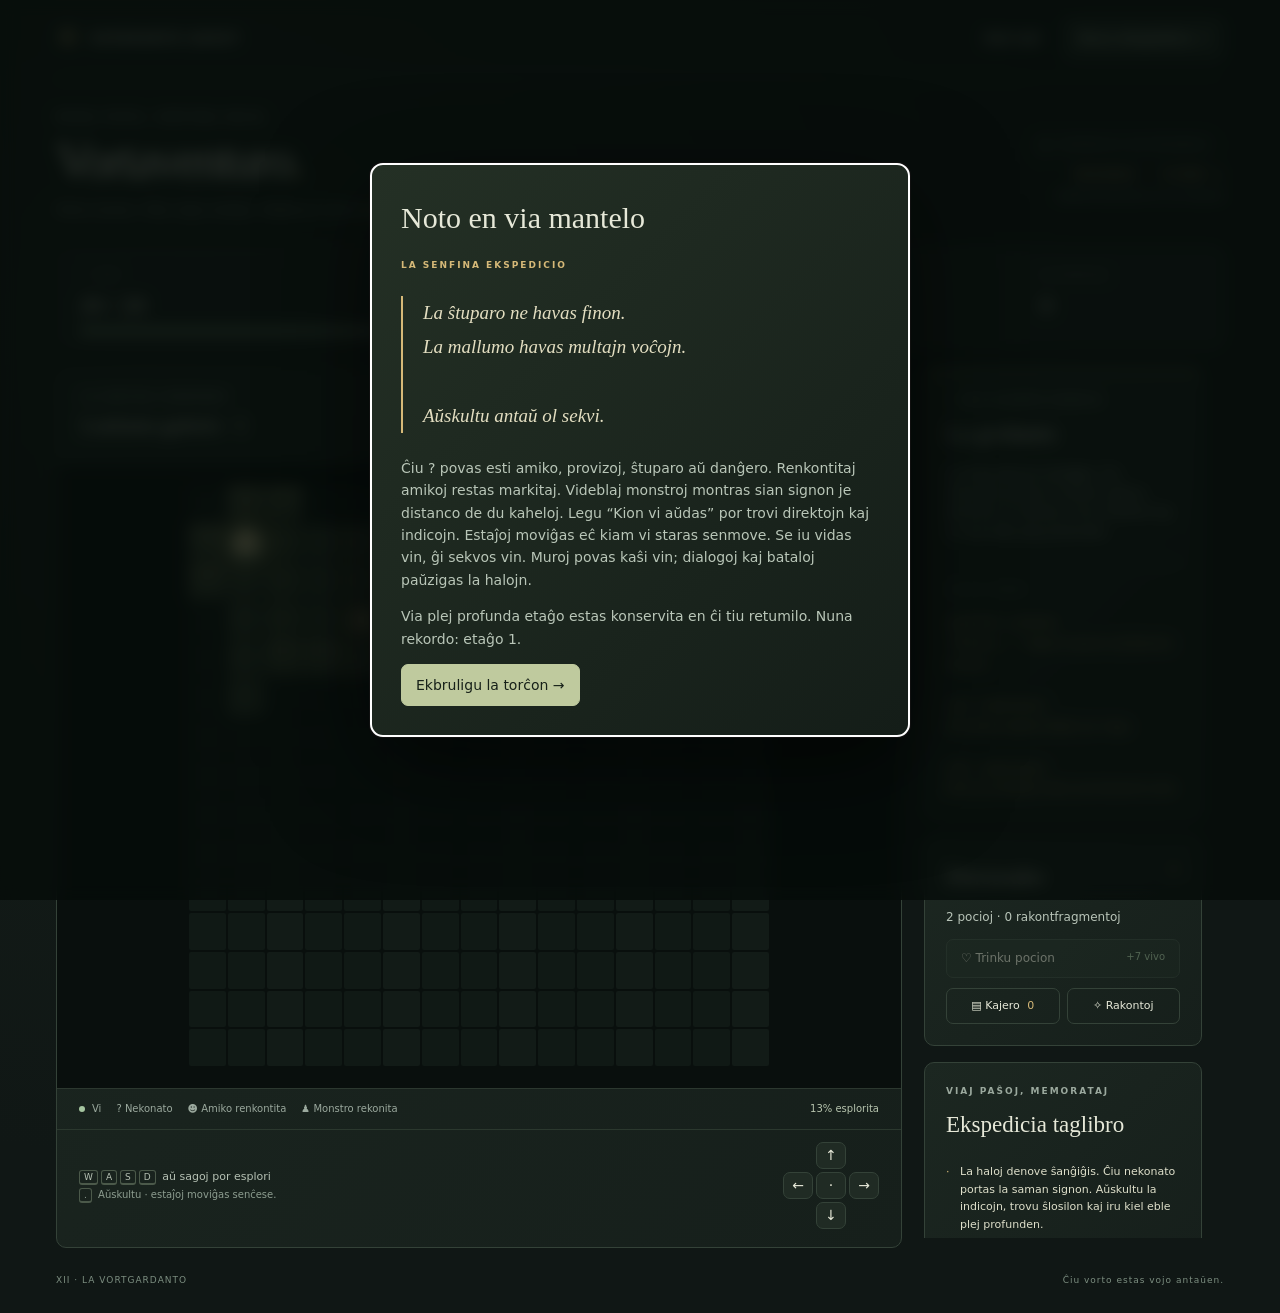
==== commit 7bee5bee: "Make battles harder and unify tower defense UI" ====
--- a/aventuro.html
+++ b/aventuro.html
@@ -1,12 +1,12 @@
 <!doctype html>
-<html lang="en">
+<html lang="eo">
 <head><meta charset="utf-8"><meta name="viewport" content="width=device-width,initial-scale=1,viewport-fit=cover"><meta name="theme-color" content="#101715"><title>Vortaventuro · Esperanto Quest</title><link rel="stylesheet" href="aventuro.css"><link rel="stylesheet" href="aventuro-story.css"></head>
 <body>
 <main class="app">
-<header class="top"><a class="brand" href="./">✳ <span>ESPERANTO QUEST</span></a><nav aria-label="Game menu"><button onclick="help()">How to play</button><button onclick="requestNewRun()">New expedition ↗</button></nav></header>
-<section class="heading"><div><p class="eyebrow">NEW VOICES. ENDLESS HALLS.</p><h1>Vortaventuro<span>.</span></h1><p class="subtitle">Carry a light. Trust your ears. See how far you can go.</p></div><div class="expedition-record"><div class="run-badge"><span class="live-dot"></span> <span id="runStatus">EXPEDITION IN PROGRESS</span></div><strong id="bestDepth">BEST · FLOOR 1</strong><span id="scoreNote">Record saved on this browser</span></div></section>
-<section class="stats" aria-label="Player statistics"><div class="stat vitality"><span>♡ VITALITY</span><b id="hp"></b><div class="meter"><i id="healthFill"></i></div></div><div class="stat"><span>⚔ ATTACK</span><b id="atk"></b></div><div class="stat"><span>◇ DEFENSE</span><b id="def"></b></div><div class="stat"><span>◈ GOLD</span><b id="gold"></b></div><div class="stat"><span>⚿ KEYS</span><b id="keys"></b></div></section>
-<div class="game"><section class="map-panel"><div class="map-heading"><div><p class="eyebrow">THE ENDLESS UNDERWORLD</p><h2 id="floorName">The Whispering Halls</h2></div><span class="floor-badge" id="floor"></span></div><div class="map-wrap"><div id="map" class="map" role="img" aria-label="Dungeon map"></div><span class="compass" aria-hidden="true">N<br>↑</span></div><div class="legend"><span><i class="dot player-dot"></i>You</span><span>? Unknown</span><span>☻ Met friend</span><span>♟ Revealed monster</span><span class="explored" id="explored"></span></div><footer class="map-footer"><p><kbd>W</kbd><kbd>A</kbd><kbd>S</kbd><kbd>D</kbd> or arrows to explore<br><span><kbd>.</kbd> Listen · creatures roam in real time.</span></p><div class="controls" aria-label="Movement controls"><button aria-label="Move up" onclick="move(0,-1)">↑</button><button aria-label="Move left" onclick="move(-1,0)">←</button><button aria-label="Wait and listen" onclick="waitTurn()">·</button><button aria-label="Move right" onclick="move(1,0)">→</button><button aria-label="Move down" onclick="move(0,1)">↓</button></div></footer></section>
-<aside tabindex="0" aria-label="Game controls and expedition journal"><section class="panel guide-panel"><p class="eyebrow">✧ YOUR QUIET COMPANION</p><h2>The guide</h2><p id="guide" aria-live="polite"></p><div class="whisper"><span>WHAT YOU HEAR</span><p id="hear"></p></div></section><section class="panel"><div class="section-title"><h2>Backpack</h2><span>↟</span></div><p id="bag"></p><button class="potion-button" id="potionButton" onclick="potion()">♡ Drink potion <small>+7 HP</small></button><div class="tabs"><button onclick="showNotebook()">▤ Notebook <span id="wordCount">0</span></button><button onclick="showLore()">✧ Lore</button></div></section><section class="panel journal"><p class="eyebrow">YOUR FOOTSTEPS, REMEMBERED</p><h2>Expedition log</h2><div id="log" class="scroll" role="log"></div></section></aside></div>
-<footer class="page-footer"><span>XII · THE WORDKEEPER</span><span>Every word is a way forward.</span></footer>
+<header class="top"><a class="brand" href="./">✳ <span>ESPERANTO QUEST</span></a><nav aria-label="Ludmenuo"><button onclick="help()">Kiel ludi</button><button onclick="requestNewRun()">Nova ekspedicio ↗</button></nav></header>
+<section class="heading"><div><p class="eyebrow">NOVAJ VOĈOJ. SENFINAJ HALOJ.</p><h1>Vortaventuro<span>.</span></h1><p class="subtitle">Portu lumon. Fidu viajn orelojn. Malkovru kiom profunden vi povas iri.</p></div><div class="expedition-record"><div class="run-badge"><span class="live-dot"></span> <span id="runStatus">EKSPEDICIO EN PROGRESO</span></div><strong id="bestDepth">REKORDO · ETAĜO 1</strong><span id="scoreNote">Rekordo konservita en ĉi tiu retumilo</span></div></section>
+<section class="stats" aria-label="Stato de la ludanto"><div class="stat vitality"><span>♡ VIVO</span><b id="hp"></b><div class="meter"><i id="healthFill"></i></div></div><div class="stat"><span>⚔ ATAKO</span><b id="atk"></b></div><div class="stat"><span>◇ DEFENDO</span><b id="def"></b></div><div class="stat"><span>◈ ORO</span><b id="gold"></b></div><div class="stat"><span>⚿ ŜLOSILOJ</span><b id="keys"></b></div></section>
+<div class="game"><section class="map-panel"><div class="map-heading"><div><p class="eyebrow">LA SENFINA SUBMONDO</p><h2 id="floorName">La flustra halo</h2></div><span class="floor-badge" id="floor"></span></div><div class="map-wrap"><div id="map" class="map" role="img" aria-label="Mapo de la submondo"></div><span class="compass" aria-hidden="true">N<br>↑</span></div><div class="legend"><span><i class="dot player-dot"></i>Vi</span><span>? Nekonato</span><span>☻ Amiko renkontita</span><span>♟ Monstro rekonita</span><span class="explored" id="explored"></span></div><footer class="map-footer"><p><kbd>W</kbd><kbd>A</kbd><kbd>S</kbd><kbd>D</kbd> aŭ sagoj por esplori<br><span><kbd>.</kbd> Aŭskultu · estaĵoj moviĝas senĉese.</span></p><div class="controls" aria-label="Movregiloj"><button aria-label="Moviĝu supren" onclick="move(0,-1)">↑</button><button aria-label="Moviĝu maldekstren" onclick="move(-1,0)">←</button><button aria-label="Atendu kaj aŭskultu" onclick="waitTurn()">·</button><button aria-label="Moviĝu dekstren" onclick="move(1,0)">→</button><button aria-label="Moviĝu malsupren" onclick="move(0,1)">↓</button></div></footer></section>
+<aside tabindex="0" aria-label="Ludregiloj kaj ekspedicia taglibro"><section class="panel guide-panel"><p class="eyebrow">✧ VIA SILENTA KUNULO</p><h2>La gvidanto</h2><p id="guide" aria-live="polite"></p><div class="whisper"><span>KION VI AŬDAS</span><p id="hear"></p></div></section><section class="panel"><div class="section-title"><h2>Dorsosako</h2><span>↟</span></div><p id="bag"></p><button class="potion-button" id="potionButton" onclick="potion()">♡ Trinku pocion <small>+7 vivo</small></button><div class="tabs"><button onclick="showNotebook()">▤ Kajero <span id="wordCount">0</span></button><button onclick="showLore()">✧ Rakontoj</button></div></section><section class="panel journal"><p class="eyebrow">VIAJ PAŜOJ, MEMORATAJ</p><h2>Ekspedicia taglibro</h2><div id="log" class="scroll" role="log"></div></section></aside></div>
+<footer class="page-footer"><span>XII · LA VORTGARDANTO</span><span>Ĉiu vorto estas vojo antaŭen.</span></footer>
 </main><div id="modal" class="modal" role="dialog" aria-modal="true" aria-labelledby="dialogTitle"><div id="box" class="box" tabindex="-1"></div></div><script src="n1.js"></script><script src="v1.js"></script><script src="aventuro.js"></script><script src="aventuro-story.js"></script></body></html>
--- a/aventuro.css
+++ b/aventuro.css
@@ -7,6 +7,7 @@
 .combat-box{width:min(700px,100%);background:#101511;border:2px solid #c4cfb3;border-radius:4px;padding:24px 30px;box-shadow:0 25px 120px #000c}.combat-box h2{text-align:center;font-size:26px;margin:14px 0 0;color:#eee9d6}.battle-topline{display:flex;justify-content:space-between;font:9px monospace;letter-spacing:1.5px;color:#b1bda6;border-bottom:1px solid #354333;padding-bottom:12px;order:-1}.enemy-stage{height:170px;text-align:center;position:relative;display:flex;flex-direction:column;align-items:center;justify-content:center}.enemy-stage p{font:italic 13px Georgia;margin:12px 0 0;color:#aebba6}.enemy-portrait{position:relative;width:100px;height:100px;color:#c2afe7}.enemy-portrait.moss{color:#b9d391}.enemy-portrait.scribe{color:#e4c38a}.enemy-aura{position:absolute;inset:4px;border-radius:50%;background:currentColor;filter:blur(26px);opacity:.12}.enemy-body{position:absolute;left:22px;top:10px;width:58px;height:70px;background:currentColor;border-radius:40% 40% 8% 8%;box-shadow:8px 6px 0 #0008;animation:creatureFloat 3s ease-in-out infinite;clip-path:polygon(10% 0,85% 0,100% 80%,80% 100%,65% 85%,45% 100%,25% 85%,0 100%)}.moss .enemy-body{width:76px;left:12px;border-radius:45%;clip-path:polygon(20% 0,80% 0,100% 35%,85% 60%,100% 100%,65% 85%,50% 100%,30% 85%,0 100%,15% 55%,0 35%)}.scribe .enemy-body{clip-path:polygon(0 0,82% 0,100% 18%,100% 100%,50% 90%,0 100%);border-radius:2px}.enemy-eyes{position:absolute;top:12px;left:13px;font:bold 23px monospace;color:#182017;white-space:nowrap}.moss .enemy-eyes{left:22px}.enemy-mark{position:absolute;bottom:10px;left:22px;font-size:17px;color:#40523d}.moss .enemy-mark{left:32px}.enemy-shadow{position:absolute;bottom:0;left:25%;width:50%;height:8px;border-radius:50%;background:#7b92792b}.battle-meters{display:grid;grid-template-columns:1fr 1fr;gap:24px;padding:0 0 16px;border-bottom:1px solid #344032}.battle-meters span{display:flex;justify-content:space-between;font:9px monospace;color:#aabb9d}.battle-meters .meter{margin-top:7px;height:5px}.enemy-meter i{background:#cdb585}.trust-meter i{background:#cec082}.battle-message{padding:16px 0 3px}.turn-label{font:9px monospace;color:#cbbb8d;letter-spacing:1px}.battle-message p{font-size:13px;margin:8px 0}.battle-actions{display:grid;grid-template-columns:repeat(4,1fr);gap:8px;margin:16px 0}.battle-actions button{font:bold 15px monospace;border:1px solid #b3a576;border-radius:2px;padding:12px 5px;color:#e4ca84;background:#171d15}.battle-actions small{display:block;font:9px/1.5 system-ui;color:#aebbab;margin-top:8px}.battle-actions .fight-action{border-color:#b87f69;color:#e1ab96}.battle-actions .act-action{border-color:#8dba9d;color:#bad1ab}.battle-options{display:flex;justify-content:space-between;gap:10px}.battle-options button{font-size:10px;background:none;border-color:transparent;padding:5px 0;color:#aebda8}.battle-bottom{display:flex;justify-content:space-between;align-items:center;border-top:1px solid #354333;margin-top:18px;padding-top:13px;font:10px monospace;color:#a4b499}.battle-bottom strong{font-size:14px;color:#e8d4b0}.battle-bottom strong span{margin-left:10px;color:#bfceaa}.combat-box .question{margin-top:14px;padding:17px;border:1px solid #3d4b36;background:#070d08}.combat-box .answers{grid-template-columns:1fr 1fr}.combat-box .answers button{text-align:left;font-size:12px;min-height:46px}.battle-tip{font-size:11px!important}.answer-result{margin-top:18px;padding:18px;border:1px solid #526847;background:#1b271b}.answer-result>span{font:10px monospace;letter-spacing:1px;color:#bfd5a1}.answer-result p{font-size:17px;color:#e4e3ca}.answer-result small{font-size:12px;color:#bbcab1}.answer-result.incorrect{border-color:#8d6f52;background:#30271b}.answer-result.incorrect>span{color:#e0be8d}.pattern-preview{padding:16px 0 0}.pattern-preview>span{font:10px monospace;letter-spacing:1px;color:#d9cba3}.pattern-preview p{font-size:12px;margin:7px 0}.pattern-preview small{font-size:10px;color:#98ab95}.dodge-heading{display:flex;justify-content:space-between;align-items:center;padding:16px 0 10px;gap:10px}.dodge-heading p{margin:5px 0;font-size:11px}.dodge-heading button{font-size:10px;padding:7px}.dodge-arena{width:100%;aspect-ratio:1/.56;position:relative;border:3px solid #dbe2cb;background:#080d09;overflow:hidden;touch-action:none;outline-offset:4px}.arena-grid{position:absolute;inset:0;background:linear-gradient(#6276570a 1px,transparent 1px),linear-gradient(90deg,#6276570a 1px,transparent 1px);background-size:24px 24px;box-shadow:inset 0 0 50px #111f1288}.soul-heart{position:absolute;left:50%;top:76%;transform:translate(-50%,-50%);font:24px/1 Georgia;color:#f0927f;text-shadow:0 0 12px #f0917b55;z-index:2;user-select:none}.soul-heart.shielded{outline:1px solid #b5d8bd;border-radius:50%;outline-offset:6px}.soul-heart.invulnerable{opacity:.4}.projectile{position:absolute;transform:translate(-50%,-50%);font:bold 19px/1 monospace;color:#c2afe7}.projectile.moss{color:#bbd195}.projectile.scribe{color:#e6c48a}.arena-overlay{position:absolute;inset:0;background:#0a130cf0;z-index:4;display:flex;align-items:center;justify-content:center;flex-direction:column;gap:20px;font:14px monospace;color:#e6d5ad}.arena-overlay[hidden]{display:none}.dodge-progress{height:3px;margin-top:8px;background:#283626}.dodge-progress i{display:block;width:100%;height:100%;background:#bfcdac}.arena-hints{display:flex;justify-content:space-between;gap:8px;font:9px monospace;color:#9caf94;margin-top:9px}@keyframes creatureFloat{50%{transform:translateY(-5px)}}
 @media(max-width:680px){.combat-box{padding:16px;max-height:95svh}.combat-box h2{font-size:23px}.enemy-stage{height:126px}.enemy-portrait{transform:scale(.78);height:82px}.enemy-stage p{font-size:11px;margin-top:3px}.battle-topline{font-size:8px;letter-spacing:0}.battle-actions{grid-template-columns:1fr 1fr}.battle-actions button{padding:10px}.battle-actions small{margin-top:4px}.battle-meters{padding-bottom:12px}.battle-message{padding-top:12px}.combat-box .answers{gap:7px}.combat-box .answers button{font-size:11px;padding:8px}.arena-hints{font-size:8px}.battle-bottom{font-size:9px}.soul-heart{font-size:20px}.projectile{font-size:15px}}
 @media(prefers-reduced-motion:reduce){.enemy-body{animation:none}}
+.combat-rules{display:flex;flex-wrap:wrap;gap:6px;margin:4px 0 8px}.combat-rules span{padding:5px 7px;border:1px solid #58664d;border-radius:2px;font:9px monospace;letter-spacing:.35px}.combat-rules .rule-avoid{color:#f2eee0;border-color:#a9b7a1;background:#394237}.combat-rules .rule-still{color:#a9def0;border-color:#4f91a8;background:#17333b}.combat-rules .rule-move{color:#f0b67c;border-color:#b56e42;background:#43291f}.hazard-lane{position:absolute;z-index:1;display:flex;align-items:center;justify-content:center;border:2px solid currentColor;box-shadow:0 0 18px currentColor;opacity:.88;pointer-events:none}.hazard-lane.vertical{top:0;height:100%;border-top:0;border-bottom:0}.hazard-lane.horizontal{left:0;width:100%;border-left:0;border-right:0}.hazard-lane.warning{opacity:.48;border-style:dashed;box-shadow:none}.hazard-lane.active{animation:hazardPulse .28s ease-in-out infinite alternate}.hazard-lane span{padding:3px 5px;background:#070d09d9;font:8px monospace;letter-spacing:.5px}.hazard-lane.rule-avoid{color:#e9ebde}.hazard-lane.rule-still{color:#74cbe8}.hazard-lane.rule-move{color:#f2a66e}.projectile.rule-still{color:#72cbe7}.projectile.rule-move{color:#f0a36b}@keyframes hazardPulse{to{opacity:.48;filter:brightness(1.5)}}
 .combat-box .enemy-stage{height:135px}.combat-box.dodge-mode .enemy-stage{height:94px}.dodge-mode .enemy-portrait{transform:scale(.6);height:63px}.dodge-mode .enemy-stage p{margin-top:0;font-size:11px}.dodge-mode .dodge-arena{width:min(100%,70svh);margin:auto}.cell.friendly{color:#c3d5a5;box-shadow:inset 0 0 15px #bdd49d22}.cell.shop{color:#e8c088}
 /* Keep the whole arena and health readout in view during a dodge turn. */
 /* Explicit, equal tracks stop symbols and fog changes from resizing map rows. */
--- a/aventuro-story.css
+++ b/aventuro-story.css
@@ -30,4 +30,5 @@
 .shop-character{position:relative;width:100px;height:114px;flex:none;overflow:hidden;border-bottom:1px solid #8e8561;border-radius:12px;background:radial-gradient(ellipse at 50% 100%,#74614950,transparent 72%)}
 .shop-character .story-portrait{position:absolute;bottom:-2px;left:-29px;transform:scale(.76);transform-origin:50% 100%}
 .shop-personality{display:block;margin-top:10px;color:#bcb7a7;font-size:11px;line-height:1.5}.shop-heading>div:last-child{min-width:0}.shop-heading .eyebrow{line-height:1.6}
+.story-reading-controls{display:flex;flex-wrap:wrap;align-items:center;justify-content:space-between;gap:8px}.story-reading-controls .story-skip{margin:0}.story-reading-controls #storyTranslate{color:#c5d6d4;border-color:#557272}#storyTranslation{margin:14px 0 0;padding:12px 14px;border-left:2px solid #73908a;background:#263136;color:#b9cbc9;font-size:13px;line-height:1.65}#storyTranslation[hidden]{display:none}.story-speaker span{line-height:1.5}
 @media(max-width:520px){.story-scene>.story-portrait{margin-left:29%}.story-scene .story-location{max-width:39%}.shop-character{width:77px;height:104px}.shop-character .story-portrait{left:-41px;transform:scale(.68)}.shop-heading{gap:12px}.shop-heading .eyebrow{font-size:8px}.shop-personality{font-size:10px}}
